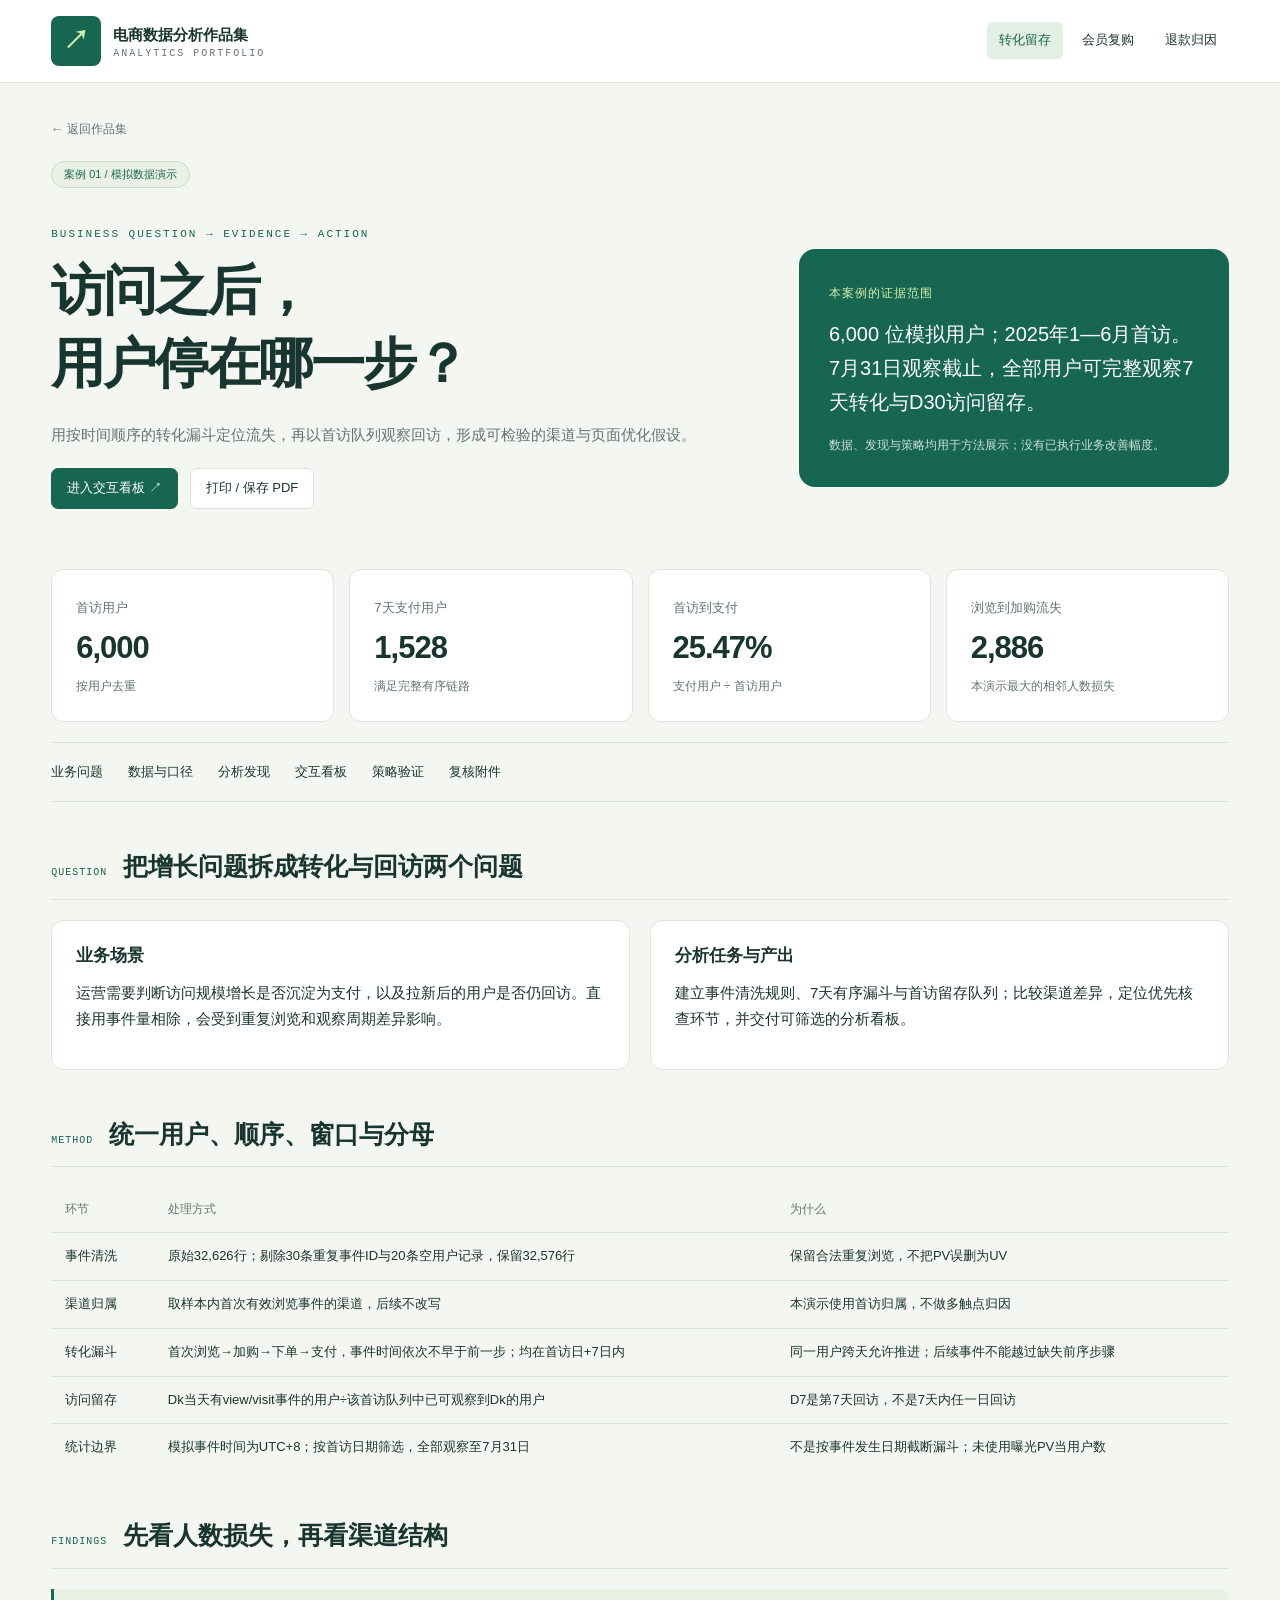
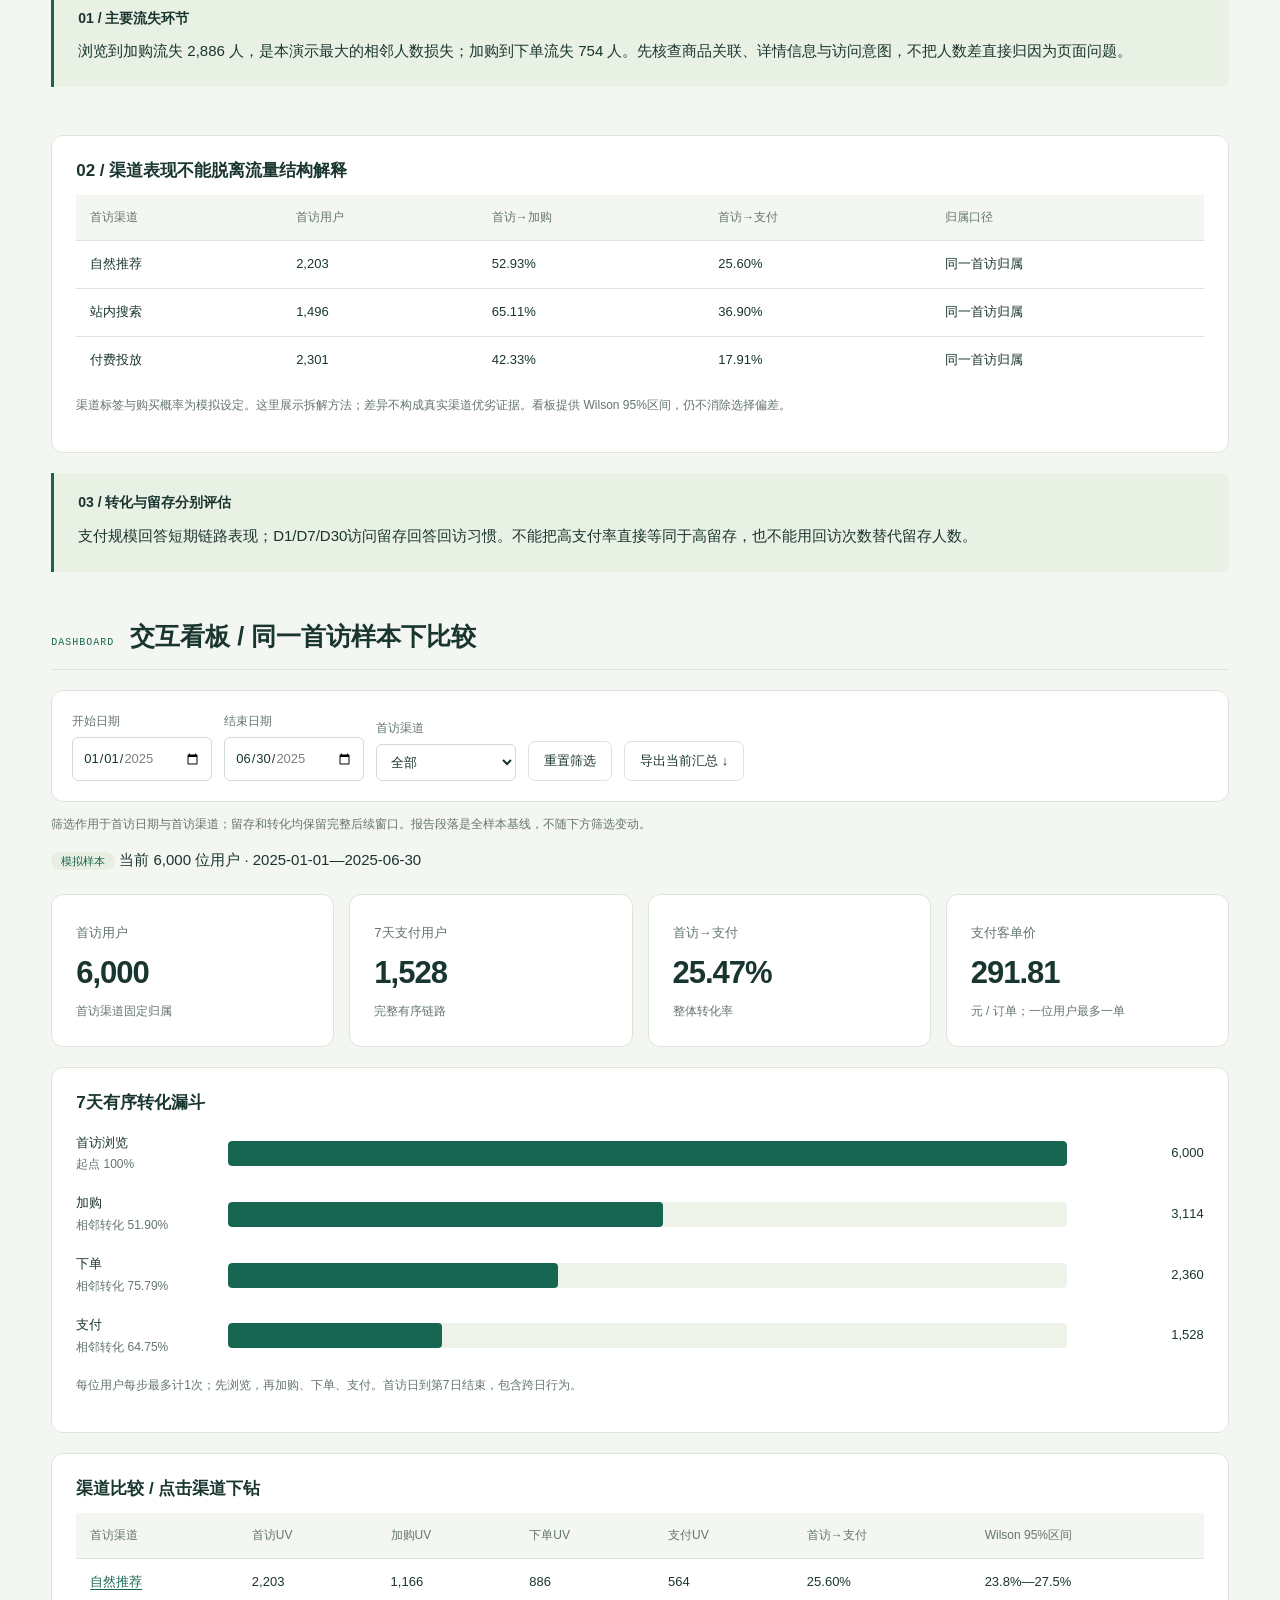
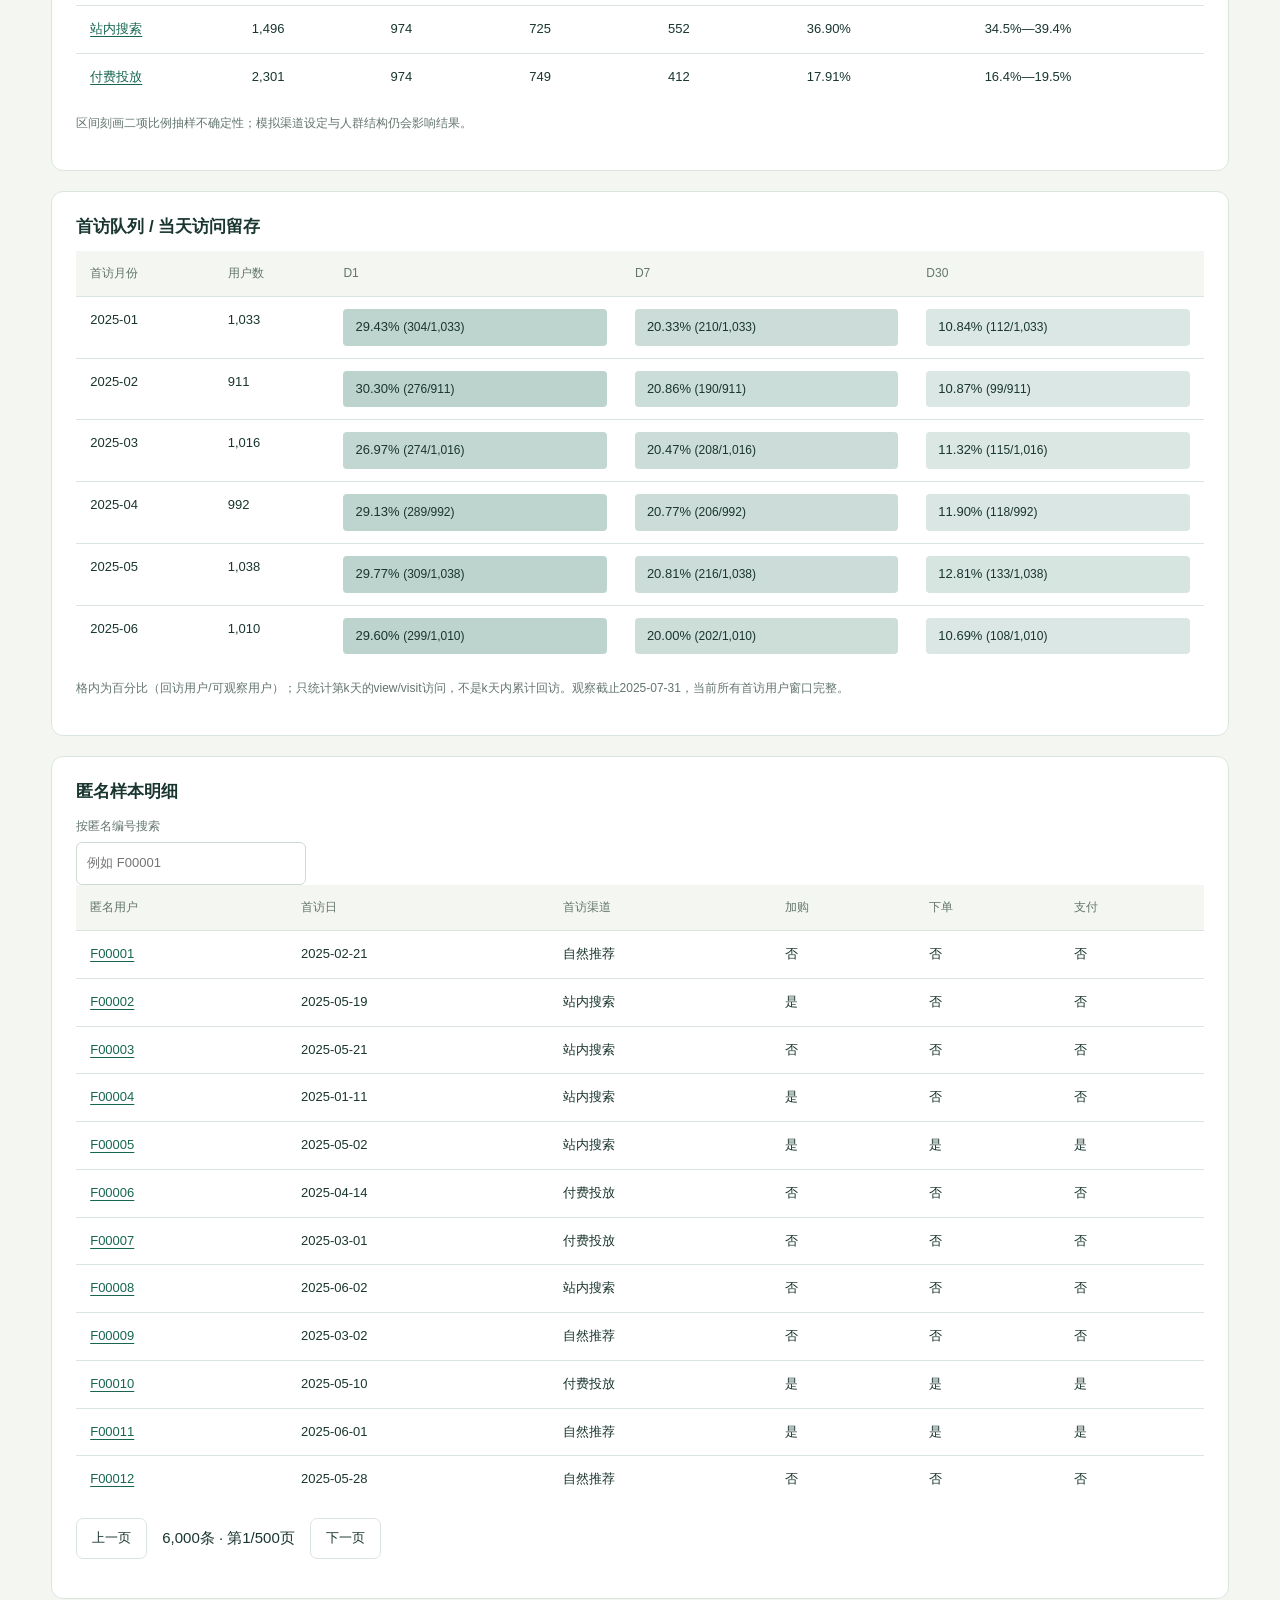
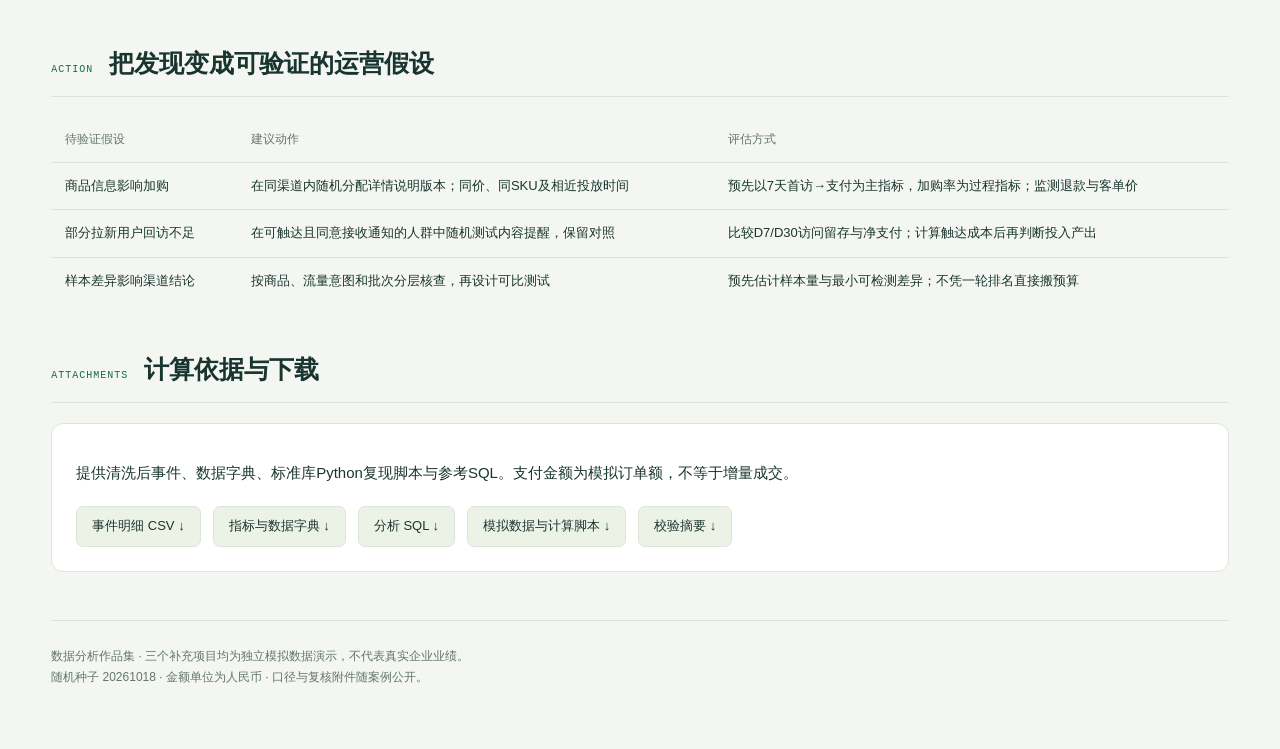
==== funnel.html @ 02dd7958 "Publish three synthetic analysis cases" ====
<!doctype html><html lang="zh-CN"><head><meta charset="utf-8"><meta name="viewport" content="width=device-width,initial-scale=1"><meta name="description" content="匿名化数据分析作品集；三个补充项目均为可复核的模拟数据演示。"><title>用户转化与留存｜模拟案例</title><link rel="stylesheet" href="style.css"></head><body><header><a class="brand" href="index.html"><b>↗</b><span>电商数据分析作品集<small>ANALYTICS PORTFOLIO</small></span></a><nav><a class="active" href="funnel.html">转化留存</a><a class="" href="members.html">会员复购</a><a class="" href="refunds.html">退款归因</a></nav></header><main><a class="back" href="index.html">← 返回作品集</a><div class="badge">案例 01 / 模拟数据演示</div><section class="hero"><div><div class="eyebrow">BUSINESS QUESTION → EVIDENCE → ACTION</div><h1>访问之后，<br>用户停在哪一步？</h1><p>用按时间顺序的转化漏斗定位流失，再以首访队列观察回访，形成可检验的渠道与页面优化假设。</p><div class="actions"><a class="btn" href="#dashboard">进入交互看板 ↗</a><button onclick="window.print()">打印 / 保存 PDF</button></div></div><aside><span>本案例的证据范围</span><p>6,000 位模拟用户；2025年1—6月首访。7月31日观察截止，全部用户可完整观察7天转化与D30访问留存。</p><small>数据、发现与策略均用于方法展示；没有已执行业务改善幅度。</small></aside></section><div class="kpis"><div class="kpi"><span>首访用户</span><strong>6,000</strong><small>按用户去重</small></div><div class="kpi"><span>7天支付用户</span><strong>1,528</strong><small>满足完整有序链路</small></div><div class="kpi"><span>首访到支付</span><strong>25.47%</strong><small>支付用户 ÷ 首访用户</small></div><div class="kpi"><span>浏览到加购流失</span><strong>2,886</strong><small>本演示最大的相邻人数损失</small></div></div><div class="toc"><a href="#question">业务问题</a><a href="#method">数据与口径</a><a href="#findings">分析发现</a><a href="#dashboard">交互看板</a><a href="#action">策略验证</a><a href="#attachments">复核附件</a></div><section id="question" class="section"><div class="section-head"><span>QUESTION</span><h2>把增长问题拆成转化与回访两个问题</h2></div><div class="two"><article class="panel"><h3>业务场景</h3><p>运营需要判断访问规模增长是否沉淀为支付，以及拉新后的用户是否仍回访。直接用事件量相除，会受到重复浏览和观察周期差异影响。</p></article><article class="panel"><h3>分析任务与产出</h3><p>建立事件清洗规则、7天有序漏斗与首访留存队列；比较渠道差异，定位优先核查环节，并交付可筛选的分析看板。</p></article></div></section><section id="method" class="section"><div class="section-head"><span>METHOD</span><h2>统一用户、顺序、窗口与分母</h2></div><div class="table-wrap"><table><thead><tr><th>环节</th><th>处理方式</th><th>为什么</th></tr></thead><tbody><tr><td>事件清洗</td><td>原始32,626行；剔除30条重复事件ID与20条空用户记录，保留32,576行</td><td>保留合法重复浏览，不把PV误删为UV</td></tr><tr><td>渠道归属</td><td>取样本内首次有效浏览事件的渠道，后续不改写</td><td>本演示使用首访归属，不做多触点归因</td></tr><tr><td>转化漏斗</td><td>首次浏览→加购→下单→支付，事件时间依次不早于前一步；均在首访日+7日内</td><td>同一用户跨天允许推进；后续事件不能越过缺失前序步骤</td></tr><tr><td>访问留存</td><td>Dk当天有view/visit事件的用户÷该首访队列中已可观察到Dk的用户</td><td>D7是第7天回访，不是7天内任一日回访</td></tr><tr><td>统计边界</td><td>模拟事件时间为UTC+8；按首访日期筛选，全部观察至7月31日</td><td>不是按事件发生日期截断漏斗；未使用曝光PV当用户数</td></tr></tbody></table></div></section><section id="findings" class="section"><div class="section-head"><span>FINDINGS</span><h2>先看人数损失，再看渠道结构</h2></div><div class="finding"><b>01 / 主要流失环节</b><p>浏览到加购流失 2,886 人，是本演示最大的相邻人数损失；加购到下单流失 754 人。先核查商品关联、详情信息与访问意图，不把人数差直接归因为页面问题。</p></div></section><div class="panel"><h3>02 / 渠道表现不能脱离流量结构解释</h3><div class="table-wrap"><table><thead><tr><th>首访渠道</th><th>首访用户</th><th>首访→加购</th><th>首访→支付</th><th>归属口径</th></tr></thead><tbody><tr><td>自然推荐</td><td>2,203</td><td>52.93%</td><td>25.60%</td><td>同一首访归属</td></tr><tr><td>站内搜索</td><td>1,496</td><td>65.11%</td><td>36.90%</td><td>同一首访归属</td></tr><tr><td>付费投放</td><td>2,301</td><td>42.33%</td><td>17.91%</td><td>同一首访归属</td></tr></tbody></table></div><p class="note">渠道标签与购买概率为模拟设定。这里展示拆解方法；差异不构成真实渠道优劣证据。看板提供 Wilson 95%区间，仍不消除选择偏差。</p></div><div class="finding"><b>03 / 转化与留存分别评估</b><p>支付规模回答短期链路表现；D1/D7/D30访问留存回答回访习惯。不能把高支付率直接等同于高留存，也不能用回访次数替代留存人数。</p></div><section id="dashboard" class="section"><div class="section-head"><span>DASHBOARD</span><h2>交互看板 / 同一首访样本下比较</h2></div><form id="filters" class="filters"><label>开始日期<input id="from" type="date" value="2025-01-01" min="2025-01-01" max="2025-06-30"></label><label>结束日期<input id="to" type="date" value="2025-06-30" min="2025-01-01" max="2025-06-30"></label><label>首访渠道<select id="channel"><option value="">全部</option><option>自然推荐</option><option>站内搜索</option><option>付费投放</option></select></label><button type="reset">重置筛选</button><button type="button" id="export">导出当前汇总 ↓</button></form><p class="note">筛选作用于首访日期与首访渠道；留存和转化均保留完整后续窗口。报告段落是全样本基线，不随下方筛选变动。</p><p id="filter-error" role="status" class="error"></p><div id="dynamic" aria-live="polite"></div></section><section id="action" class="section"><div class="section-head"><span>ACTION</span><h2>把发现变成可验证的运营假设</h2></div><div class="table-wrap"><table><thead><tr><th>待验证假设</th><th>建议动作</th><th>评估方式</th></tr></thead><tbody><tr><td>商品信息影响加购</td><td>在同渠道内随机分配详情说明版本；同价、同SKU及相近投放时间</td><td>预先以7天首访→支付为主指标，加购率为过程指标；监测退款与客单价</td></tr><tr><td>部分拉新用户回访不足</td><td>在可触达且同意接收通知的人群中随机测试内容提醒，保留对照</td><td>比较D7/D30访问留存与净支付；计算触达成本后再判断投入产出</td></tr><tr><td>样本差异影响渠道结论</td><td>按商品、流量意图和批次分层核查，再设计可比测试</td><td>预先估计样本量与最小可检测差异；不凭一轮排名直接搬预算</td></tr></tbody></table></div></section><section id="attachments" class="section"><div class="section-head"><span>ATTACHMENTS</span><h2>计算依据与下载</h2></div><div class="panel"><p>提供清洗后事件、数据字典、标准库Python复现脚本与参考SQL。支付金额为模拟订单额，不等于增量成交。</p><div class="actions"><a class="download" href="funnel-events.csv" download>事件明细 CSV ↓</a><a class="download" href="metric-definitions.md" download>指标与数据字典 ↓</a><a class="download" href="analysis.sql" download>分析 SQL ↓</a><a class="download" href="reproduce.py" download>模拟数据与计算脚本 ↓</a><a class="download" href="validation.json" download>校验摘要 ↓</a></div></div></section><footer>数据分析作品集 · 三个补充项目均为独立模拟数据演示，不代表真实企业业绩。<br>随机种子 20261018 · 金额单位为人民币 · 口径与复核附件随案例公开。</footer></main><script src="demo-data.js"></script><script src="dashboard.js"></script></body></html>
---- style.css ----
:root{--bg:#f4f6f2;--ink:#19352f;--muted:#63756d;--green:#176651;--lime:#d6efab;--line:#dce5dd;--red:#a44335}*{box-sizing:border-box}html{scroll-behavior:smooth}body{margin:0;background:var(--bg);color:var(--ink);font:15px/1.75 'Microsoft YaHei','PingFang SC',sans-serif}a{color:inherit}header{position:sticky;top:0;z-index:10;background:#ffffffef;border-bottom:1px solid var(--line);padding:16px 4vw;display:flex;justify-content:space-between;align-items:center;backdrop-filter:blur(12px)}.brand{display:flex;align-items:center;gap:12px;text-decoration:none;font-weight:700}.brand>b{background:var(--green);color:var(--lime);padding:2px 12px;border-radius:8px;font-size:26px}.brand small{display:block;font:10px monospace;letter-spacing:2px;color:var(--muted)}nav{display:flex;gap:7px}nav a{font-size:13px;text-decoration:none;padding:7px 12px;border-radius:6px}nav a.active,nav a:hover{background:#e3eee4;color:var(--green)}main{max-width:1360px;padding:36px 4vw 60px;margin:auto}h1,h2,h3{line-height:1.35}h1{font-size:clamp(32px,4.3vw,54px);letter-spacing:-2px;margin:14px 0 22px}h2{font-size:25px;margin:0 0 15px}h3{font-size:17px;margin:0 0 12px}p{margin:12px 0}small,.note{font-size:12px;color:var(--muted)}.back{display:block;font-size:12px;color:var(--muted);margin-bottom:20px;text-decoration:none}.badge{font-size:11px;display:inline-block;border:1px solid #c9dcca;border-radius:30px;padding:3px 12px;color:var(--green);background:#eaf0e3}.eyebrow{font:11px monospace;color:var(--green);letter-spacing:2px}.hero{display:grid;grid-template-columns:1.6fr 1fr;gap:60px;padding:40px 0;align-items:center}.hero p{color:var(--muted);max-width:650px}.hero aside{padding:30px;border-radius:16px;background:var(--green);color:#fff}.hero aside span{font-size:12px;letter-spacing:1px;color:var(--lime)}.hero aside p{font-size:20px;line-height:1.7;color:white}.hero aside small{color:#d0e0d8}.actions{display:flex;align-items:center;gap:12px;flex-wrap:wrap;margin-top:20px}.btn,button,.download{font:inherit;border:1px solid var(--line);border-radius:7px;padding:8px 15px;background:white;color:var(--ink);cursor:pointer;text-decoration:none;font-size:13px}.btn{background:var(--green);color:white;border-color:var(--green)}.download{background:#edf2e7}.download:hover,button:hover{border-color:var(--green)}a:focus-visible,button:focus-visible,input:focus-visible,select:focus-visible{outline:3px solid #8bc4a5;outline-offset:3px}.kpis{display:grid;grid-template-columns:repeat(4,1fr);gap:15px;margin:20px 0}.kpi,.panel{background:white;border:1px solid var(--line);border-radius:12px;padding:24px}.kpi span{font-size:13px;color:var(--muted)}.kpi strong{display:block;font-size:31px;line-height:1.8;font-weight:600;letter-spacing:-1px}.kpi small{display:block}.toc{display:flex;gap:25px;flex-wrap:wrap;padding:18px 0;border-block:1px solid var(--line);font-size:13px}.toc a{text-decoration:none}.section{margin:48px 0;scroll-margin-top:100px}.section-head{display:flex;gap:16px;align-items:baseline;border-bottom:1px solid var(--line);margin-bottom:20px}.section-head>span{font:10px monospace;letter-spacing:1px;color:var(--green)}.two{display:grid;grid-template-columns:1fr 1fr;gap:20px}.finding{border-left:3px solid var(--green);padding:16px 24px;margin:20px 0;background:#e9f0e4;border-radius:0 9px 9px 0}.finding b{font-size:14px}.finding p{margin:7px 0}.table-wrap{overflow:auto;max-width:100%}table{border-collapse:collapse;width:100%;font-size:13px}th,td{text-align:left;padding:12px 14px;border-bottom:1px solid var(--line);vertical-align:top}th{font-size:12px;color:var(--muted);background:#f4f7f1;font-weight:500}tr:last-child td{border-bottom:0}td:first-child{font-weight:500}tr:hover td{background:#f5f8f2}.filters{display:flex;align-items:end;gap:12px;flex-wrap:wrap;padding:20px;border:1px solid var(--line);border-radius:12px;background:white}label{display:block;font-size:12px;color:var(--muted)}input,select{display:block;font:inherit;font-size:13px;color:var(--ink);background:white;border:1px solid #cddbd0;padding:9px 10px;border-radius:6px;min-width:140px;margin-top:5px}input[type=search]{min-width:230px}.error{color:var(--red)}.empty{padding:45px;text-align:center;color:var(--muted)}.chart-panel{background:white;border:1px solid var(--line);padding:24px;border-radius:12px;margin:20px 0}.bar-row{display:grid;grid-template-columns:140px 1fr 125px;gap:12px;align-items:center;margin:17px 0;font-size:13px}.bar-track{height:25px;background:#edf3e8;border-radius:4px;overflow:hidden}.bar-track i{display:block;background:var(--green);height:100%;border-radius:4px;min-width:1px}.bar-value{text-align:right;font-variant-numeric:tabular-nums}.bar-row small{display:block}.bar-button{border:0;padding:0;text-align:left;background:transparent;color:var(--green);text-decoration:underline}.drill{border:0;padding:0;background:transparent;color:var(--green);font-size:13px;text-decoration:underline;text-underline-offset:3px}.tag{background:#e8efe2;color:var(--green);border-radius:15px;padding:3px 10px;font-size:11px}.heat{display:block;padding:7px 12px;border-radius:4px;white-space:nowrap;font-variant-numeric:tabular-nums}.pill-tabs{display:flex;gap:6px;margin:15px 0;flex-wrap:wrap}.pill-tabs button.active{color:white;background:var(--green);border-color:var(--green)}details{margin:20px 0}summary{cursor:pointer;color:var(--green);font-size:14px}.pager{display:flex;gap:15px;align-items:center;margin:15px 0}.project-grid{display:grid;grid-template-columns:1fr 1fr;gap:24px;scroll-margin-top:100px}.project{display:block;text-decoration:none;background:white;border:1px solid var(--line);border-radius:15px;padding:28px;transition:transform .15s,box-shadow .15s}.project:hover{transform:translateY(-3px);box-shadow:0 10px 25px #21442c12}.project-top,.project-foot{display:flex;justify-content:space-between;gap:12px;align-items:center}.project-top{font:11px monospace;color:var(--green);letter-spacing:1px}.project h2{margin:22px 0 12px;font-size:24px}.project p{color:var(--muted);min-height:50px}.project-foot b{font-size:13px;white-space:nowrap}.mini-viz{display:flex;gap:12px;height:100px;align-items:end;padding:15px 0 0;margin:15px 0 22px;border-bottom:1px solid var(--line)}.mini-viz i{width:36px;background:#b7d5ad;border-radius:4px 4px 0 0}.mini-viz i:nth-child(2){background:var(--green)}.mini-viz i:nth-child(4){background:var(--lime)}.mini-viz strong{margin-left:auto;align-self:center;font-size:24px;color:var(--green)}footer{padding-top:25px;border-top:1px solid var(--line);font-size:12px;color:var(--muted)}#detail{scroll-margin-top:100px}#detail:empty{display:none}.negative{color:var(--red)}@media(max-width:900px){.hero{grid-template-columns:1fr;gap:20px}.hero aside p{font-size:17px}.kpis{grid-template-columns:1fr 1fr}.two{grid-template-columns:1fr}header{align-items:start;gap:10px}.brand small{display:none}.brand{font-size:13px}nav a{padding:5px;font-size:12px}.project-grid{gap:14px}.project{padding:20px}.project h2{font-size:21px}.project-foot{align-items:start;flex-direction:column}}@media(max-width:600px){main{padding:25px 16px}.hero{padding:25px 0}.hero aside{padding:22px}.project-grid{grid-template-columns:1fr}.kpi,.panel,.chart-panel{padding:17px}.kpi strong{font-size:24px}.kpis{gap:9px}.section-head{display:block}.section-head h2{font-size:22px;margin-top:8px}.bar-row{grid-template-columns:100px 1fr 90px;gap:8px;font-size:12px}.toc{gap:15px}.brand>b{font-size:18px;padding:3px 8px}nav{gap:2px}.filters input,.filters select{min-width:120px}.filters{padding:15px}.hub-hero h1{font-size:39px}.section{margin:36px 0}th,td{padding:10px;white-space:nowrap}}@media print{header,.toc,.actions,.filters,button,.back{display:none!important}body{background:white;font-size:11px}main{padding:0;max-width:none}.hero{gap:20px;grid-template-columns:1.3fr 1fr;padding:10px 0}h1{font-size:30px}.hero aside p{font-size:14px}.hero aside{background:#edf2e7;color:#19352f}.hero aside p,.hero aside small{color:#19352f}.section{margin:22px 0}.panel,.chart-panel,.finding{break-inside:avoid}.kpi{padding:12px}.kpi strong{font-size:23px}table{font-size:10px}th,td{padding:7px}a{text-decoration:none}.two{grid-template-columns:1fr}.kpis{grid-template-columns:repeat(4,1fr)}}
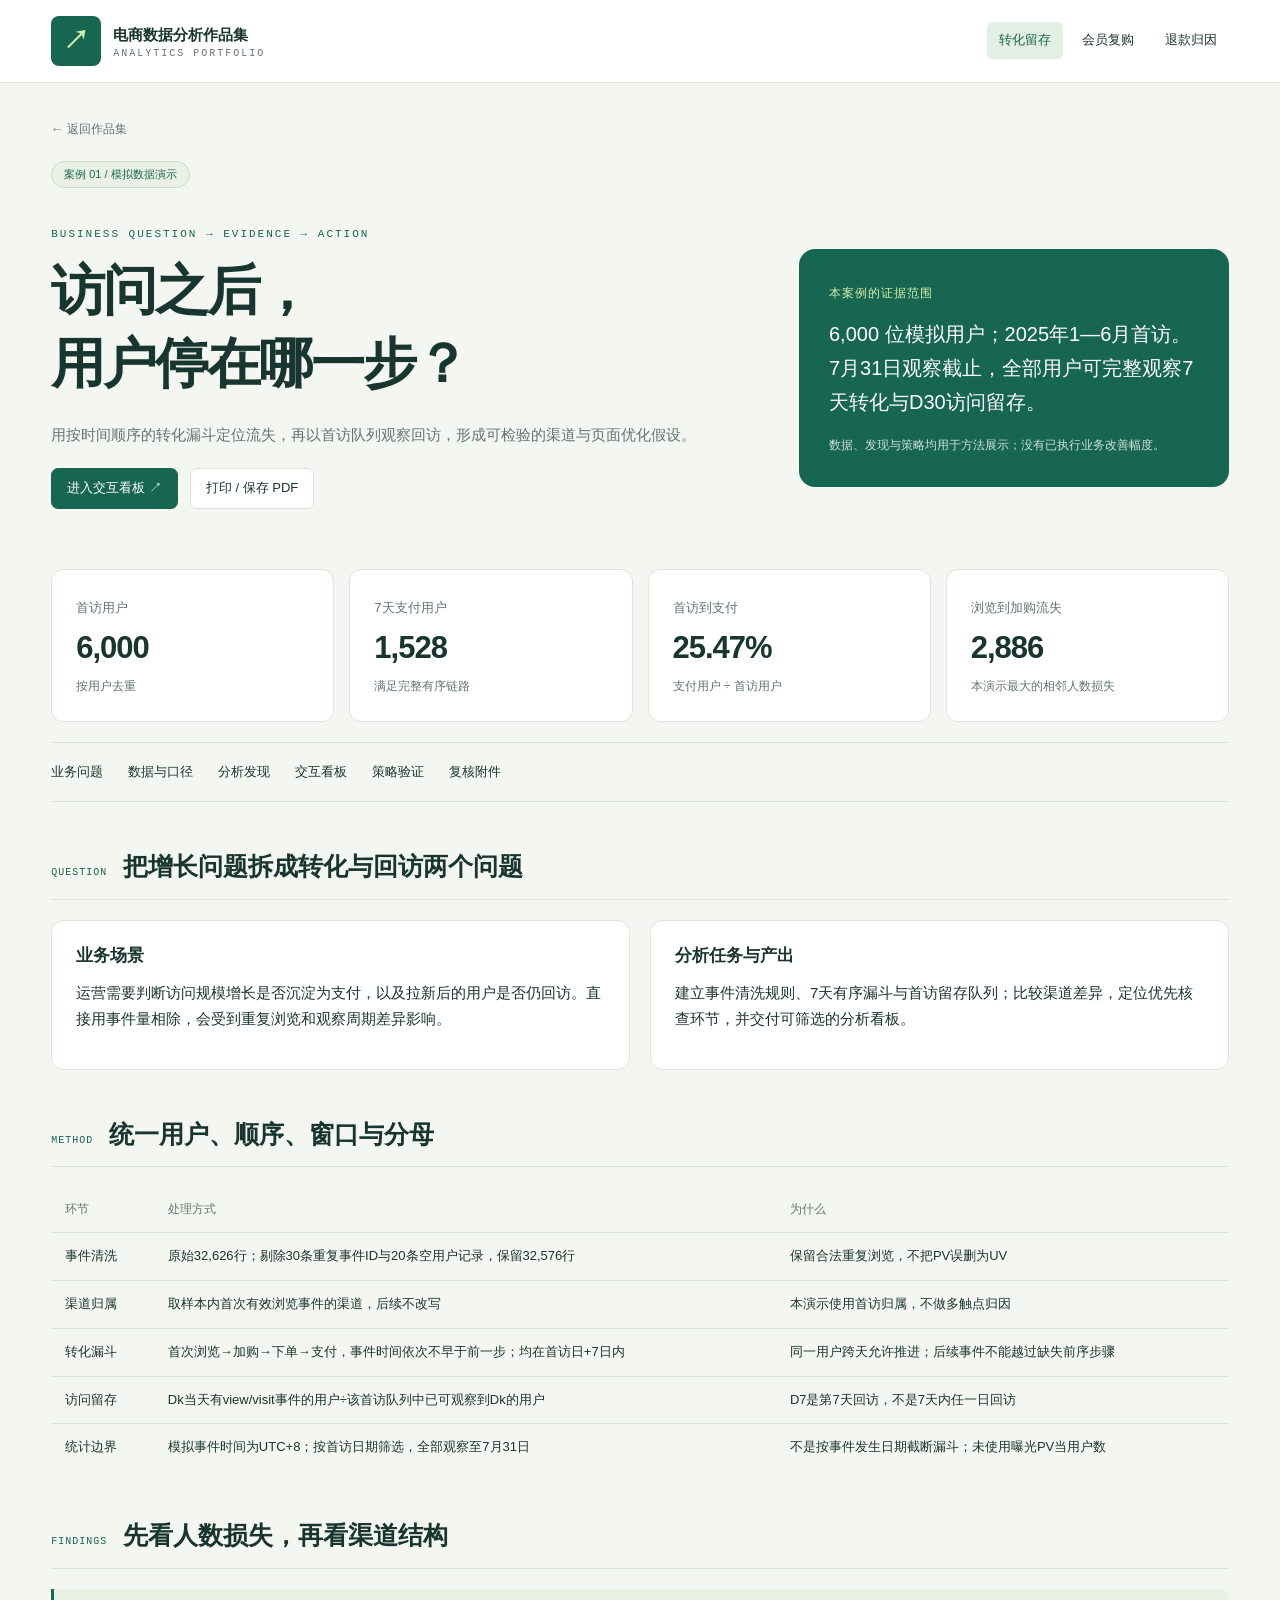
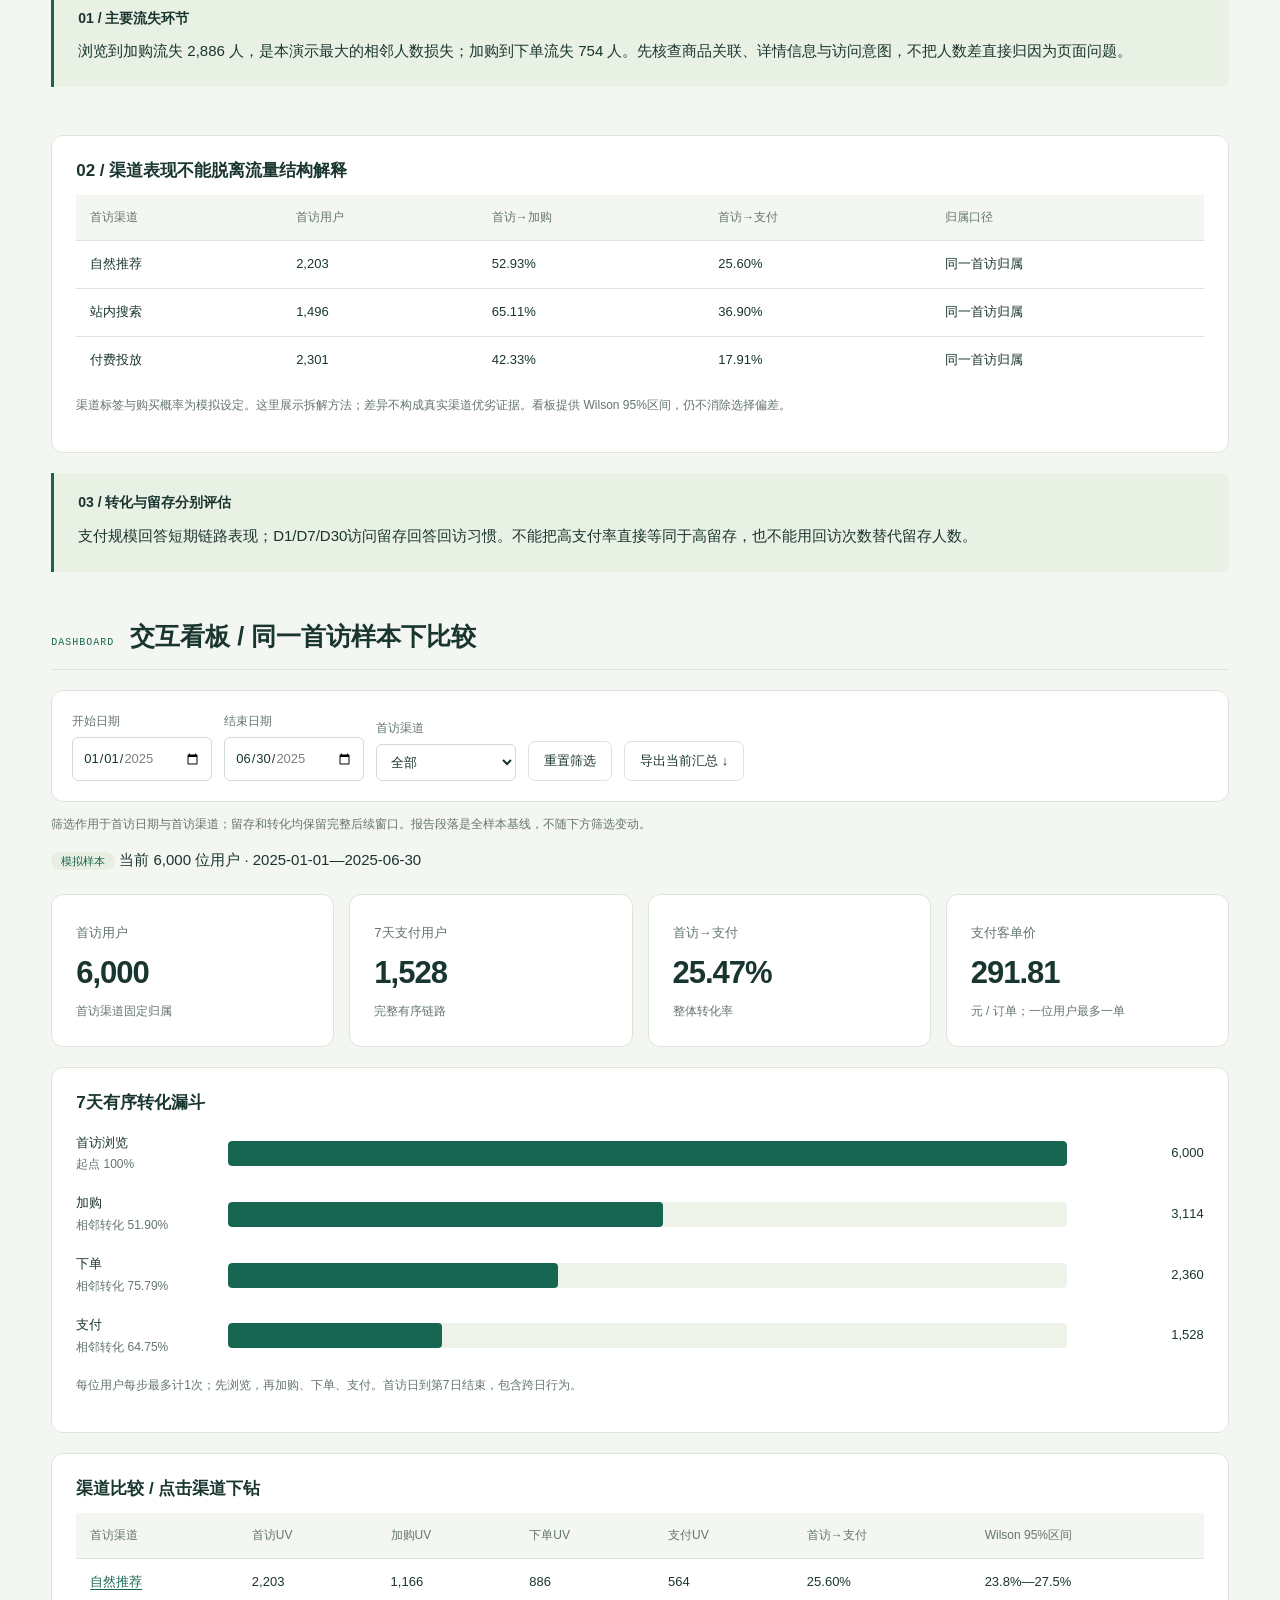
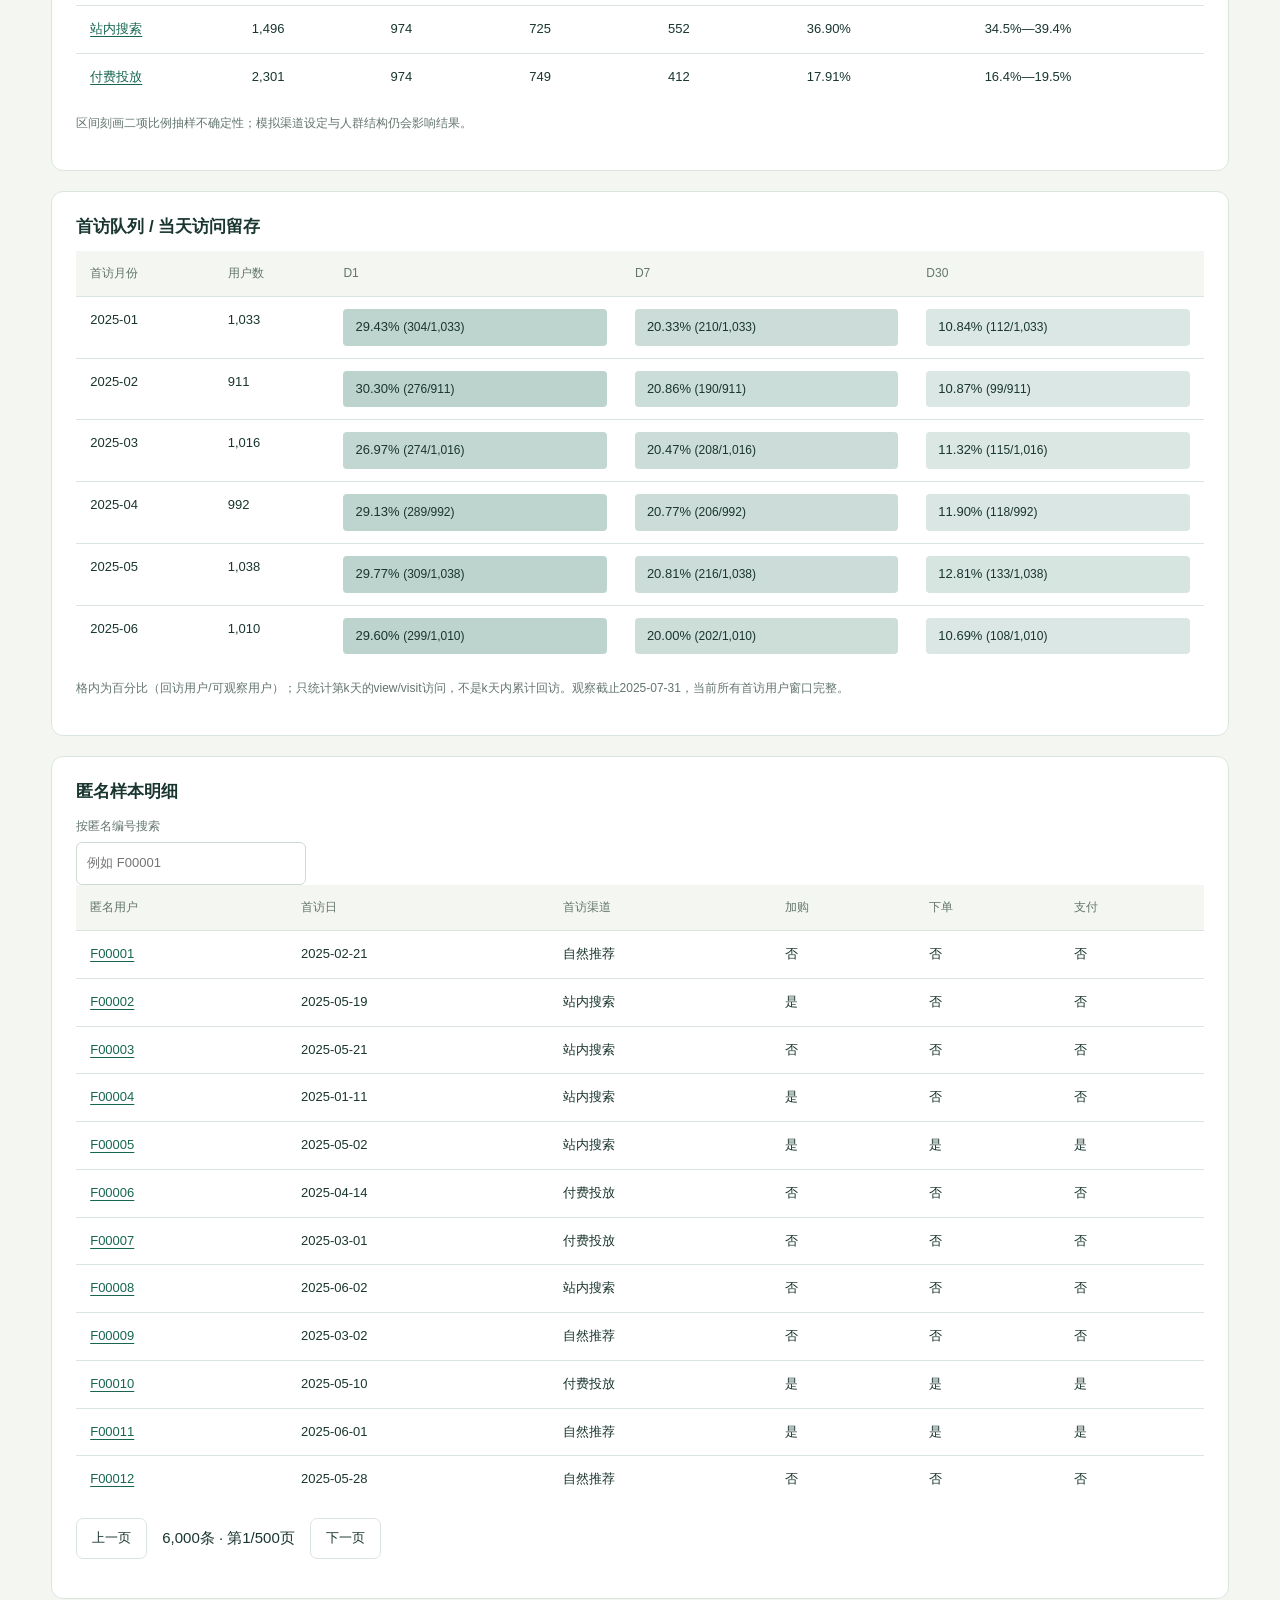
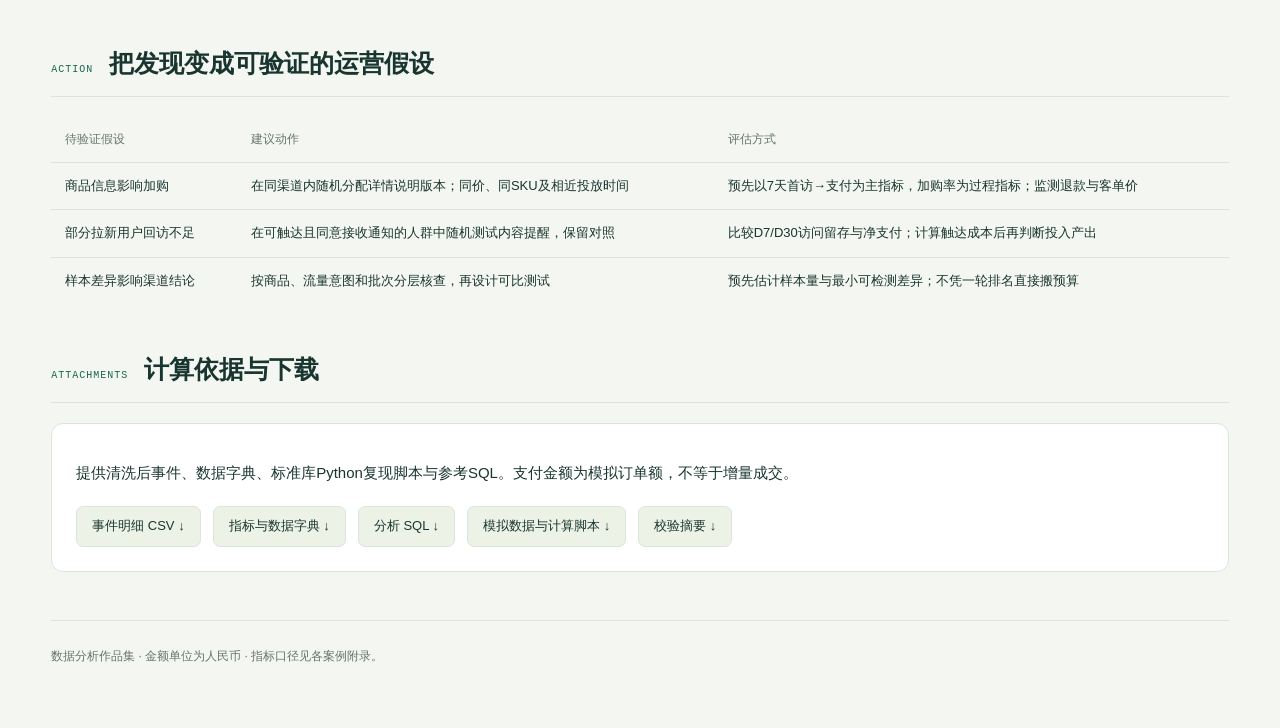
==== commit e12dbb3b: "Simplify portfolio presentation" ====
--- a/funnel.html
+++ b/funnel.html
@@ -1 +1 @@
-<!doctype html><html lang="zh-CN"><head><meta charset="utf-8"><meta name="viewport" content="width=device-width,initial-scale=1"><meta name="description" content="匿名化数据分析作品集；三个补充项目均为可复核的模拟数据演示。"><title>用户转化与留存｜模拟案例</title><link rel="stylesheet" href="style.css"></head><body><header><a class="brand" href="index.html"><b>↗</b><span>电商数据分析作品集<small>ANALYTICS PORTFOLIO</small></span></a><nav><a class="active" href="funnel.html">转化留存</a><a class="" href="members.html">会员复购</a><a class="" href="refunds.html">退款归因</a></nav></header><main><a class="back" href="index.html">← 返回作品集</a><div class="badge">案例 01 / 模拟数据演示</div><section class="hero"><div><div class="eyebrow">BUSINESS QUESTION → EVIDENCE → ACTION</div><h1>访问之后，<br>用户停在哪一步？</h1><p>用按时间顺序的转化漏斗定位流失，再以首访队列观察回访，形成可检验的渠道与页面优化假设。</p><div class="actions"><a class="btn" href="#dashboard">进入交互看板 ↗</a><button onclick="window.print()">打印 / 保存 PDF</button></div></div><aside><span>本案例的证据范围</span><p>6,000 位模拟用户；2025年1—6月首访。7月31日观察截止，全部用户可完整观察7天转化与D30访问留存。</p><small>数据、发现与策略均用于方法展示；没有已执行业务改善幅度。</small></aside></section><div class="kpis"><div class="kpi"><span>首访用户</span><strong>6,000</strong><small>按用户去重</small></div><div class="kpi"><span>7天支付用户</span><strong>1,528</strong><small>满足完整有序链路</small></div><div class="kpi"><span>首访到支付</span><strong>25.47%</strong><small>支付用户 ÷ 首访用户</small></div><div class="kpi"><span>浏览到加购流失</span><strong>2,886</strong><small>本演示最大的相邻人数损失</small></div></div><div class="toc"><a href="#question">业务问题</a><a href="#method">数据与口径</a><a href="#findings">分析发现</a><a href="#dashboard">交互看板</a><a href="#action">策略验证</a><a href="#attachments">复核附件</a></div><section id="question" class="section"><div class="section-head"><span>QUESTION</span><h2>把增长问题拆成转化与回访两个问题</h2></div><div class="two"><article class="panel"><h3>业务场景</h3><p>运营需要判断访问规模增长是否沉淀为支付，以及拉新后的用户是否仍回访。直接用事件量相除，会受到重复浏览和观察周期差异影响。</p></article><article class="panel"><h3>分析任务与产出</h3><p>建立事件清洗规则、7天有序漏斗与首访留存队列；比较渠道差异，定位优先核查环节，并交付可筛选的分析看板。</p></article></div></section><section id="method" class="section"><div class="section-head"><span>METHOD</span><h2>统一用户、顺序、窗口与分母</h2></div><div class="table-wrap"><table><thead><tr><th>环节</th><th>处理方式</th><th>为什么</th></tr></thead><tbody><tr><td>事件清洗</td><td>原始32,626行；剔除30条重复事件ID与20条空用户记录，保留32,576行</td><td>保留合法重复浏览，不把PV误删为UV</td></tr><tr><td>渠道归属</td><td>取样本内首次有效浏览事件的渠道，后续不改写</td><td>本演示使用首访归属，不做多触点归因</td></tr><tr><td>转化漏斗</td><td>首次浏览→加购→下单→支付，事件时间依次不早于前一步；均在首访日+7日内</td><td>同一用户跨天允许推进；后续事件不能越过缺失前序步骤</td></tr><tr><td>访问留存</td><td>Dk当天有view/visit事件的用户÷该首访队列中已可观察到Dk的用户</td><td>D7是第7天回访，不是7天内任一日回访</td></tr><tr><td>统计边界</td><td>模拟事件时间为UTC+8；按首访日期筛选，全部观察至7月31日</td><td>不是按事件发生日期截断漏斗；未使用曝光PV当用户数</td></tr></tbody></table></div></section><section id="findings" class="section"><div class="section-head"><span>FINDINGS</span><h2>先看人数损失，再看渠道结构</h2></div><div class="finding"><b>01 / 主要流失环节</b><p>浏览到加购流失 2,886 人，是本演示最大的相邻人数损失；加购到下单流失 754 人。先核查商品关联、详情信息与访问意图，不把人数差直接归因为页面问题。</p></div></section><div class="panel"><h3>02 / 渠道表现不能脱离流量结构解释</h3><div class="table-wrap"><table><thead><tr><th>首访渠道</th><th>首访用户</th><th>首访→加购</th><th>首访→支付</th><th>归属口径</th></tr></thead><tbody><tr><td>自然推荐</td><td>2,203</td><td>52.93%</td><td>25.60%</td><td>同一首访归属</td></tr><tr><td>站内搜索</td><td>1,496</td><td>65.11%</td><td>36.90%</td><td>同一首访归属</td></tr><tr><td>付费投放</td><td>2,301</td><td>42.33%</td><td>17.91%</td><td>同一首访归属</td></tr></tbody></table></div><p class="note">渠道标签与购买概率为模拟设定。这里展示拆解方法；差异不构成真实渠道优劣证据。看板提供 Wilson 95%区间，仍不消除选择偏差。</p></div><div class="finding"><b>03 / 转化与留存分别评估</b><p>支付规模回答短期链路表现；D1/D7/D30访问留存回答回访习惯。不能把高支付率直接等同于高留存，也不能用回访次数替代留存人数。</p></div><section id="dashboard" class="section"><div class="section-head"><span>DASHBOARD</span><h2>交互看板 / 同一首访样本下比较</h2></div><form id="filters" class="filters"><label>开始日期<input id="from" type="date" value="2025-01-01" min="2025-01-01" max="2025-06-30"></label><label>结束日期<input id="to" type="date" value="2025-06-30" min="2025-01-01" max="2025-06-30"></label><label>首访渠道<select id="channel"><option value="">全部</option><option>自然推荐</option><option>站内搜索</option><option>付费投放</option></select></label><button type="reset">重置筛选</button><button type="button" id="export">导出当前汇总 ↓</button></form><p class="note">筛选作用于首访日期与首访渠道；留存和转化均保留完整后续窗口。报告段落是全样本基线，不随下方筛选变动。</p><p id="filter-error" role="status" class="error"></p><div id="dynamic" aria-live="polite"></div></section><section id="action" class="section"><div class="section-head"><span>ACTION</span><h2>把发现变成可验证的运营假设</h2></div><div class="table-wrap"><table><thead><tr><th>待验证假设</th><th>建议动作</th><th>评估方式</th></tr></thead><tbody><tr><td>商品信息影响加购</td><td>在同渠道内随机分配详情说明版本；同价、同SKU及相近投放时间</td><td>预先以7天首访→支付为主指标，加购率为过程指标；监测退款与客单价</td></tr><tr><td>部分拉新用户回访不足</td><td>在可触达且同意接收通知的人群中随机测试内容提醒，保留对照</td><td>比较D7/D30访问留存与净支付；计算触达成本后再判断投入产出</td></tr><tr><td>样本差异影响渠道结论</td><td>按商品、流量意图和批次分层核查，再设计可比测试</td><td>预先估计样本量与最小可检测差异；不凭一轮排名直接搬预算</td></tr></tbody></table></div></section><section id="attachments" class="section"><div class="section-head"><span>ATTACHMENTS</span><h2>计算依据与下载</h2></div><div class="panel"><p>提供清洗后事件、数据字典、标准库Python复现脚本与参考SQL。支付金额为模拟订单额，不等于增量成交。</p><div class="actions"><a class="download" href="funnel-events.csv" download>事件明细 CSV ↓</a><a class="download" href="metric-definitions.md" download>指标与数据字典 ↓</a><a class="download" href="analysis.sql" download>分析 SQL ↓</a><a class="download" href="reproduce.py" download>模拟数据与计算脚本 ↓</a><a class="download" href="validation.json" download>校验摘要 ↓</a></div></div></section><footer>数据分析作品集 · 三个补充项目均为独立模拟数据演示，不代表真实企业业绩。<br>随机种子 20261018 · 金额单位为人民币 · 口径与复核附件随案例公开。</footer></main><script src="demo-data.js"></script><script src="dashboard.js"></script></body></html>+<!doctype html><html lang="zh-CN"><head><meta charset="utf-8"><meta name="viewport" content="width=device-width,initial-scale=1"><meta name="description" content="电商数据分析作品集：转化留存、会员复购、退款归因与达人投放。"><title>用户转化与留存｜模拟案例</title><link rel="stylesheet" href="style.css"></head><body><header><a class="brand" href="index.html"><b>↗</b><span>电商数据分析作品集<small>ANALYTICS PORTFOLIO</small></span></a><nav><a class="active" href="funnel.html">转化留存</a><a class="" href="members.html">会员复购</a><a class="" href="refunds.html">退款归因</a></nav></header><main><a class="back" href="index.html">← 返回作品集</a><div class="badge">案例 01 / 模拟数据演示</div><section class="hero"><div><div class="eyebrow">BUSINESS QUESTION → EVIDENCE → ACTION</div><h1>访问之后，<br>用户停在哪一步？</h1><p>用按时间顺序的转化漏斗定位流失，再以首访队列观察回访，形成可检验的渠道与页面优化假设。</p><div class="actions"><a class="btn" href="#dashboard">进入交互看板 ↗</a><button onclick="window.print()">打印 / 保存 PDF</button></div></div><aside><span>本案例的证据范围</span><p>6,000 位模拟用户；2025年1—6月首访。7月31日观察截止，全部用户可完整观察7天转化与D30访问留存。</p><small>数据、发现与策略均用于方法展示；没有已执行业务改善幅度。</small></aside></section><div class="kpis"><div class="kpi"><span>首访用户</span><strong>6,000</strong><small>按用户去重</small></div><div class="kpi"><span>7天支付用户</span><strong>1,528</strong><small>满足完整有序链路</small></div><div class="kpi"><span>首访到支付</span><strong>25.47%</strong><small>支付用户 ÷ 首访用户</small></div><div class="kpi"><span>浏览到加购流失</span><strong>2,886</strong><small>本演示最大的相邻人数损失</small></div></div><div class="toc"><a href="#question">业务问题</a><a href="#method">数据与口径</a><a href="#findings">分析发现</a><a href="#dashboard">交互看板</a><a href="#action">策略验证</a><a href="#attachments">复核附件</a></div><section id="question" class="section"><div class="section-head"><span>QUESTION</span><h2>把增长问题拆成转化与回访两个问题</h2></div><div class="two"><article class="panel"><h3>业务场景</h3><p>运营需要判断访问规模增长是否沉淀为支付，以及拉新后的用户是否仍回访。直接用事件量相除，会受到重复浏览和观察周期差异影响。</p></article><article class="panel"><h3>分析任务与产出</h3><p>建立事件清洗规则、7天有序漏斗与首访留存队列；比较渠道差异，定位优先核查环节，并交付可筛选的分析看板。</p></article></div></section><section id="method" class="section"><div class="section-head"><span>METHOD</span><h2>统一用户、顺序、窗口与分母</h2></div><div class="table-wrap"><table><thead><tr><th>环节</th><th>处理方式</th><th>为什么</th></tr></thead><tbody><tr><td>事件清洗</td><td>原始32,626行；剔除30条重复事件ID与20条空用户记录，保留32,576行</td><td>保留合法重复浏览，不把PV误删为UV</td></tr><tr><td>渠道归属</td><td>取样本内首次有效浏览事件的渠道，后续不改写</td><td>本演示使用首访归属，不做多触点归因</td></tr><tr><td>转化漏斗</td><td>首次浏览→加购→下单→支付，事件时间依次不早于前一步；均在首访日+7日内</td><td>同一用户跨天允许推进；后续事件不能越过缺失前序步骤</td></tr><tr><td>访问留存</td><td>Dk当天有view/visit事件的用户÷该首访队列中已可观察到Dk的用户</td><td>D7是第7天回访，不是7天内任一日回访</td></tr><tr><td>统计边界</td><td>模拟事件时间为UTC+8；按首访日期筛选，全部观察至7月31日</td><td>不是按事件发生日期截断漏斗；未使用曝光PV当用户数</td></tr></tbody></table></div></section><section id="findings" class="section"><div class="section-head"><span>FINDINGS</span><h2>先看人数损失，再看渠道结构</h2></div><div class="finding"><b>01 / 主要流失环节</b><p>浏览到加购流失 2,886 人，是本演示最大的相邻人数损失；加购到下单流失 754 人。先核查商品关联、详情信息与访问意图，不把人数差直接归因为页面问题。</p></div></section><div class="panel"><h3>02 / 渠道表现不能脱离流量结构解释</h3><div class="table-wrap"><table><thead><tr><th>首访渠道</th><th>首访用户</th><th>首访→加购</th><th>首访→支付</th><th>归属口径</th></tr></thead><tbody><tr><td>自然推荐</td><td>2,203</td><td>52.93%</td><td>25.60%</td><td>同一首访归属</td></tr><tr><td>站内搜索</td><td>1,496</td><td>65.11%</td><td>36.90%</td><td>同一首访归属</td></tr><tr><td>付费投放</td><td>2,301</td><td>42.33%</td><td>17.91%</td><td>同一首访归属</td></tr></tbody></table></div><p class="note">渠道标签与购买概率为模拟设定。这里展示拆解方法；差异不构成真实渠道优劣证据。看板提供 Wilson 95%区间，仍不消除选择偏差。</p></div><div class="finding"><b>03 / 转化与留存分别评估</b><p>支付规模回答短期链路表现；D1/D7/D30访问留存回答回访习惯。不能把高支付率直接等同于高留存，也不能用回访次数替代留存人数。</p></div><section id="dashboard" class="section"><div class="section-head"><span>DASHBOARD</span><h2>交互看板 / 同一首访样本下比较</h2></div><form id="filters" class="filters"><label>开始日期<input id="from" type="date" value="2025-01-01" min="2025-01-01" max="2025-06-30"></label><label>结束日期<input id="to" type="date" value="2025-06-30" min="2025-01-01" max="2025-06-30"></label><label>首访渠道<select id="channel"><option value="">全部</option><option>自然推荐</option><option>站内搜索</option><option>付费投放</option></select></label><button type="reset">重置筛选</button><button type="button" id="export">导出当前汇总 ↓</button></form><p class="note">筛选作用于首访日期与首访渠道；留存和转化均保留完整后续窗口。报告段落是全样本基线，不随下方筛选变动。</p><p id="filter-error" role="status" class="error"></p><div id="dynamic" aria-live="polite"></div></section><section id="action" class="section"><div class="section-head"><span>ACTION</span><h2>把发现变成可验证的运营假设</h2></div><div class="table-wrap"><table><thead><tr><th>待验证假设</th><th>建议动作</th><th>评估方式</th></tr></thead><tbody><tr><td>商品信息影响加购</td><td>在同渠道内随机分配详情说明版本；同价、同SKU及相近投放时间</td><td>预先以7天首访→支付为主指标，加购率为过程指标；监测退款与客单价</td></tr><tr><td>部分拉新用户回访不足</td><td>在可触达且同意接收通知的人群中随机测试内容提醒，保留对照</td><td>比较D7/D30访问留存与净支付；计算触达成本后再判断投入产出</td></tr><tr><td>样本差异影响渠道结论</td><td>按商品、流量意图和批次分层核查，再设计可比测试</td><td>预先估计样本量与最小可检测差异；不凭一轮排名直接搬预算</td></tr></tbody></table></div></section><section id="attachments" class="section"><div class="section-head"><span>ATTACHMENTS</span><h2>计算依据与下载</h2></div><div class="panel"><p>提供清洗后事件、数据字典、标准库Python复现脚本与参考SQL。支付金额为模拟订单额，不等于增量成交。</p><div class="actions"><a class="download" href="funnel-events.csv" download>事件明细 CSV ↓</a><a class="download" href="metric-definitions.md" download>指标与数据字典 ↓</a><a class="download" href="analysis.sql" download>分析 SQL ↓</a><a class="download" href="reproduce.py" download>模拟数据与计算脚本 ↓</a><a class="download" href="validation.json" download>校验摘要 ↓</a></div></div></section><footer>数据分析作品集 · 金额单位为人民币 · 指标口径见各案例附录。</footer></main><script src="demo-data.js"></script><script src="dashboard.js"></script></body></html>
--- a/style.css
+++ b/style.css
@@ -1 +1,3 @@
 :root{--bg:#f4f6f2;--ink:#19352f;--muted:#63756d;--green:#176651;--lime:#d6efab;--line:#dce5dd;--red:#a44335}*{box-sizing:border-box}html{scroll-behavior:smooth}body{margin:0;background:var(--bg);color:var(--ink);font:15px/1.75 'Microsoft YaHei','PingFang SC',sans-serif}a{color:inherit}header{position:sticky;top:0;z-index:10;background:#ffffffef;border-bottom:1px solid var(--line);padding:16px 4vw;display:flex;justify-content:space-between;align-items:center;backdrop-filter:blur(12px)}.brand{display:flex;align-items:center;gap:12px;text-decoration:none;font-weight:700}.brand>b{background:var(--green);color:var(--lime);padding:2px 12px;border-radius:8px;font-size:26px}.brand small{display:block;font:10px monospace;letter-spacing:2px;color:var(--muted)}nav{display:flex;gap:7px}nav a{font-size:13px;text-decoration:none;padding:7px 12px;border-radius:6px}nav a.active,nav a:hover{background:#e3eee4;color:var(--green)}main{max-width:1360px;padding:36px 4vw 60px;margin:auto}h1,h2,h3{line-height:1.35}h1{font-size:clamp(32px,4.3vw,54px);letter-spacing:-2px;margin:14px 0 22px}h2{font-size:25px;margin:0 0 15px}h3{font-size:17px;margin:0 0 12px}p{margin:12px 0}small,.note{font-size:12px;color:var(--muted)}.back{display:block;font-size:12px;color:var(--muted);margin-bottom:20px;text-decoration:none}.badge{font-size:11px;display:inline-block;border:1px solid #c9dcca;border-radius:30px;padding:3px 12px;color:var(--green);background:#eaf0e3}.eyebrow{font:11px monospace;color:var(--green);letter-spacing:2px}.hero{display:grid;grid-template-columns:1.6fr 1fr;gap:60px;padding:40px 0;align-items:center}.hero p{color:var(--muted);max-width:650px}.hero aside{padding:30px;border-radius:16px;background:var(--green);color:#fff}.hero aside span{font-size:12px;letter-spacing:1px;color:var(--lime)}.hero aside p{font-size:20px;line-height:1.7;color:white}.hero aside small{color:#d0e0d8}.actions{display:flex;align-items:center;gap:12px;flex-wrap:wrap;margin-top:20px}.btn,button,.download{font:inherit;border:1px solid var(--line);border-radius:7px;padding:8px 15px;background:white;color:var(--ink);cursor:pointer;text-decoration:none;font-size:13px}.btn{background:var(--green);color:white;border-color:var(--green)}.download{background:#edf2e7}.download:hover,button:hover{border-color:var(--green)}a:focus-visible,button:focus-visible,input:focus-visible,select:focus-visible{outline:3px solid #8bc4a5;outline-offset:3px}.kpis{display:grid;grid-template-columns:repeat(4,1fr);gap:15px;margin:20px 0}.kpi,.panel{background:white;border:1px solid var(--line);border-radius:12px;padding:24px}.kpi span{font-size:13px;color:var(--muted)}.kpi strong{display:block;font-size:31px;line-height:1.8;font-weight:600;letter-spacing:-1px}.kpi small{display:block}.toc{display:flex;gap:25px;flex-wrap:wrap;padding:18px 0;border-block:1px solid var(--line);font-size:13px}.toc a{text-decoration:none}.section{margin:48px 0;scroll-margin-top:100px}.section-head{display:flex;gap:16px;align-items:baseline;border-bottom:1px solid var(--line);margin-bottom:20px}.section-head>span{font:10px monospace;letter-spacing:1px;color:var(--green)}.two{display:grid;grid-template-columns:1fr 1fr;gap:20px}.finding{border-left:3px solid var(--green);padding:16px 24px;margin:20px 0;background:#e9f0e4;border-radius:0 9px 9px 0}.finding b{font-size:14px}.finding p{margin:7px 0}.table-wrap{overflow:auto;max-width:100%}table{border-collapse:collapse;width:100%;font-size:13px}th,td{text-align:left;padding:12px 14px;border-bottom:1px solid var(--line);vertical-align:top}th{font-size:12px;color:var(--muted);background:#f4f7f1;font-weight:500}tr:last-child td{border-bottom:0}td:first-child{font-weight:500}tr:hover td{background:#f5f8f2}.filters{display:flex;align-items:end;gap:12px;flex-wrap:wrap;padding:20px;border:1px solid var(--line);border-radius:12px;background:white}label{display:block;font-size:12px;color:var(--muted)}input,select{display:block;font:inherit;font-size:13px;color:var(--ink);background:white;border:1px solid #cddbd0;padding:9px 10px;border-radius:6px;min-width:140px;margin-top:5px}input[type=search]{min-width:230px}.error{color:var(--red)}.empty{padding:45px;text-align:center;color:var(--muted)}.chart-panel{background:white;border:1px solid var(--line);padding:24px;border-radius:12px;margin:20px 0}.bar-row{display:grid;grid-template-columns:140px 1fr 125px;gap:12px;align-items:center;margin:17px 0;font-size:13px}.bar-track{height:25px;background:#edf3e8;border-radius:4px;overflow:hidden}.bar-track i{display:block;background:var(--green);height:100%;border-radius:4px;min-width:1px}.bar-value{text-align:right;font-variant-numeric:tabular-nums}.bar-row small{display:block}.bar-button{border:0;padding:0;text-align:left;background:transparent;color:var(--green);text-decoration:underline}.drill{border:0;padding:0;background:transparent;color:var(--green);font-size:13px;text-decoration:underline;text-underline-offset:3px}.tag{background:#e8efe2;color:var(--green);border-radius:15px;padding:3px 10px;font-size:11px}.heat{display:block;padding:7px 12px;border-radius:4px;white-space:nowrap;font-variant-numeric:tabular-nums}.pill-tabs{display:flex;gap:6px;margin:15px 0;flex-wrap:wrap}.pill-tabs button.active{color:white;background:var(--green);border-color:var(--green)}details{margin:20px 0}summary{cursor:pointer;color:var(--green);font-size:14px}.pager{display:flex;gap:15px;align-items:center;margin:15px 0}.project-grid{display:grid;grid-template-columns:1fr 1fr;gap:24px;scroll-margin-top:100px}.project{display:block;text-decoration:none;background:white;border:1px solid var(--line);border-radius:15px;padding:28px;transition:transform .15s,box-shadow .15s}.project:hover{transform:translateY(-3px);box-shadow:0 10px 25px #21442c12}.project-top,.project-foot{display:flex;justify-content:space-between;gap:12px;align-items:center}.project-top{font:11px monospace;color:var(--green);letter-spacing:1px}.project h2{margin:22px 0 12px;font-size:24px}.project p{color:var(--muted);min-height:50px}.project-foot b{font-size:13px;white-space:nowrap}.mini-viz{display:flex;gap:12px;height:100px;align-items:end;padding:15px 0 0;margin:15px 0 22px;border-bottom:1px solid var(--line)}.mini-viz i{width:36px;background:#b7d5ad;border-radius:4px 4px 0 0}.mini-viz i:nth-child(2){background:var(--green)}.mini-viz i:nth-child(4){background:var(--lime)}.mini-viz strong{margin-left:auto;align-self:center;font-size:24px;color:var(--green)}footer{padding-top:25px;border-top:1px solid var(--line);font-size:12px;color:var(--muted)}#detail{scroll-margin-top:100px}#detail:empty{display:none}.negative{color:var(--red)}@media(max-width:900px){.hero{grid-template-columns:1fr;gap:20px}.hero aside p{font-size:17px}.kpis{grid-template-columns:1fr 1fr}.two{grid-template-columns:1fr}header{align-items:start;gap:10px}.brand small{display:none}.brand{font-size:13px}nav a{padding:5px;font-size:12px}.project-grid{gap:14px}.project{padding:20px}.project h2{font-size:21px}.project-foot{align-items:start;flex-direction:column}}@media(max-width:600px){main{padding:25px 16px}.hero{padding:25px 0}.hero aside{padding:22px}.project-grid{grid-template-columns:1fr}.kpi,.panel,.chart-panel{padding:17px}.kpi strong{font-size:24px}.kpis{gap:9px}.section-head{display:block}.section-head h2{font-size:22px;margin-top:8px}.bar-row{grid-template-columns:100px 1fr 90px;gap:8px;font-size:12px}.toc{gap:15px}.brand>b{font-size:18px;padding:3px 8px}nav{gap:2px}.filters input,.filters select{min-width:120px}.filters{padding:15px}.hub-hero h1{font-size:39px}.section{margin:36px 0}th,td{padding:10px;white-space:nowrap}}@media print{header,.toc,.actions,.filters,button,.back{display:none!important}body{background:white;font-size:11px}main{padding:0;max-width:none}.hero{gap:20px;grid-template-columns:1.3fr 1fr;padding:10px 0}h1{font-size:30px}.hero aside p{font-size:14px}.hero aside{background:#edf2e7;color:#19352f}.hero aside p,.hero aside small{color:#19352f}.section{margin:22px 0}.panel,.chart-panel,.finding{break-inside:avoid}.kpi{padding:12px}.kpi strong{font-size:23px}table{font-size:10px}th,td{padding:7px}a{text-decoration:none}.two{grid-template-columns:1fr}.kpis{grid-template-columns:repeat(4,1fr)}}
+
+.hub-hero{grid-template-columns:1fr;max-width:950px;padding:34px 0 42px}.hub-hero h1{font-size:clamp(34px,4.6vw,58px)}
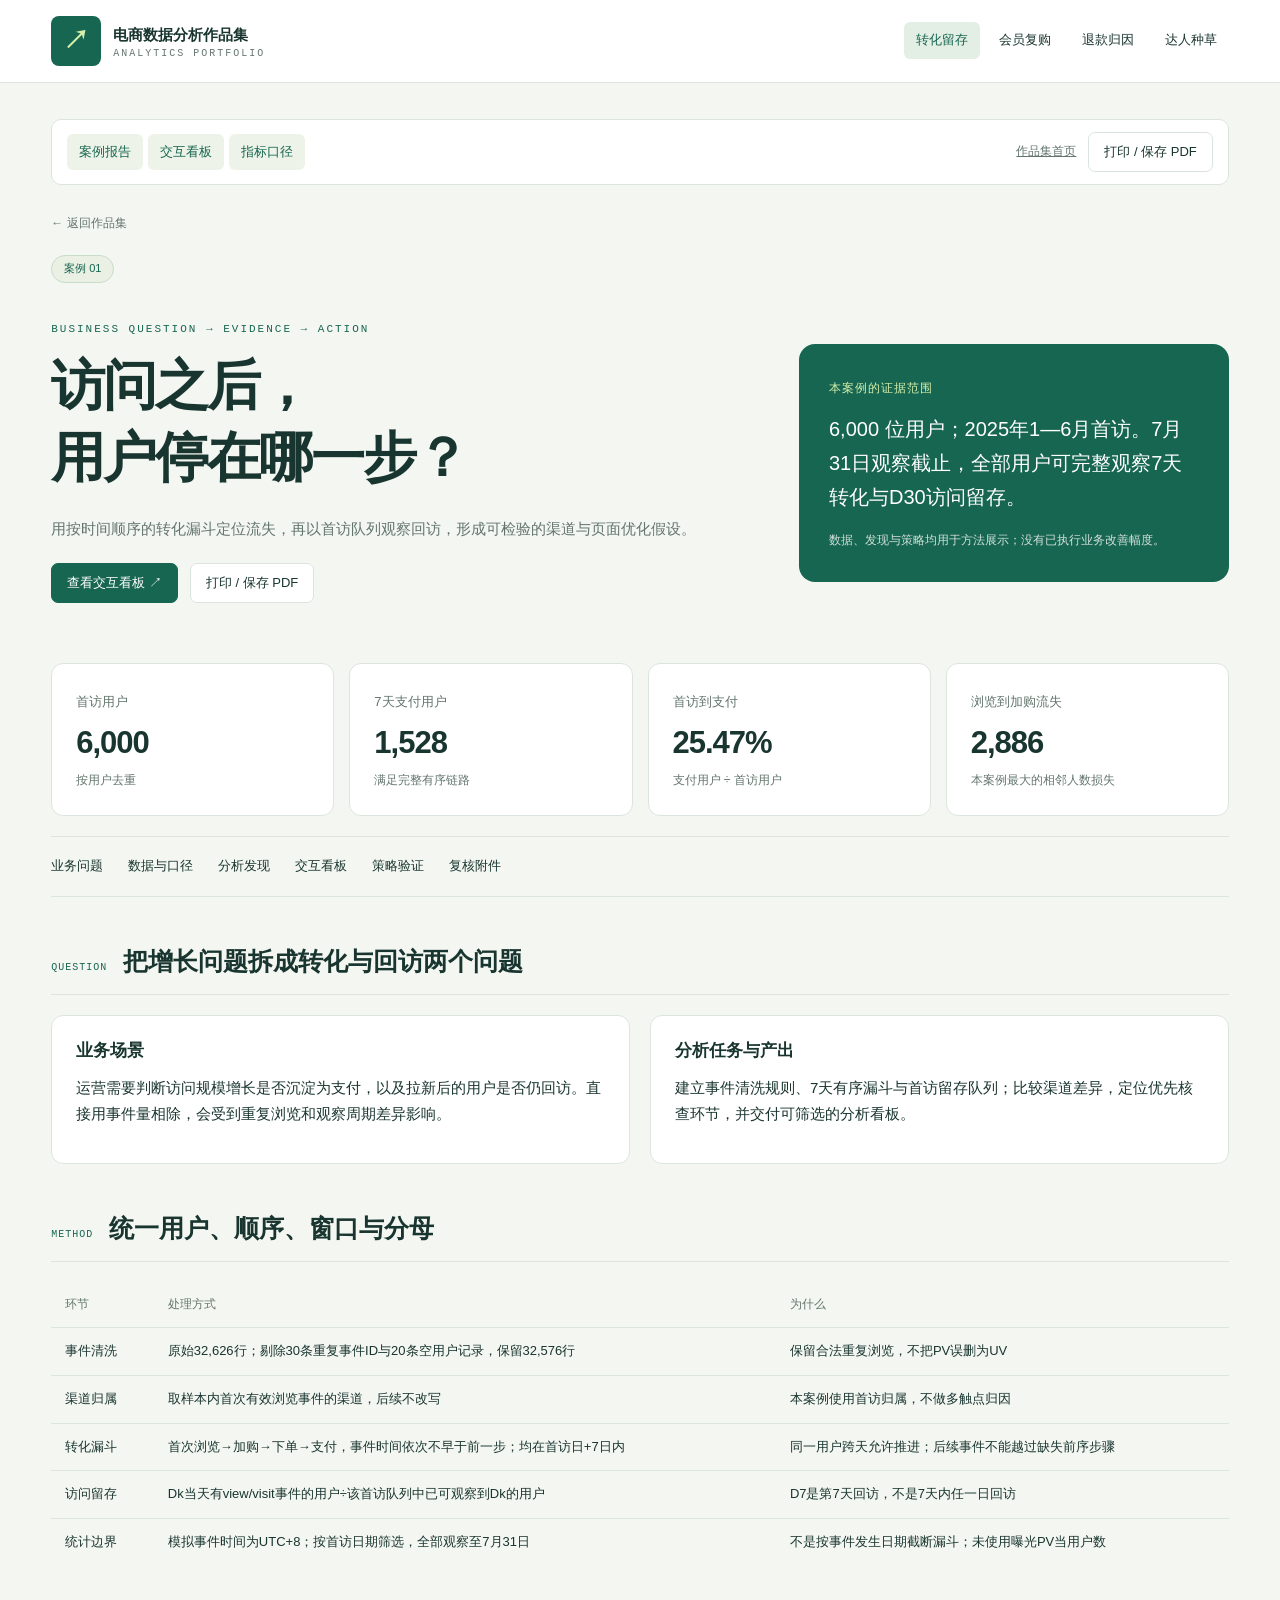
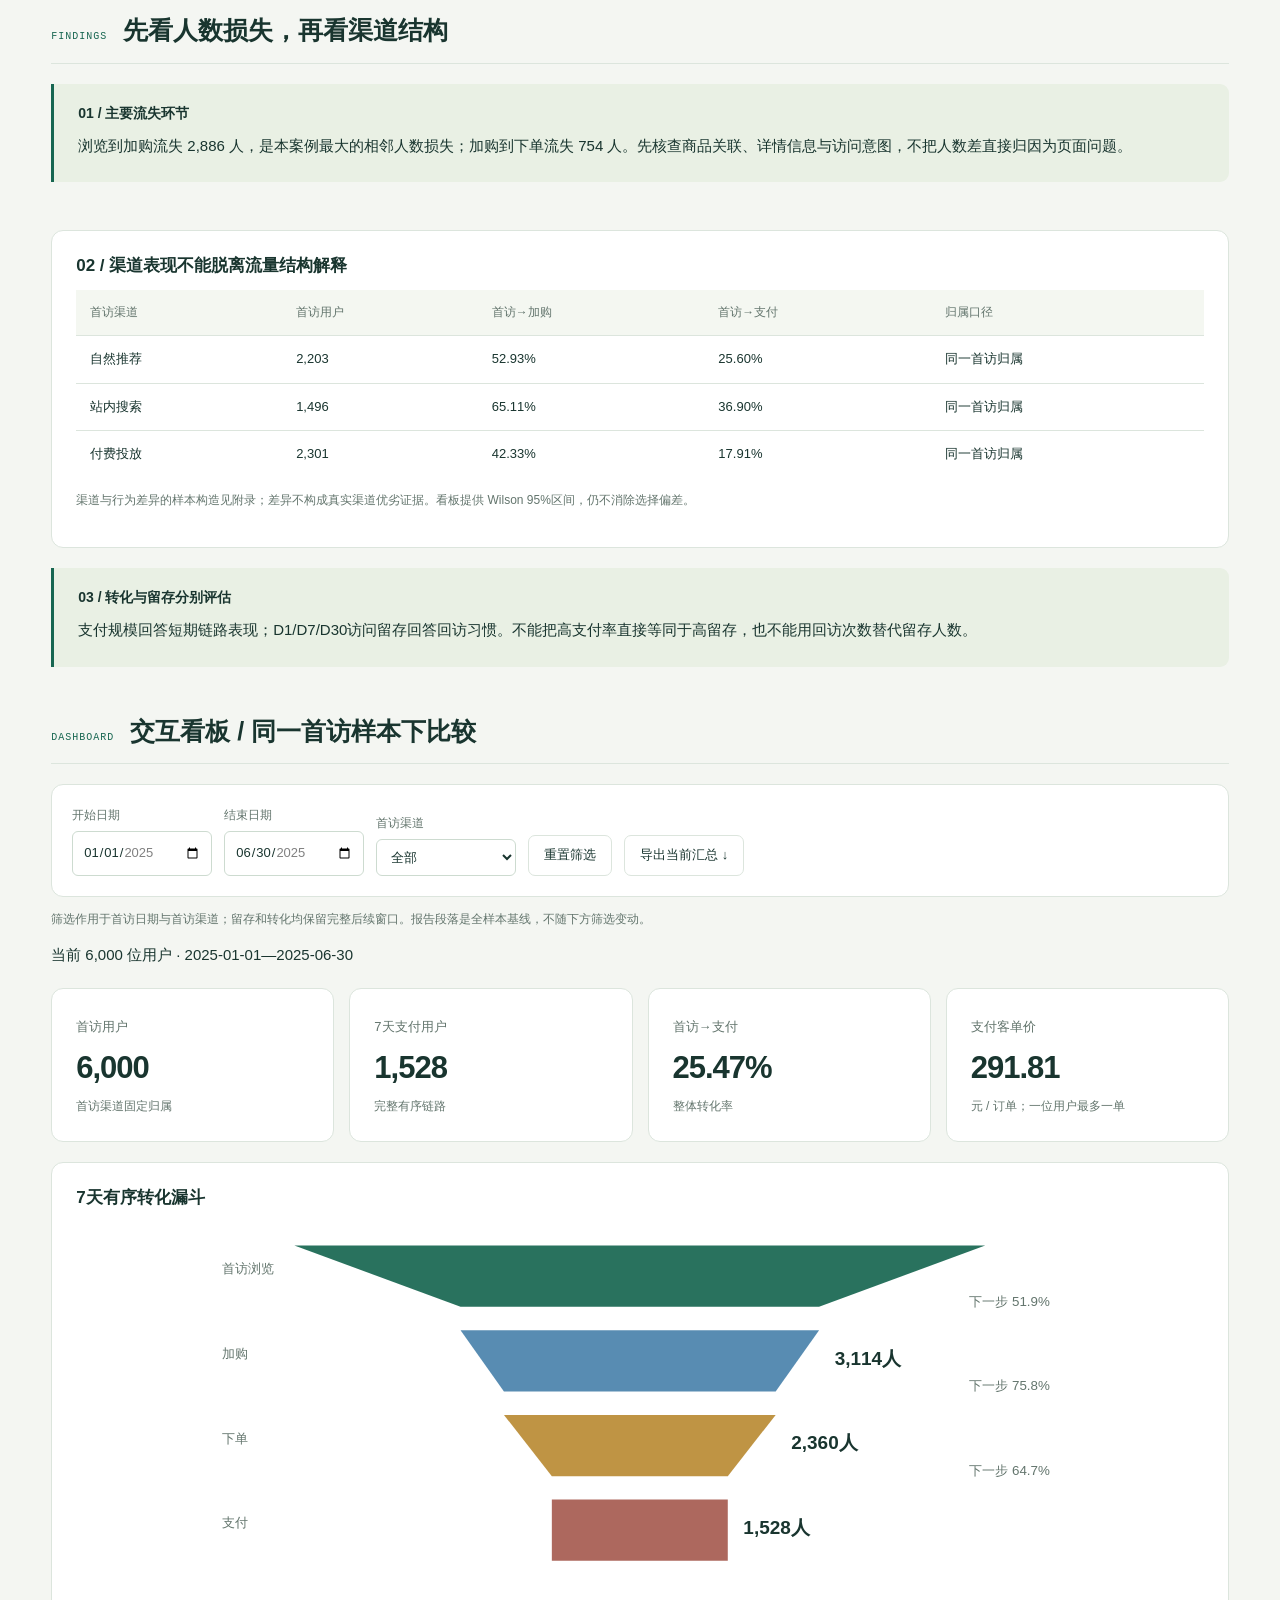
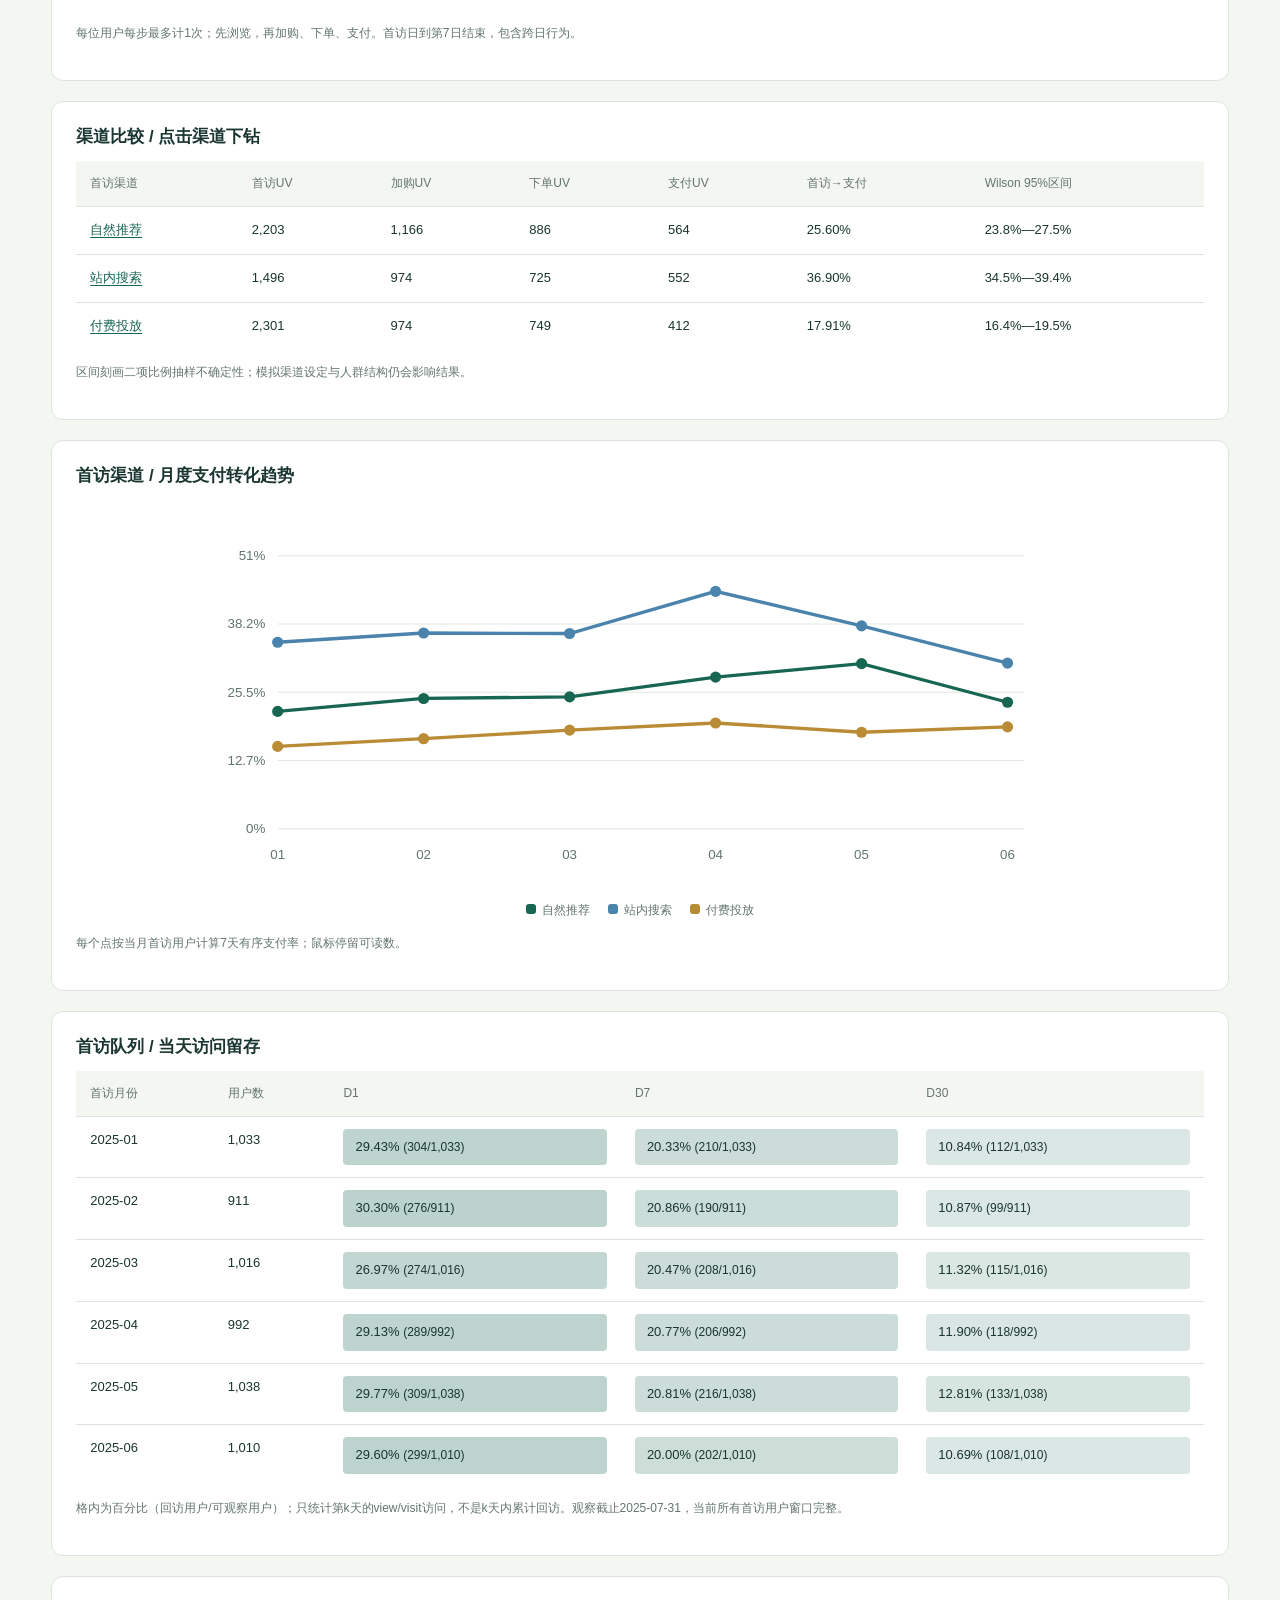
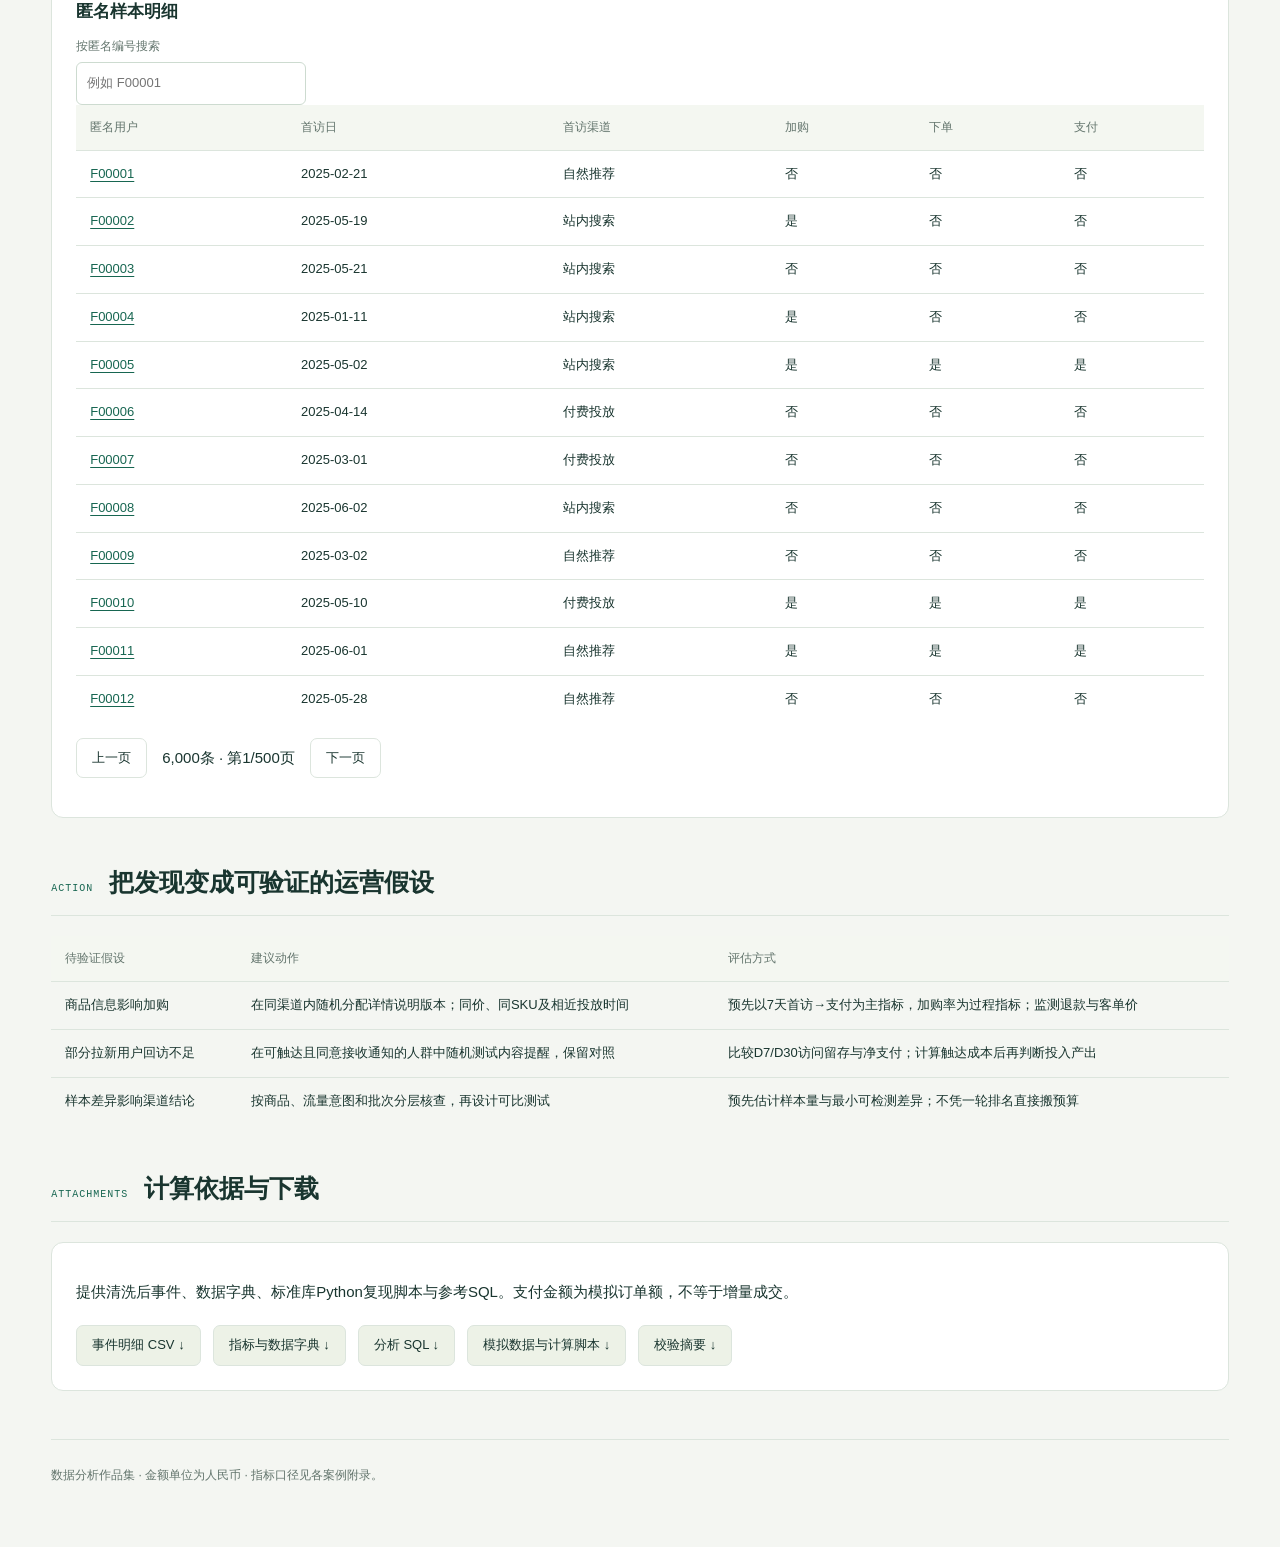
==== commit ac2ee610: "Unify four cases and enrich interactive charts" ====
--- a/funnel.html
+++ b/funnel.html
@@ -1 +1 @@
-<!doctype html><html lang="zh-CN"><head><meta charset="utf-8"><meta name="viewport" content="width=device-width,initial-scale=1"><meta name="description" content="电商数据分析作品集：转化留存、会员复购、退款归因与达人投放。"><title>用户转化与留存｜模拟案例</title><link rel="stylesheet" href="style.css"></head><body><header><a class="brand" href="index.html"><b>↗</b><span>电商数据分析作品集<small>ANALYTICS PORTFOLIO</small></span></a><nav><a class="active" href="funnel.html">转化留存</a><a class="" href="members.html">会员复购</a><a class="" href="refunds.html">退款归因</a></nav></header><main><a class="back" href="index.html">← 返回作品集</a><div class="badge">案例 01 / 模拟数据演示</div><section class="hero"><div><div class="eyebrow">BUSINESS QUESTION → EVIDENCE → ACTION</div><h1>访问之后，<br>用户停在哪一步？</h1><p>用按时间顺序的转化漏斗定位流失，再以首访队列观察回访，形成可检验的渠道与页面优化假设。</p><div class="actions"><a class="btn" href="#dashboard">进入交互看板 ↗</a><button onclick="window.print()">打印 / 保存 PDF</button></div></div><aside><span>本案例的证据范围</span><p>6,000 位模拟用户；2025年1—6月首访。7月31日观察截止，全部用户可完整观察7天转化与D30访问留存。</p><small>数据、发现与策略均用于方法展示；没有已执行业务改善幅度。</small></aside></section><div class="kpis"><div class="kpi"><span>首访用户</span><strong>6,000</strong><small>按用户去重</small></div><div class="kpi"><span>7天支付用户</span><strong>1,528</strong><small>满足完整有序链路</small></div><div class="kpi"><span>首访到支付</span><strong>25.47%</strong><small>支付用户 ÷ 首访用户</small></div><div class="kpi"><span>浏览到加购流失</span><strong>2,886</strong><small>本演示最大的相邻人数损失</small></div></div><div class="toc"><a href="#question">业务问题</a><a href="#method">数据与口径</a><a href="#findings">分析发现</a><a href="#dashboard">交互看板</a><a href="#action">策略验证</a><a href="#attachments">复核附件</a></div><section id="question" class="section"><div class="section-head"><span>QUESTION</span><h2>把增长问题拆成转化与回访两个问题</h2></div><div class="two"><article class="panel"><h3>业务场景</h3><p>运营需要判断访问规模增长是否沉淀为支付，以及拉新后的用户是否仍回访。直接用事件量相除，会受到重复浏览和观察周期差异影响。</p></article><article class="panel"><h3>分析任务与产出</h3><p>建立事件清洗规则、7天有序漏斗与首访留存队列；比较渠道差异，定位优先核查环节，并交付可筛选的分析看板。</p></article></div></section><section id="method" class="section"><div class="section-head"><span>METHOD</span><h2>统一用户、顺序、窗口与分母</h2></div><div class="table-wrap"><table><thead><tr><th>环节</th><th>处理方式</th><th>为什么</th></tr></thead><tbody><tr><td>事件清洗</td><td>原始32,626行；剔除30条重复事件ID与20条空用户记录，保留32,576行</td><td>保留合法重复浏览，不把PV误删为UV</td></tr><tr><td>渠道归属</td><td>取样本内首次有效浏览事件的渠道，后续不改写</td><td>本演示使用首访归属，不做多触点归因</td></tr><tr><td>转化漏斗</td><td>首次浏览→加购→下单→支付，事件时间依次不早于前一步；均在首访日+7日内</td><td>同一用户跨天允许推进；后续事件不能越过缺失前序步骤</td></tr><tr><td>访问留存</td><td>Dk当天有view/visit事件的用户÷该首访队列中已可观察到Dk的用户</td><td>D7是第7天回访，不是7天内任一日回访</td></tr><tr><td>统计边界</td><td>模拟事件时间为UTC+8；按首访日期筛选，全部观察至7月31日</td><td>不是按事件发生日期截断漏斗；未使用曝光PV当用户数</td></tr></tbody></table></div></section><section id="findings" class="section"><div class="section-head"><span>FINDINGS</span><h2>先看人数损失，再看渠道结构</h2></div><div class="finding"><b>01 / 主要流失环节</b><p>浏览到加购流失 2,886 人，是本演示最大的相邻人数损失；加购到下单流失 754 人。先核查商品关联、详情信息与访问意图，不把人数差直接归因为页面问题。</p></div></section><div class="panel"><h3>02 / 渠道表现不能脱离流量结构解释</h3><div class="table-wrap"><table><thead><tr><th>首访渠道</th><th>首访用户</th><th>首访→加购</th><th>首访→支付</th><th>归属口径</th></tr></thead><tbody><tr><td>自然推荐</td><td>2,203</td><td>52.93%</td><td>25.60%</td><td>同一首访归属</td></tr><tr><td>站内搜索</td><td>1,496</td><td>65.11%</td><td>36.90%</td><td>同一首访归属</td></tr><tr><td>付费投放</td><td>2,301</td><td>42.33%</td><td>17.91%</td><td>同一首访归属</td></tr></tbody></table></div><p class="note">渠道标签与购买概率为模拟设定。这里展示拆解方法；差异不构成真实渠道优劣证据。看板提供 Wilson 95%区间，仍不消除选择偏差。</p></div><div class="finding"><b>03 / 转化与留存分别评估</b><p>支付规模回答短期链路表现；D1/D7/D30访问留存回答回访习惯。不能把高支付率直接等同于高留存，也不能用回访次数替代留存人数。</p></div><section id="dashboard" class="section"><div class="section-head"><span>DASHBOARD</span><h2>交互看板 / 同一首访样本下比较</h2></div><form id="filters" class="filters"><label>开始日期<input id="from" type="date" value="2025-01-01" min="2025-01-01" max="2025-06-30"></label><label>结束日期<input id="to" type="date" value="2025-06-30" min="2025-01-01" max="2025-06-30"></label><label>首访渠道<select id="channel"><option value="">全部</option><option>自然推荐</option><option>站内搜索</option><option>付费投放</option></select></label><button type="reset">重置筛选</button><button type="button" id="export">导出当前汇总 ↓</button></form><p class="note">筛选作用于首访日期与首访渠道；留存和转化均保留完整后续窗口。报告段落是全样本基线，不随下方筛选变动。</p><p id="filter-error" role="status" class="error"></p><div id="dynamic" aria-live="polite"></div></section><section id="action" class="section"><div class="section-head"><span>ACTION</span><h2>把发现变成可验证的运营假设</h2></div><div class="table-wrap"><table><thead><tr><th>待验证假设</th><th>建议动作</th><th>评估方式</th></tr></thead><tbody><tr><td>商品信息影响加购</td><td>在同渠道内随机分配详情说明版本；同价、同SKU及相近投放时间</td><td>预先以7天首访→支付为主指标，加购率为过程指标；监测退款与客单价</td></tr><tr><td>部分拉新用户回访不足</td><td>在可触达且同意接收通知的人群中随机测试内容提醒，保留对照</td><td>比较D7/D30访问留存与净支付；计算触达成本后再判断投入产出</td></tr><tr><td>样本差异影响渠道结论</td><td>按商品、流量意图和批次分层核查，再设计可比测试</td><td>预先估计样本量与最小可检测差异；不凭一轮排名直接搬预算</td></tr></tbody></table></div></section><section id="attachments" class="section"><div class="section-head"><span>ATTACHMENTS</span><h2>计算依据与下载</h2></div><div class="panel"><p>提供清洗后事件、数据字典、标准库Python复现脚本与参考SQL。支付金额为模拟订单额，不等于增量成交。</p><div class="actions"><a class="download" href="funnel-events.csv" download>事件明细 CSV ↓</a><a class="download" href="metric-definitions.md" download>指标与数据字典 ↓</a><a class="download" href="analysis.sql" download>分析 SQL ↓</a><a class="download" href="reproduce.py" download>模拟数据与计算脚本 ↓</a><a class="download" href="validation.json" download>校验摘要 ↓</a></div></div></section><footer>数据分析作品集 · 金额单位为人民币 · 指标口径见各案例附录。</footer></main><script src="demo-data.js"></script><script src="dashboard.js"></script></body></html>+<!doctype html><html lang="zh-CN"><head><meta charset="utf-8"><meta name="viewport" content="width=device-width,initial-scale=1"><meta name="description" content="电商数据分析作品集：转化留存、会员复购、退款归因与达人投放。"><title>用户转化与留存｜分析案例</title><link rel="stylesheet" href="style.css"></head><body><header class="unified-header"><a class="brand" href="index.html"><b>↗</b><span>电商数据分析作品集<small>ANALYTICS PORTFOLIO</small></span></a><nav aria-label="项目导航"><a class="active" href="funnel.html">转化留存</a><a class="" href="members.html">会员复购</a><a class="" href="refunds.html">退款归因</a><a class="" href="seeding.html">达人种草</a></nav></header><main><div class="case-toolbar"><nav aria-label="案例导航"><a href="funnel.html#question">案例报告</a><a href="funnel.html#dashboard">交互看板</a><a href="funnel.html#attachments">指标口径</a></nav><div><a href="index.html">作品集首页</a><button onclick="window.print()">打印 / 保存 PDF</button></div></div><a class="back" href="index.html">← 返回作品集</a><div class="badge">案例 01</div><section class="hero"><div><div class="eyebrow">BUSINESS QUESTION → EVIDENCE → ACTION</div><h1>访问之后，<br>用户停在哪一步？</h1><p>用按时间顺序的转化漏斗定位流失，再以首访队列观察回访，形成可检验的渠道与页面优化假设。</p><div class="actions"><a class="btn" href="#dashboard">查看交互看板 ↗</a><button onclick="window.print()">打印 / 保存 PDF</button></div></div><aside><span>本案例的证据范围</span><p>6,000 位用户；2025年1—6月首访。7月31日观察截止，全部用户可完整观察7天转化与D30访问留存。</p><small>数据、发现与策略均用于方法展示；没有已执行业务改善幅度。</small></aside></section><div class="kpis"><div class="kpi"><span>首访用户</span><strong>6,000</strong><small>按用户去重</small></div><div class="kpi"><span>7天支付用户</span><strong>1,528</strong><small>满足完整有序链路</small></div><div class="kpi"><span>首访到支付</span><strong>25.47%</strong><small>支付用户 ÷ 首访用户</small></div><div class="kpi"><span>浏览到加购流失</span><strong>2,886</strong><small>本案例最大的相邻人数损失</small></div></div><div class="toc"><a href="#question">业务问题</a><a href="#method">数据与口径</a><a href="#findings">分析发现</a><a href="#dashboard">交互看板</a><a href="#action">策略验证</a><a href="#attachments">复核附件</a></div><section id="question" class="section"><div class="section-head"><span>QUESTION</span><h2>把增长问题拆成转化与回访两个问题</h2></div><div class="two"><article class="panel"><h3>业务场景</h3><p>运营需要判断访问规模增长是否沉淀为支付，以及拉新后的用户是否仍回访。直接用事件量相除，会受到重复浏览和观察周期差异影响。</p></article><article class="panel"><h3>分析任务与产出</h3><p>建立事件清洗规则、7天有序漏斗与首访留存队列；比较渠道差异，定位优先核查环节，并交付可筛选的分析看板。</p></article></div></section><section id="method" class="section"><div class="section-head"><span>METHOD</span><h2>统一用户、顺序、窗口与分母</h2></div><div class="table-wrap"><table><thead><tr><th>环节</th><th>处理方式</th><th>为什么</th></tr></thead><tbody><tr><td>事件清洗</td><td>原始32,626行；剔除30条重复事件ID与20条空用户记录，保留32,576行</td><td>保留合法重复浏览，不把PV误删为UV</td></tr><tr><td>渠道归属</td><td>取样本内首次有效浏览事件的渠道，后续不改写</td><td>本案例使用首访归属，不做多触点归因</td></tr><tr><td>转化漏斗</td><td>首次浏览→加购→下单→支付，事件时间依次不早于前一步；均在首访日+7日内</td><td>同一用户跨天允许推进；后续事件不能越过缺失前序步骤</td></tr><tr><td>访问留存</td><td>Dk当天有view/visit事件的用户÷该首访队列中已可观察到Dk的用户</td><td>D7是第7天回访，不是7天内任一日回访</td></tr><tr><td>统计边界</td><td>模拟事件时间为UTC+8；按首访日期筛选，全部观察至7月31日</td><td>不是按事件发生日期截断漏斗；未使用曝光PV当用户数</td></tr></tbody></table></div></section><section id="findings" class="section"><div class="section-head"><span>FINDINGS</span><h2>先看人数损失，再看渠道结构</h2></div><div class="finding"><b>01 / 主要流失环节</b><p>浏览到加购流失 2,886 人，是本案例最大的相邻人数损失；加购到下单流失 754 人。先核查商品关联、详情信息与访问意图，不把人数差直接归因为页面问题。</p></div></section><div class="panel"><h3>02 / 渠道表现不能脱离流量结构解释</h3><div class="table-wrap"><table><thead><tr><th>首访渠道</th><th>首访用户</th><th>首访→加购</th><th>首访→支付</th><th>归属口径</th></tr></thead><tbody><tr><td>自然推荐</td><td>2,203</td><td>52.93%</td><td>25.60%</td><td>同一首访归属</td></tr><tr><td>站内搜索</td><td>1,496</td><td>65.11%</td><td>36.90%</td><td>同一首访归属</td></tr><tr><td>付费投放</td><td>2,301</td><td>42.33%</td><td>17.91%</td><td>同一首访归属</td></tr></tbody></table></div><p class="note">渠道与行为差异的样本构造见附录；差异不构成真实渠道优劣证据。看板提供 Wilson 95%区间，仍不消除选择偏差。</p></div><div class="finding"><b>03 / 转化与留存分别评估</b><p>支付规模回答短期链路表现；D1/D7/D30访问留存回答回访习惯。不能把高支付率直接等同于高留存，也不能用回访次数替代留存人数。</p></div><section id="dashboard" class="section"><div class="section-head"><span>DASHBOARD</span><h2>交互看板 / 同一首访样本下比较</h2></div><form id="filters" class="filters"><label>开始日期<input id="from" type="date" value="2025-01-01" min="2025-01-01" max="2025-06-30"></label><label>结束日期<input id="to" type="date" value="2025-06-30" min="2025-01-01" max="2025-06-30"></label><label>首访渠道<select id="channel"><option value="">全部</option><option>自然推荐</option><option>站内搜索</option><option>付费投放</option></select></label><button type="reset">重置筛选</button><button type="button" id="export">导出当前汇总 ↓</button></form><p class="note">筛选作用于首访日期与首访渠道；留存和转化均保留完整后续窗口。报告段落是全样本基线，不随下方筛选变动。</p><p id="filter-error" role="status" class="error"></p><div id="dynamic" aria-live="polite"></div></section><section id="action" class="section"><div class="section-head"><span>ACTION</span><h2>把发现变成可验证的运营假设</h2></div><div class="table-wrap"><table><thead><tr><th>待验证假设</th><th>建议动作</th><th>评估方式</th></tr></thead><tbody><tr><td>商品信息影响加购</td><td>在同渠道内随机分配详情说明版本；同价、同SKU及相近投放时间</td><td>预先以7天首访→支付为主指标，加购率为过程指标；监测退款与客单价</td></tr><tr><td>部分拉新用户回访不足</td><td>在可触达且同意接收通知的人群中随机测试内容提醒，保留对照</td><td>比较D7/D30访问留存与净支付；计算触达成本后再判断投入产出</td></tr><tr><td>样本差异影响渠道结论</td><td>按商品、流量意图和批次分层核查，再设计可比测试</td><td>预先估计样本量与最小可检测差异；不凭一轮排名直接搬预算</td></tr></tbody></table></div></section><section id="attachments" class="section"><div class="section-head"><span>ATTACHMENTS</span><h2>计算依据与下载</h2></div><div class="panel"><p>提供清洗后事件、数据字典、标准库Python复现脚本与参考SQL。支付金额为模拟订单额，不等于增量成交。</p><div class="actions"><a class="download" href="funnel-events.csv" download>事件明细 CSV ↓</a><a class="download" href="metric-definitions.md" download>指标与数据字典 ↓</a><a class="download" href="analysis.sql" download>分析 SQL ↓</a><a class="download" href="reproduce.py" download>模拟数据与计算脚本 ↓</a><a class="download" href="validation.json" download>校验摘要 ↓</a></div></div></section><footer>数据分析作品集 · 金额单位为人民币 · 指标口径见各案例附录。</footer></main><script src="demo-data.js"></script><script src="visuals.js"></script><script src="dashboard.js"></script></body></html>
--- a/style.css
+++ b/style.css
@@ -1,3 +1,4 @@
 :root{--bg:#f4f6f2;--ink:#19352f;--muted:#63756d;--green:#176651;--lime:#d6efab;--line:#dce5dd;--red:#a44335}*{box-sizing:border-box}html{scroll-behavior:smooth}body{margin:0;background:var(--bg);color:var(--ink);font:15px/1.75 'Microsoft YaHei','PingFang SC',sans-serif}a{color:inherit}header{position:sticky;top:0;z-index:10;background:#ffffffef;border-bottom:1px solid var(--line);padding:16px 4vw;display:flex;justify-content:space-between;align-items:center;backdrop-filter:blur(12px)}.brand{display:flex;align-items:center;gap:12px;text-decoration:none;font-weight:700}.brand>b{background:var(--green);color:var(--lime);padding:2px 12px;border-radius:8px;font-size:26px}.brand small{display:block;font:10px monospace;letter-spacing:2px;color:var(--muted)}nav{display:flex;gap:7px}nav a{font-size:13px;text-decoration:none;padding:7px 12px;border-radius:6px}nav a.active,nav a:hover{background:#e3eee4;color:var(--green)}main{max-width:1360px;padding:36px 4vw 60px;margin:auto}h1,h2,h3{line-height:1.35}h1{font-size:clamp(32px,4.3vw,54px);letter-spacing:-2px;margin:14px 0 22px}h2{font-size:25px;margin:0 0 15px}h3{font-size:17px;margin:0 0 12px}p{margin:12px 0}small,.note{font-size:12px;color:var(--muted)}.back{display:block;font-size:12px;color:var(--muted);margin-bottom:20px;text-decoration:none}.badge{font-size:11px;display:inline-block;border:1px solid #c9dcca;border-radius:30px;padding:3px 12px;color:var(--green);background:#eaf0e3}.eyebrow{font:11px monospace;color:var(--green);letter-spacing:2px}.hero{display:grid;grid-template-columns:1.6fr 1fr;gap:60px;padding:40px 0;align-items:center}.hero p{color:var(--muted);max-width:650px}.hero aside{padding:30px;border-radius:16px;background:var(--green);color:#fff}.hero aside span{font-size:12px;letter-spacing:1px;color:var(--lime)}.hero aside p{font-size:20px;line-height:1.7;color:white}.hero aside small{color:#d0e0d8}.actions{display:flex;align-items:center;gap:12px;flex-wrap:wrap;margin-top:20px}.btn,button,.download{font:inherit;border:1px solid var(--line);border-radius:7px;padding:8px 15px;background:white;color:var(--ink);cursor:pointer;text-decoration:none;font-size:13px}.btn{background:var(--green);color:white;border-color:var(--green)}.download{background:#edf2e7}.download:hover,button:hover{border-color:var(--green)}a:focus-visible,button:focus-visible,input:focus-visible,select:focus-visible{outline:3px solid #8bc4a5;outline-offset:3px}.kpis{display:grid;grid-template-columns:repeat(4,1fr);gap:15px;margin:20px 0}.kpi,.panel{background:white;border:1px solid var(--line);border-radius:12px;padding:24px}.kpi span{font-size:13px;color:var(--muted)}.kpi strong{display:block;font-size:31px;line-height:1.8;font-weight:600;letter-spacing:-1px}.kpi small{display:block}.toc{display:flex;gap:25px;flex-wrap:wrap;padding:18px 0;border-block:1px solid var(--line);font-size:13px}.toc a{text-decoration:none}.section{margin:48px 0;scroll-margin-top:100px}.section-head{display:flex;gap:16px;align-items:baseline;border-bottom:1px solid var(--line);margin-bottom:20px}.section-head>span{font:10px monospace;letter-spacing:1px;color:var(--green)}.two{display:grid;grid-template-columns:1fr 1fr;gap:20px}.finding{border-left:3px solid var(--green);padding:16px 24px;margin:20px 0;background:#e9f0e4;border-radius:0 9px 9px 0}.finding b{font-size:14px}.finding p{margin:7px 0}.table-wrap{overflow:auto;max-width:100%}table{border-collapse:collapse;width:100%;font-size:13px}th,td{text-align:left;padding:12px 14px;border-bottom:1px solid var(--line);vertical-align:top}th{font-size:12px;color:var(--muted);background:#f4f7f1;font-weight:500}tr:last-child td{border-bottom:0}td:first-child{font-weight:500}tr:hover td{background:#f5f8f2}.filters{display:flex;align-items:end;gap:12px;flex-wrap:wrap;padding:20px;border:1px solid var(--line);border-radius:12px;background:white}label{display:block;font-size:12px;color:var(--muted)}input,select{display:block;font:inherit;font-size:13px;color:var(--ink);background:white;border:1px solid #cddbd0;padding:9px 10px;border-radius:6px;min-width:140px;margin-top:5px}input[type=search]{min-width:230px}.error{color:var(--red)}.empty{padding:45px;text-align:center;color:var(--muted)}.chart-panel{background:white;border:1px solid var(--line);padding:24px;border-radius:12px;margin:20px 0}.bar-row{display:grid;grid-template-columns:140px 1fr 125px;gap:12px;align-items:center;margin:17px 0;font-size:13px}.bar-track{height:25px;background:#edf3e8;border-radius:4px;overflow:hidden}.bar-track i{display:block;background:var(--green);height:100%;border-radius:4px;min-width:1px}.bar-value{text-align:right;font-variant-numeric:tabular-nums}.bar-row small{display:block}.bar-button{border:0;padding:0;text-align:left;background:transparent;color:var(--green);text-decoration:underline}.drill{border:0;padding:0;background:transparent;color:var(--green);font-size:13px;text-decoration:underline;text-underline-offset:3px}.tag{background:#e8efe2;color:var(--green);border-radius:15px;padding:3px 10px;font-size:11px}.heat{display:block;padding:7px 12px;border-radius:4px;white-space:nowrap;font-variant-numeric:tabular-nums}.pill-tabs{display:flex;gap:6px;margin:15px 0;flex-wrap:wrap}.pill-tabs button.active{color:white;background:var(--green);border-color:var(--green)}details{margin:20px 0}summary{cursor:pointer;color:var(--green);font-size:14px}.pager{display:flex;gap:15px;align-items:center;margin:15px 0}.project-grid{display:grid;grid-template-columns:1fr 1fr;gap:24px;scroll-margin-top:100px}.project{display:block;text-decoration:none;background:white;border:1px solid var(--line);border-radius:15px;padding:28px;transition:transform .15s,box-shadow .15s}.project:hover{transform:translateY(-3px);box-shadow:0 10px 25px #21442c12}.project-top,.project-foot{display:flex;justify-content:space-between;gap:12px;align-items:center}.project-top{font:11px monospace;color:var(--green);letter-spacing:1px}.project h2{margin:22px 0 12px;font-size:24px}.project p{color:var(--muted);min-height:50px}.project-foot b{font-size:13px;white-space:nowrap}.mini-viz{display:flex;gap:12px;height:100px;align-items:end;padding:15px 0 0;margin:15px 0 22px;border-bottom:1px solid var(--line)}.mini-viz i{width:36px;background:#b7d5ad;border-radius:4px 4px 0 0}.mini-viz i:nth-child(2){background:var(--green)}.mini-viz i:nth-child(4){background:var(--lime)}.mini-viz strong{margin-left:auto;align-self:center;font-size:24px;color:var(--green)}footer{padding-top:25px;border-top:1px solid var(--line);font-size:12px;color:var(--muted)}#detail{scroll-margin-top:100px}#detail:empty{display:none}.negative{color:var(--red)}@media(max-width:900px){.hero{grid-template-columns:1fr;gap:20px}.hero aside p{font-size:17px}.kpis{grid-template-columns:1fr 1fr}.two{grid-template-columns:1fr}header{align-items:start;gap:10px}.brand small{display:none}.brand{font-size:13px}nav a{padding:5px;font-size:12px}.project-grid{gap:14px}.project{padding:20px}.project h2{font-size:21px}.project-foot{align-items:start;flex-direction:column}}@media(max-width:600px){main{padding:25px 16px}.hero{padding:25px 0}.hero aside{padding:22px}.project-grid{grid-template-columns:1fr}.kpi,.panel,.chart-panel{padding:17px}.kpi strong{font-size:24px}.kpis{gap:9px}.section-head{display:block}.section-head h2{font-size:22px;margin-top:8px}.bar-row{grid-template-columns:100px 1fr 90px;gap:8px;font-size:12px}.toc{gap:15px}.brand>b{font-size:18px;padding:3px 8px}nav{gap:2px}.filters input,.filters select{min-width:120px}.filters{padding:15px}.hub-hero h1{font-size:39px}.section{margin:36px 0}th,td{padding:10px;white-space:nowrap}}@media print{header,.toc,.actions,.filters,button,.back{display:none!important}body{background:white;font-size:11px}main{padding:0;max-width:none}.hero{gap:20px;grid-template-columns:1.3fr 1fr;padding:10px 0}h1{font-size:30px}.hero aside p{font-size:14px}.hero aside{background:#edf2e7;color:#19352f}.hero aside p,.hero aside small{color:#19352f}.section{margin:22px 0}.panel,.chart-panel,.finding{break-inside:avoid}.kpi{padding:12px}.kpi strong{font-size:23px}table{font-size:10px}th,td{padding:7px}a{text-decoration:none}.two{grid-template-columns:1fr}.kpis{grid-template-columns:repeat(4,1fr)}}
 
 .hub-hero{grid-template-columns:1fr;max-width:950px;padding:34px 0 42px}.hub-hero h1{font-size:clamp(34px,4.6vw,58px)}
+.svg-frame{width:100%;overflow-x:auto}.svg-frame svg{display:block;width:100%;min-width:530px;height:auto;max-height:390px}.axis-label{font:12px 'Microsoft YaHei',sans-serif;fill:#63756d}.viz-legend{display:flex;justify-content:center;gap:18px;flex-wrap:wrap;font-size:12px;color:#63756d;margin:10px 0}.viz-legend i{display:inline-block;width:10px;height:10px;border-radius:3px;margin-right:6px}.viz-point{cursor:pointer;transition:opacity .15s}.viz-point:hover,.viz-point:focus{opacity:1;stroke:#19352f;stroke-width:2;outline:none}.case-toolbar{display:flex;justify-content:space-between;align-items:center;gap:15px;padding:12px 15px;background:white;border:1px solid var(--line);border-radius:10px;margin:0 0 28px}.case-toolbar nav{display:flex;gap:5px;flex-wrap:wrap}.case-toolbar nav a{padding:7px 12px;text-decoration:none;border-radius:6px;background:#edf3e8;color:var(--green);font-size:13px}.case-toolbar>div{display:flex;align-items:center;gap:12px}.case-toolbar>div>a{font-size:12px;color:var(--muted)}.unified-header nav{flex-wrap:wrap}.unified-header .brand{flex-shrink:0}.unified-header{min-height:78px}.project-top:empty{display:none}@media(max-width:700px){.unified-header{flex-wrap:wrap;gap:10px;padding:12px 16px}.unified-header>nav{width:100%;justify-content:space-between}.unified-header>nav a{padding:5px 10px}.case-toolbar{align-items:start;flex-direction:column;gap:9px;padding:12px}.case-toolbar nav a{padding:6px 10px}.case-toolbar>div{width:100%;justify-content:space-between}.svg-frame svg{min-width:490px}}@media print{.case-toolbar{display:none!important}.svg-frame svg{min-width:0;max-height:260px}.viz-legend{font-size:10px}}
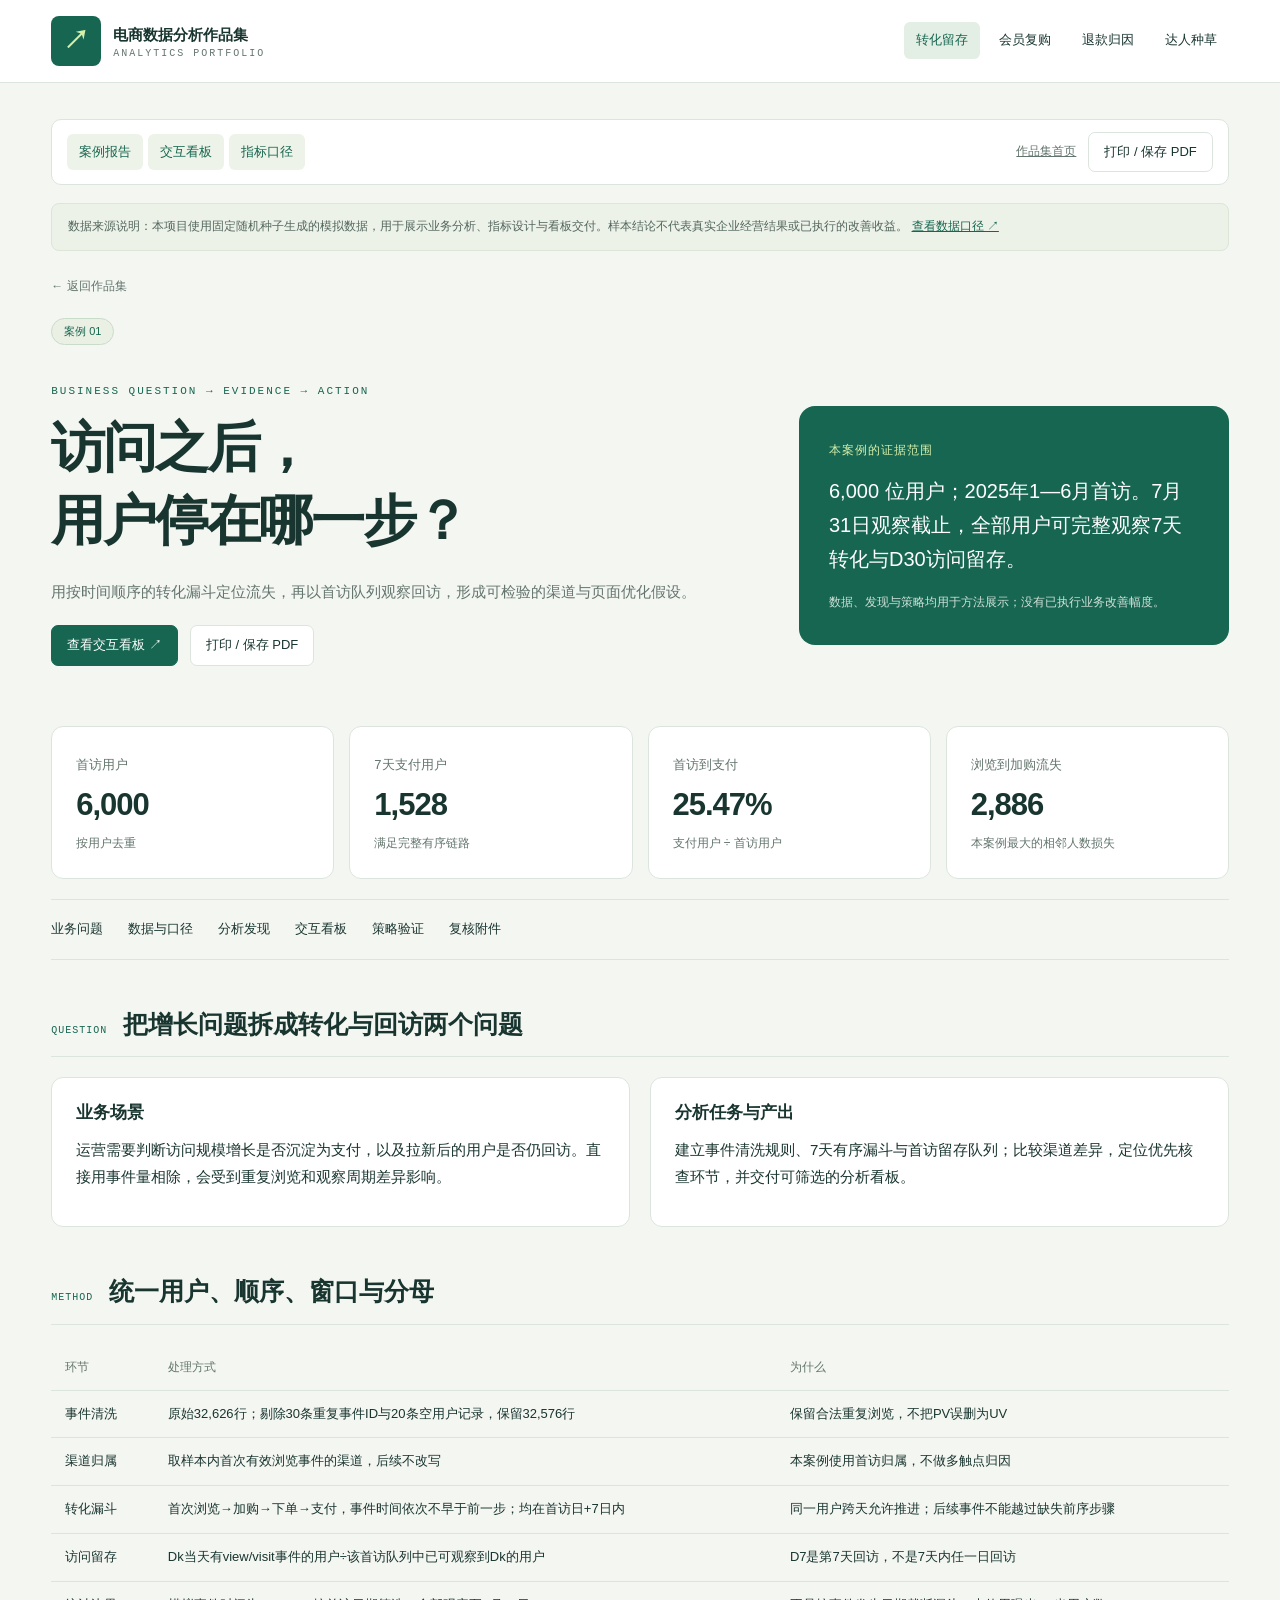
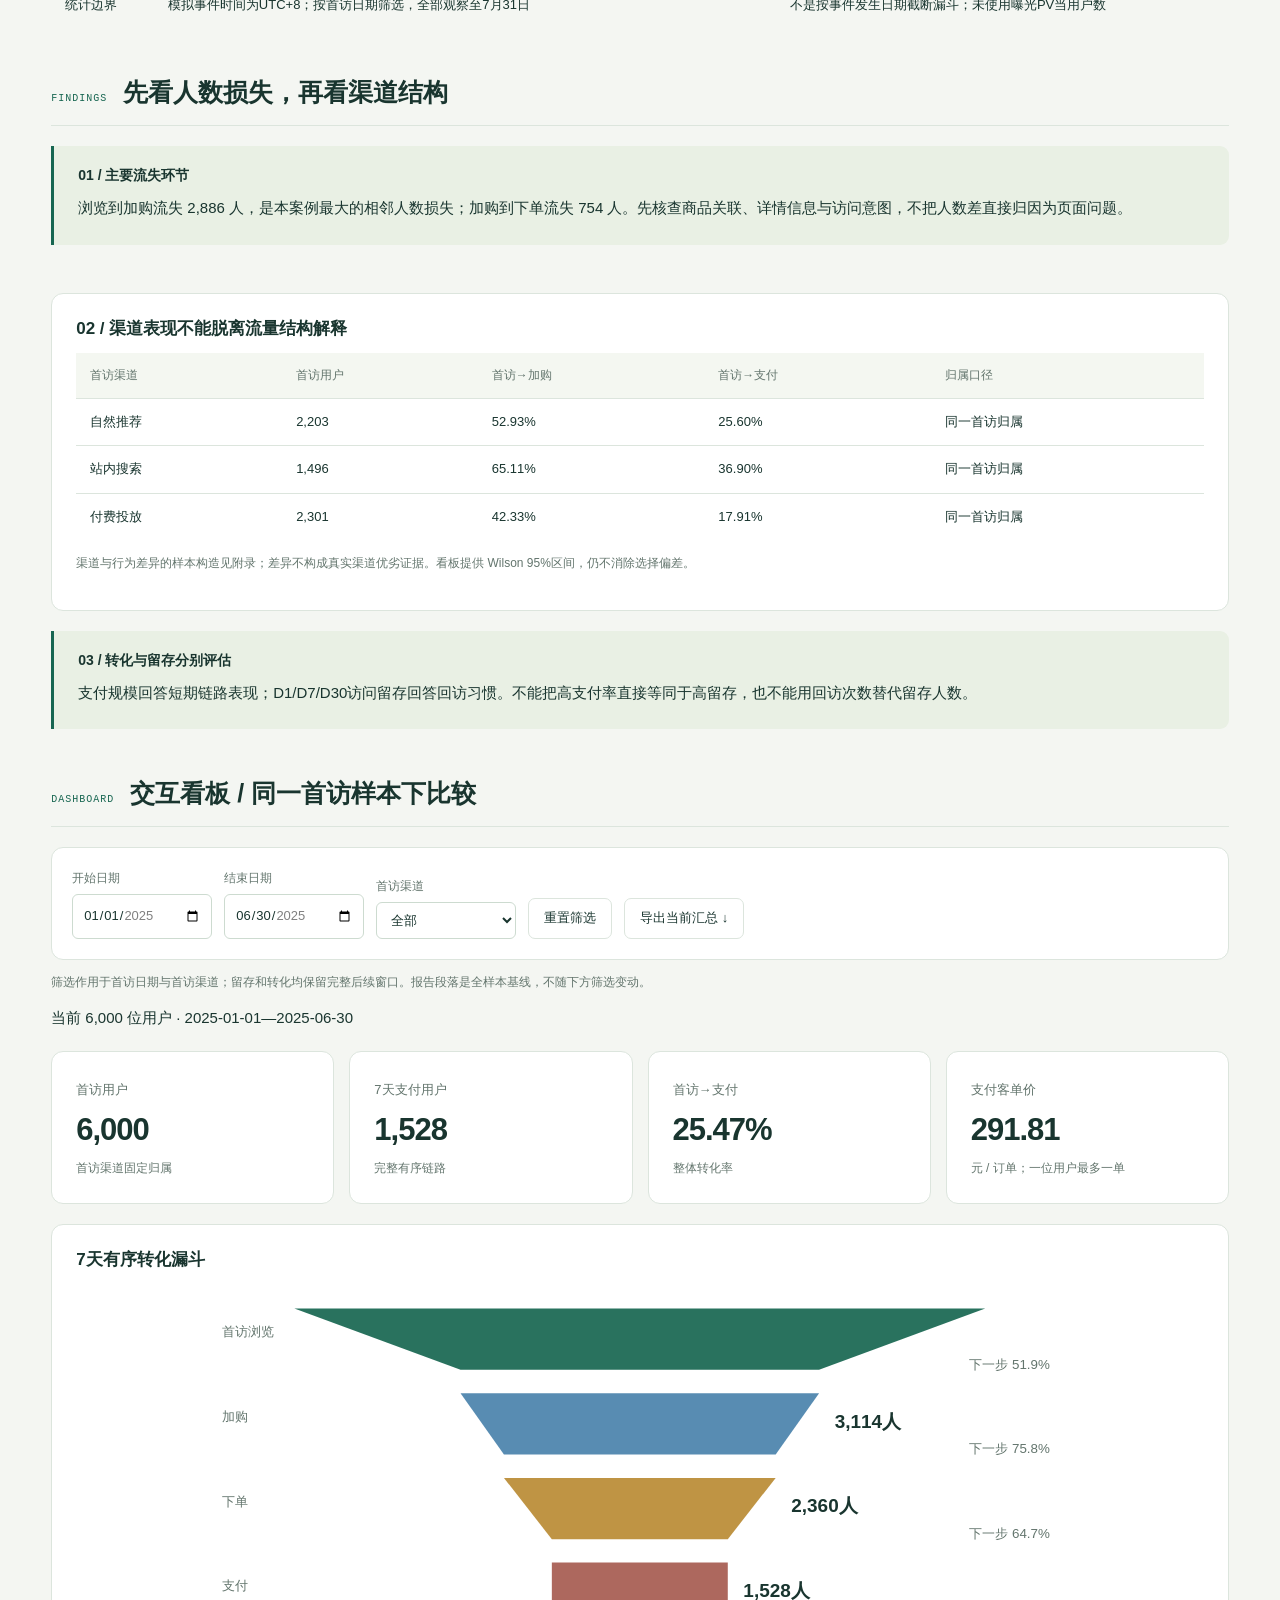
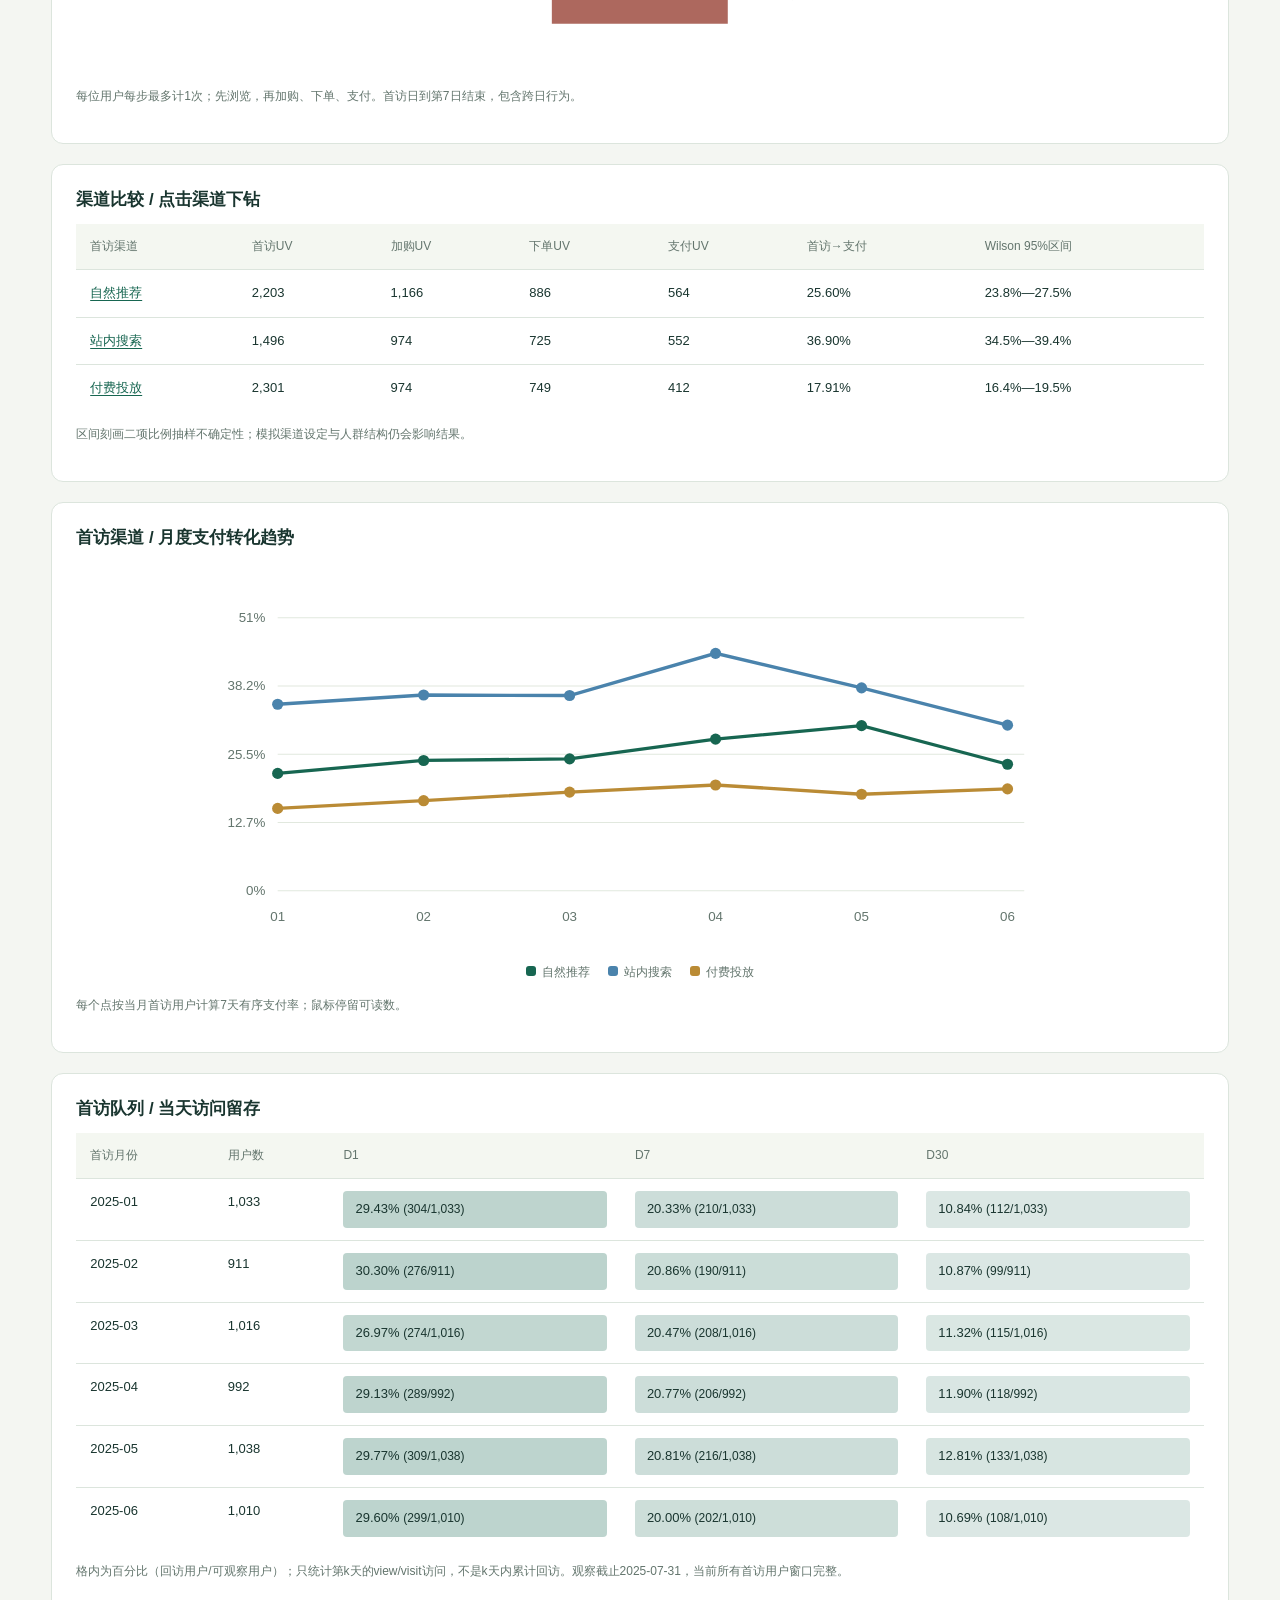
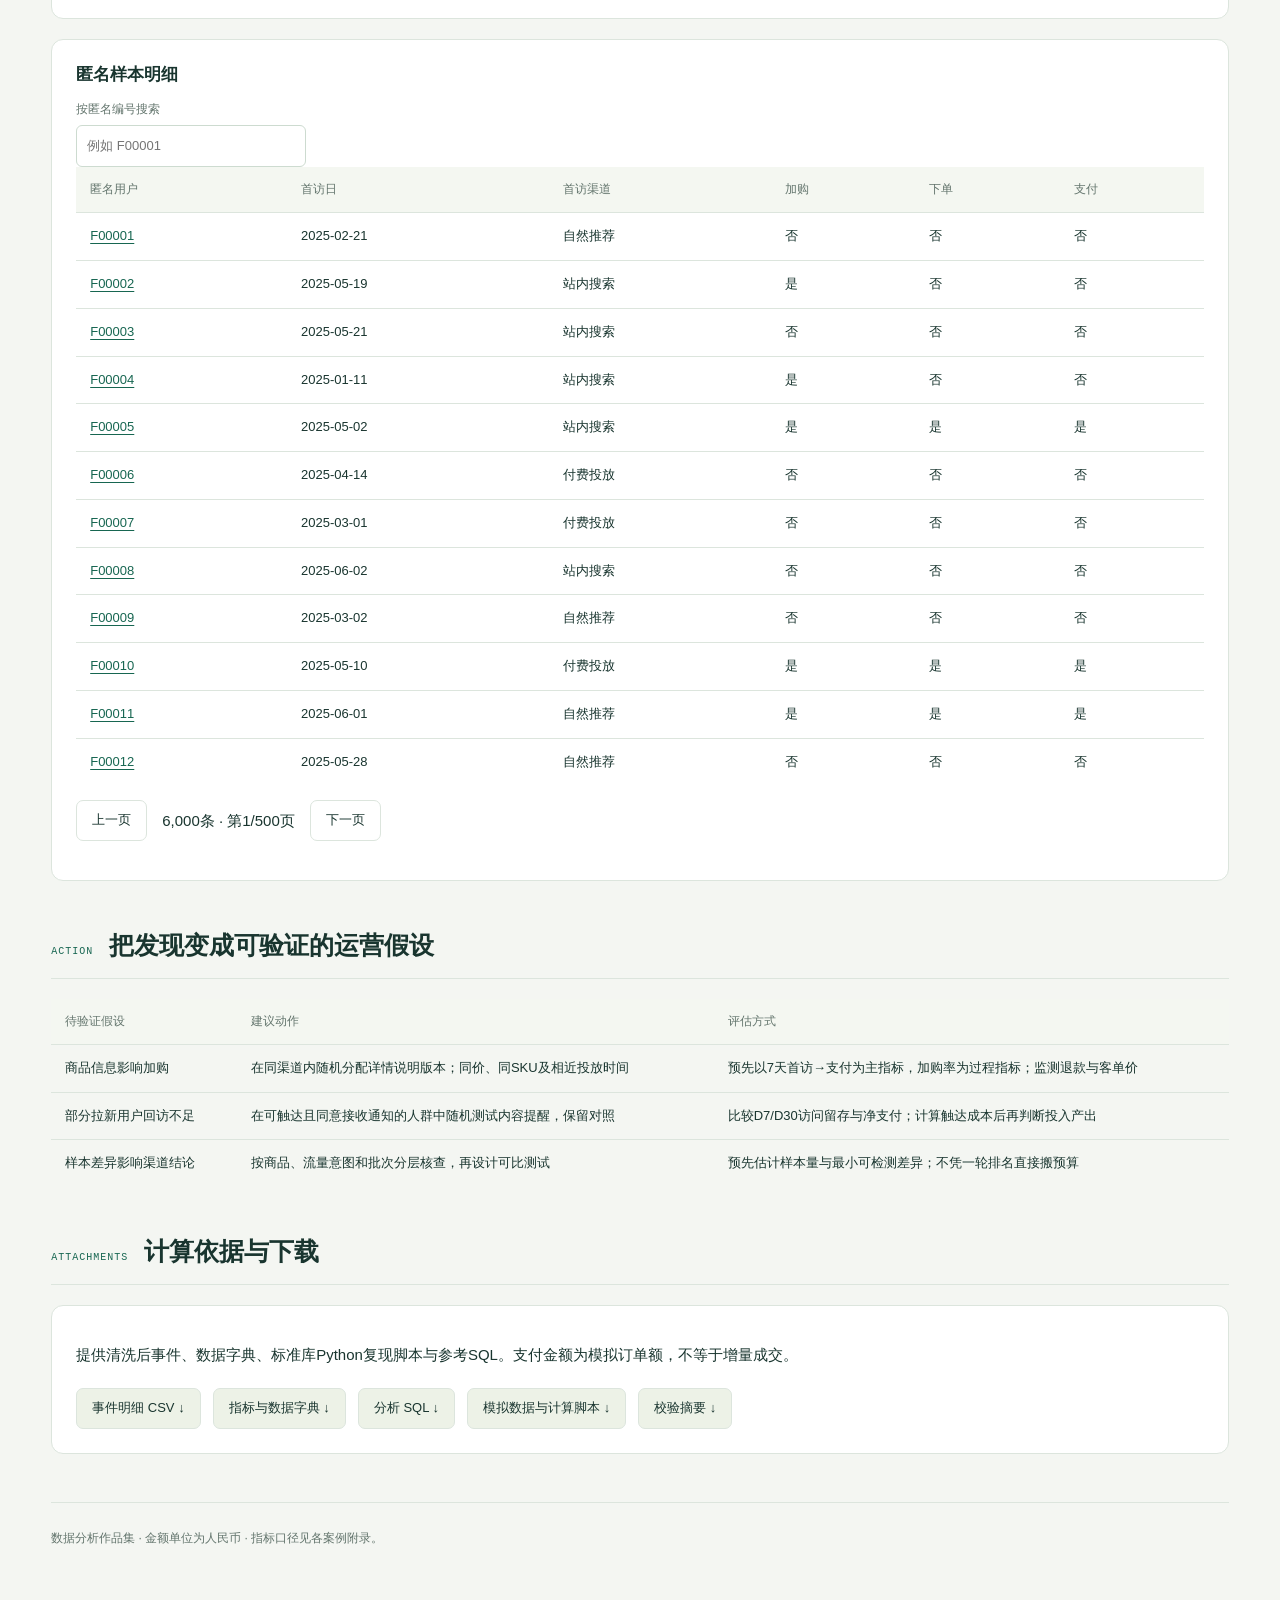
==== commit 668816de: "Move sample context into projects and simplify hub" ====
--- a/funnel.html
+++ b/funnel.html
@@ -1 +1 @@
-<!doctype html><html lang="zh-CN"><head><meta charset="utf-8"><meta name="viewport" content="width=device-width,initial-scale=1"><meta name="description" content="电商数据分析作品集：转化留存、会员复购、退款归因与达人投放。"><title>用户转化与留存｜分析案例</title><link rel="stylesheet" href="style.css"></head><body><header class="unified-header"><a class="brand" href="index.html"><b>↗</b><span>电商数据分析作品集<small>ANALYTICS PORTFOLIO</small></span></a><nav aria-label="项目导航"><a class="active" href="funnel.html">转化留存</a><a class="" href="members.html">会员复购</a><a class="" href="refunds.html">退款归因</a><a class="" href="seeding.html">达人种草</a></nav></header><main><div class="case-toolbar"><nav aria-label="案例导航"><a href="funnel.html#question">案例报告</a><a href="funnel.html#dashboard">交互看板</a><a href="funnel.html#attachments">指标口径</a></nav><div><a href="index.html">作品集首页</a><button onclick="window.print()">打印 / 保存 PDF</button></div></div><a class="back" href="index.html">← 返回作品集</a><div class="badge">案例 01</div><section class="hero"><div><div class="eyebrow">BUSINESS QUESTION → EVIDENCE → ACTION</div><h1>访问之后，<br>用户停在哪一步？</h1><p>用按时间顺序的转化漏斗定位流失，再以首访队列观察回访，形成可检验的渠道与页面优化假设。</p><div class="actions"><a class="btn" href="#dashboard">查看交互看板 ↗</a><button onclick="window.print()">打印 / 保存 PDF</button></div></div><aside><span>本案例的证据范围</span><p>6,000 位用户；2025年1—6月首访。7月31日观察截止，全部用户可完整观察7天转化与D30访问留存。</p><small>数据、发现与策略均用于方法展示；没有已执行业务改善幅度。</small></aside></section><div class="kpis"><div class="kpi"><span>首访用户</span><strong>6,000</strong><small>按用户去重</small></div><div class="kpi"><span>7天支付用户</span><strong>1,528</strong><small>满足完整有序链路</small></div><div class="kpi"><span>首访到支付</span><strong>25.47%</strong><small>支付用户 ÷ 首访用户</small></div><div class="kpi"><span>浏览到加购流失</span><strong>2,886</strong><small>本案例最大的相邻人数损失</small></div></div><div class="toc"><a href="#question">业务问题</a><a href="#method">数据与口径</a><a href="#findings">分析发现</a><a href="#dashboard">交互看板</a><a href="#action">策略验证</a><a href="#attachments">复核附件</a></div><section id="question" class="section"><div class="section-head"><span>QUESTION</span><h2>把增长问题拆成转化与回访两个问题</h2></div><div class="two"><article class="panel"><h3>业务场景</h3><p>运营需要判断访问规模增长是否沉淀为支付，以及拉新后的用户是否仍回访。直接用事件量相除，会受到重复浏览和观察周期差异影响。</p></article><article class="panel"><h3>分析任务与产出</h3><p>建立事件清洗规则、7天有序漏斗与首访留存队列；比较渠道差异，定位优先核查环节，并交付可筛选的分析看板。</p></article></div></section><section id="method" class="section"><div class="section-head"><span>METHOD</span><h2>统一用户、顺序、窗口与分母</h2></div><div class="table-wrap"><table><thead><tr><th>环节</th><th>处理方式</th><th>为什么</th></tr></thead><tbody><tr><td>事件清洗</td><td>原始32,626行；剔除30条重复事件ID与20条空用户记录，保留32,576行</td><td>保留合法重复浏览，不把PV误删为UV</td></tr><tr><td>渠道归属</td><td>取样本内首次有效浏览事件的渠道，后续不改写</td><td>本案例使用首访归属，不做多触点归因</td></tr><tr><td>转化漏斗</td><td>首次浏览→加购→下单→支付，事件时间依次不早于前一步；均在首访日+7日内</td><td>同一用户跨天允许推进；后续事件不能越过缺失前序步骤</td></tr><tr><td>访问留存</td><td>Dk当天有view/visit事件的用户÷该首访队列中已可观察到Dk的用户</td><td>D7是第7天回访，不是7天内任一日回访</td></tr><tr><td>统计边界</td><td>模拟事件时间为UTC+8；按首访日期筛选，全部观察至7月31日</td><td>不是按事件发生日期截断漏斗；未使用曝光PV当用户数</td></tr></tbody></table></div></section><section id="findings" class="section"><div class="section-head"><span>FINDINGS</span><h2>先看人数损失，再看渠道结构</h2></div><div class="finding"><b>01 / 主要流失环节</b><p>浏览到加购流失 2,886 人，是本案例最大的相邻人数损失；加购到下单流失 754 人。先核查商品关联、详情信息与访问意图，不把人数差直接归因为页面问题。</p></div></section><div class="panel"><h3>02 / 渠道表现不能脱离流量结构解释</h3><div class="table-wrap"><table><thead><tr><th>首访渠道</th><th>首访用户</th><th>首访→加购</th><th>首访→支付</th><th>归属口径</th></tr></thead><tbody><tr><td>自然推荐</td><td>2,203</td><td>52.93%</td><td>25.60%</td><td>同一首访归属</td></tr><tr><td>站内搜索</td><td>1,496</td><td>65.11%</td><td>36.90%</td><td>同一首访归属</td></tr><tr><td>付费投放</td><td>2,301</td><td>42.33%</td><td>17.91%</td><td>同一首访归属</td></tr></tbody></table></div><p class="note">渠道与行为差异的样本构造见附录；差异不构成真实渠道优劣证据。看板提供 Wilson 95%区间，仍不消除选择偏差。</p></div><div class="finding"><b>03 / 转化与留存分别评估</b><p>支付规模回答短期链路表现；D1/D7/D30访问留存回答回访习惯。不能把高支付率直接等同于高留存，也不能用回访次数替代留存人数。</p></div><section id="dashboard" class="section"><div class="section-head"><span>DASHBOARD</span><h2>交互看板 / 同一首访样本下比较</h2></div><form id="filters" class="filters"><label>开始日期<input id="from" type="date" value="2025-01-01" min="2025-01-01" max="2025-06-30"></label><label>结束日期<input id="to" type="date" value="2025-06-30" min="2025-01-01" max="2025-06-30"></label><label>首访渠道<select id="channel"><option value="">全部</option><option>自然推荐</option><option>站内搜索</option><option>付费投放</option></select></label><button type="reset">重置筛选</button><button type="button" id="export">导出当前汇总 ↓</button></form><p class="note">筛选作用于首访日期与首访渠道；留存和转化均保留完整后续窗口。报告段落是全样本基线，不随下方筛选变动。</p><p id="filter-error" role="status" class="error"></p><div id="dynamic" aria-live="polite"></div></section><section id="action" class="section"><div class="section-head"><span>ACTION</span><h2>把发现变成可验证的运营假设</h2></div><div class="table-wrap"><table><thead><tr><th>待验证假设</th><th>建议动作</th><th>评估方式</th></tr></thead><tbody><tr><td>商品信息影响加购</td><td>在同渠道内随机分配详情说明版本；同价、同SKU及相近投放时间</td><td>预先以7天首访→支付为主指标，加购率为过程指标；监测退款与客单价</td></tr><tr><td>部分拉新用户回访不足</td><td>在可触达且同意接收通知的人群中随机测试内容提醒，保留对照</td><td>比较D7/D30访问留存与净支付；计算触达成本后再判断投入产出</td></tr><tr><td>样本差异影响渠道结论</td><td>按商品、流量意图和批次分层核查，再设计可比测试</td><td>预先估计样本量与最小可检测差异；不凭一轮排名直接搬预算</td></tr></tbody></table></div></section><section id="attachments" class="section"><div class="section-head"><span>ATTACHMENTS</span><h2>计算依据与下载</h2></div><div class="panel"><p>提供清洗后事件、数据字典、标准库Python复现脚本与参考SQL。支付金额为模拟订单额，不等于增量成交。</p><div class="actions"><a class="download" href="funnel-events.csv" download>事件明细 CSV ↓</a><a class="download" href="metric-definitions.md" download>指标与数据字典 ↓</a><a class="download" href="analysis.sql" download>分析 SQL ↓</a><a class="download" href="reproduce.py" download>模拟数据与计算脚本 ↓</a><a class="download" href="validation.json" download>校验摘要 ↓</a></div></div></section><footer>数据分析作品集 · 金额单位为人民币 · 指标口径见各案例附录。</footer></main><script src="demo-data.js"></script><script src="visuals.js"></script><script src="dashboard.js"></script></body></html>+<!doctype html><html lang="zh-CN"><head><meta charset="utf-8"><meta name="viewport" content="width=device-width,initial-scale=1"><meta name="description" content="电商数据分析作品集：转化留存、会员复购、退款归因与达人投放。"><title>用户转化与留存｜分析案例</title><link rel="stylesheet" href="style.css"></head><body><header class="unified-header"><a class="brand" href="index.html"><b>↗</b><span>电商数据分析作品集<small>ANALYTICS PORTFOLIO</small></span></a><nav aria-label="项目导航"><a class="active" href="funnel.html">转化留存</a><a class="" href="members.html">会员复购</a><a class="" href="refunds.html">退款归因</a><a class="" href="seeding.html">达人种草</a></nav></header><main><div class="case-toolbar"><nav aria-label="案例导航"><a href="funnel.html#question">案例报告</a><a href="funnel.html#dashboard">交互看板</a><a href="funnel.html#attachments">指标口径</a></nav><div><a href="index.html">作品集首页</a><button onclick="window.print()">打印 / 保存 PDF</button></div></div><div class="data-origin" role="note">数据来源说明：本项目使用固定随机种子生成的模拟数据，用于展示业务分析、指标设计与看板交付。样本结论不代表真实企业经营结果或已执行的改善收益。 <a href="funnel.html#attachments">查看数据口径 ↗</a></div><a class="back" href="index.html">← 返回作品集</a><div class="badge">案例 01</div><section class="hero"><div><div class="eyebrow">BUSINESS QUESTION → EVIDENCE → ACTION</div><h1>访问之后，<br>用户停在哪一步？</h1><p>用按时间顺序的转化漏斗定位流失，再以首访队列观察回访，形成可检验的渠道与页面优化假设。</p><div class="actions"><a class="btn" href="#dashboard">查看交互看板 ↗</a><button onclick="window.print()">打印 / 保存 PDF</button></div></div><aside><span>本案例的证据范围</span><p>6,000 位用户；2025年1—6月首访。7月31日观察截止，全部用户可完整观察7天转化与D30访问留存。</p><small>数据、发现与策略均用于方法展示；没有已执行业务改善幅度。</small></aside></section><div class="kpis"><div class="kpi"><span>首访用户</span><strong>6,000</strong><small>按用户去重</small></div><div class="kpi"><span>7天支付用户</span><strong>1,528</strong><small>满足完整有序链路</small></div><div class="kpi"><span>首访到支付</span><strong>25.47%</strong><small>支付用户 ÷ 首访用户</small></div><div class="kpi"><span>浏览到加购流失</span><strong>2,886</strong><small>本案例最大的相邻人数损失</small></div></div><div class="toc"><a href="#question">业务问题</a><a href="#method">数据与口径</a><a href="#findings">分析发现</a><a href="#dashboard">交互看板</a><a href="#action">策略验证</a><a href="#attachments">复核附件</a></div><section id="question" class="section"><div class="section-head"><span>QUESTION</span><h2>把增长问题拆成转化与回访两个问题</h2></div><div class="two"><article class="panel"><h3>业务场景</h3><p>运营需要判断访问规模增长是否沉淀为支付，以及拉新后的用户是否仍回访。直接用事件量相除，会受到重复浏览和观察周期差异影响。</p></article><article class="panel"><h3>分析任务与产出</h3><p>建立事件清洗规则、7天有序漏斗与首访留存队列；比较渠道差异，定位优先核查环节，并交付可筛选的分析看板。</p></article></div></section><section id="method" class="section"><div class="section-head"><span>METHOD</span><h2>统一用户、顺序、窗口与分母</h2></div><div class="table-wrap"><table><thead><tr><th>环节</th><th>处理方式</th><th>为什么</th></tr></thead><tbody><tr><td>事件清洗</td><td>原始32,626行；剔除30条重复事件ID与20条空用户记录，保留32,576行</td><td>保留合法重复浏览，不把PV误删为UV</td></tr><tr><td>渠道归属</td><td>取样本内首次有效浏览事件的渠道，后续不改写</td><td>本案例使用首访归属，不做多触点归因</td></tr><tr><td>转化漏斗</td><td>首次浏览→加购→下单→支付，事件时间依次不早于前一步；均在首访日+7日内</td><td>同一用户跨天允许推进；后续事件不能越过缺失前序步骤</td></tr><tr><td>访问留存</td><td>Dk当天有view/visit事件的用户÷该首访队列中已可观察到Dk的用户</td><td>D7是第7天回访，不是7天内任一日回访</td></tr><tr><td>统计边界</td><td>模拟事件时间为UTC+8；按首访日期筛选，全部观察至7月31日</td><td>不是按事件发生日期截断漏斗；未使用曝光PV当用户数</td></tr></tbody></table></div></section><section id="findings" class="section"><div class="section-head"><span>FINDINGS</span><h2>先看人数损失，再看渠道结构</h2></div><div class="finding"><b>01 / 主要流失环节</b><p>浏览到加购流失 2,886 人，是本案例最大的相邻人数损失；加购到下单流失 754 人。先核查商品关联、详情信息与访问意图，不把人数差直接归因为页面问题。</p></div></section><div class="panel"><h3>02 / 渠道表现不能脱离流量结构解释</h3><div class="table-wrap"><table><thead><tr><th>首访渠道</th><th>首访用户</th><th>首访→加购</th><th>首访→支付</th><th>归属口径</th></tr></thead><tbody><tr><td>自然推荐</td><td>2,203</td><td>52.93%</td><td>25.60%</td><td>同一首访归属</td></tr><tr><td>站内搜索</td><td>1,496</td><td>65.11%</td><td>36.90%</td><td>同一首访归属</td></tr><tr><td>付费投放</td><td>2,301</td><td>42.33%</td><td>17.91%</td><td>同一首访归属</td></tr></tbody></table></div><p class="note">渠道与行为差异的样本构造见附录；差异不构成真实渠道优劣证据。看板提供 Wilson 95%区间，仍不消除选择偏差。</p></div><div class="finding"><b>03 / 转化与留存分别评估</b><p>支付规模回答短期链路表现；D1/D7/D30访问留存回答回访习惯。不能把高支付率直接等同于高留存，也不能用回访次数替代留存人数。</p></div><section id="dashboard" class="section"><div class="section-head"><span>DASHBOARD</span><h2>交互看板 / 同一首访样本下比较</h2></div><form id="filters" class="filters"><label>开始日期<input id="from" type="date" value="2025-01-01" min="2025-01-01" max="2025-06-30"></label><label>结束日期<input id="to" type="date" value="2025-06-30" min="2025-01-01" max="2025-06-30"></label><label>首访渠道<select id="channel"><option value="">全部</option><option>自然推荐</option><option>站内搜索</option><option>付费投放</option></select></label><button type="reset">重置筛选</button><button type="button" id="export">导出当前汇总 ↓</button></form><p class="note">筛选作用于首访日期与首访渠道；留存和转化均保留完整后续窗口。报告段落是全样本基线，不随下方筛选变动。</p><p id="filter-error" role="status" class="error"></p><div id="dynamic" aria-live="polite"></div></section><section id="action" class="section"><div class="section-head"><span>ACTION</span><h2>把发现变成可验证的运营假设</h2></div><div class="table-wrap"><table><thead><tr><th>待验证假设</th><th>建议动作</th><th>评估方式</th></tr></thead><tbody><tr><td>商品信息影响加购</td><td>在同渠道内随机分配详情说明版本；同价、同SKU及相近投放时间</td><td>预先以7天首访→支付为主指标，加购率为过程指标；监测退款与客单价</td></tr><tr><td>部分拉新用户回访不足</td><td>在可触达且同意接收通知的人群中随机测试内容提醒，保留对照</td><td>比较D7/D30访问留存与净支付；计算触达成本后再判断投入产出</td></tr><tr><td>样本差异影响渠道结论</td><td>按商品、流量意图和批次分层核查，再设计可比测试</td><td>预先估计样本量与最小可检测差异；不凭一轮排名直接搬预算</td></tr></tbody></table></div></section><section id="attachments" class="section"><div class="section-head"><span>ATTACHMENTS</span><h2>计算依据与下载</h2></div><div class="panel"><p>提供清洗后事件、数据字典、标准库Python复现脚本与参考SQL。支付金额为模拟订单额，不等于增量成交。</p><div class="actions"><a class="download" href="funnel-events.csv" download>事件明细 CSV ↓</a><a class="download" href="metric-definitions.md" download>指标与数据字典 ↓</a><a class="download" href="analysis.sql" download>分析 SQL ↓</a><a class="download" href="reproduce.py" download>模拟数据与计算脚本 ↓</a><a class="download" href="validation.json" download>校验摘要 ↓</a></div></div></section><footer>数据分析作品集 · 金额单位为人民币 · 指标口径见各案例附录。</footer></main><script src="demo-data.js"></script><script src="visuals.js"></script><script src="dashboard.js"></script></body></html>
--- a/style.css
+++ b/style.css
@@ -2,3 +2,5 @@
 
 .hub-hero{grid-template-columns:1fr;max-width:950px;padding:34px 0 42px}.hub-hero h1{font-size:clamp(34px,4.6vw,58px)}
 .svg-frame{width:100%;overflow-x:auto}.svg-frame svg{display:block;width:100%;min-width:530px;height:auto;max-height:390px}.axis-label{font:12px 'Microsoft YaHei',sans-serif;fill:#63756d}.viz-legend{display:flex;justify-content:center;gap:18px;flex-wrap:wrap;font-size:12px;color:#63756d;margin:10px 0}.viz-legend i{display:inline-block;width:10px;height:10px;border-radius:3px;margin-right:6px}.viz-point{cursor:pointer;transition:opacity .15s}.viz-point:hover,.viz-point:focus{opacity:1;stroke:#19352f;stroke-width:2;outline:none}.case-toolbar{display:flex;justify-content:space-between;align-items:center;gap:15px;padding:12px 15px;background:white;border:1px solid var(--line);border-radius:10px;margin:0 0 28px}.case-toolbar nav{display:flex;gap:5px;flex-wrap:wrap}.case-toolbar nav a{padding:7px 12px;text-decoration:none;border-radius:6px;background:#edf3e8;color:var(--green);font-size:13px}.case-toolbar>div{display:flex;align-items:center;gap:12px}.case-toolbar>div>a{font-size:12px;color:var(--muted)}.unified-header nav{flex-wrap:wrap}.unified-header .brand{flex-shrink:0}.unified-header{min-height:78px}.project-top:empty{display:none}@media(max-width:700px){.unified-header{flex-wrap:wrap;gap:10px;padding:12px 16px}.unified-header>nav{width:100%;justify-content:space-between}.unified-header>nav a{padding:5px 10px}.case-toolbar{align-items:start;flex-direction:column;gap:9px;padding:12px}.case-toolbar nav a{padding:6px 10px}.case-toolbar>div{width:100%;justify-content:space-between}.svg-frame svg{min-width:490px}}@media print{.case-toolbar{display:none!important}.svg-frame svg{min-width:0;max-height:260px}.viz-legend{font-size:10px}}
+
+.data-origin{font-size:12px;line-height:1.8;color:#52665d;background:#edf2e9;border:1px solid #dce5d6;padding:12px 16px;border-radius:8px;margin:-10px 0 25px}.data-origin a{color:var(--green);white-space:nowrap}.project-foot{margin-top:24px}.project{padding:28px}.project p{min-height:unset}@media(max-width:600px){.data-origin{padding:10px 12px}.project{padding:22px}}
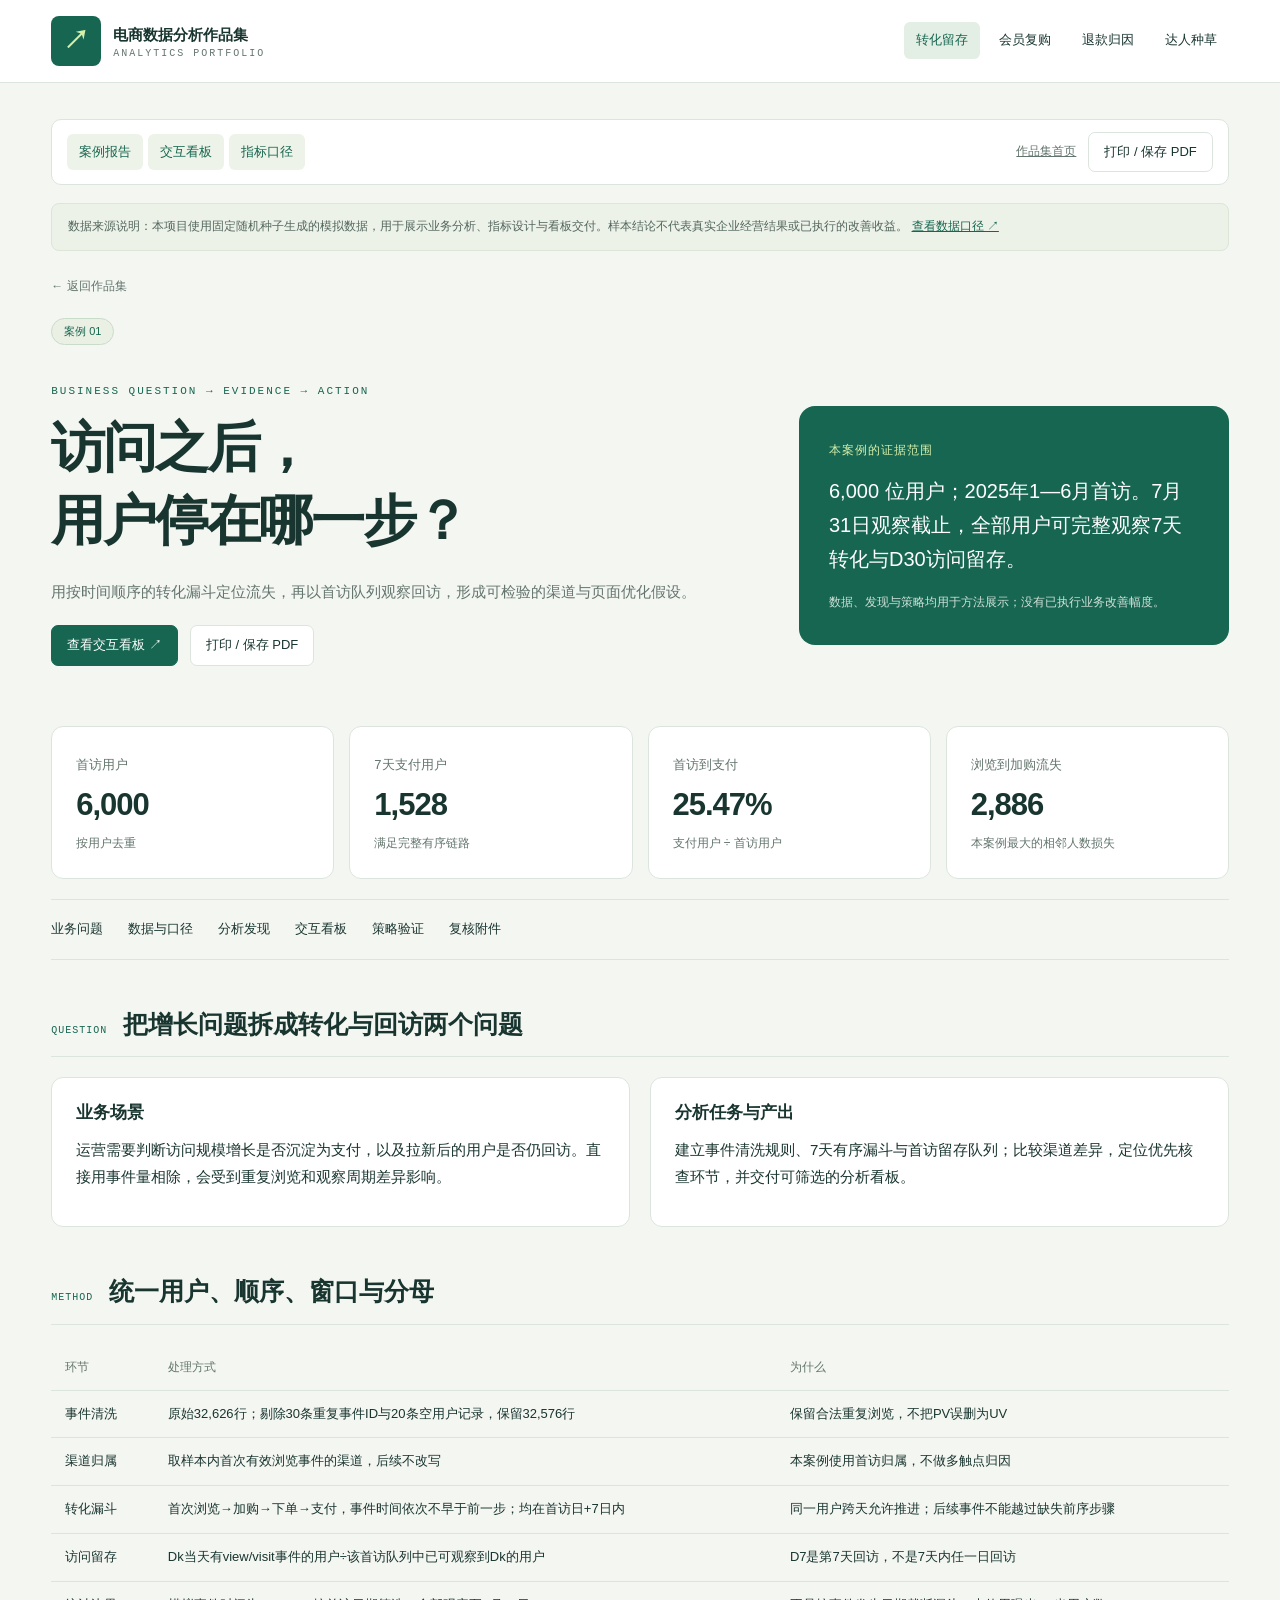
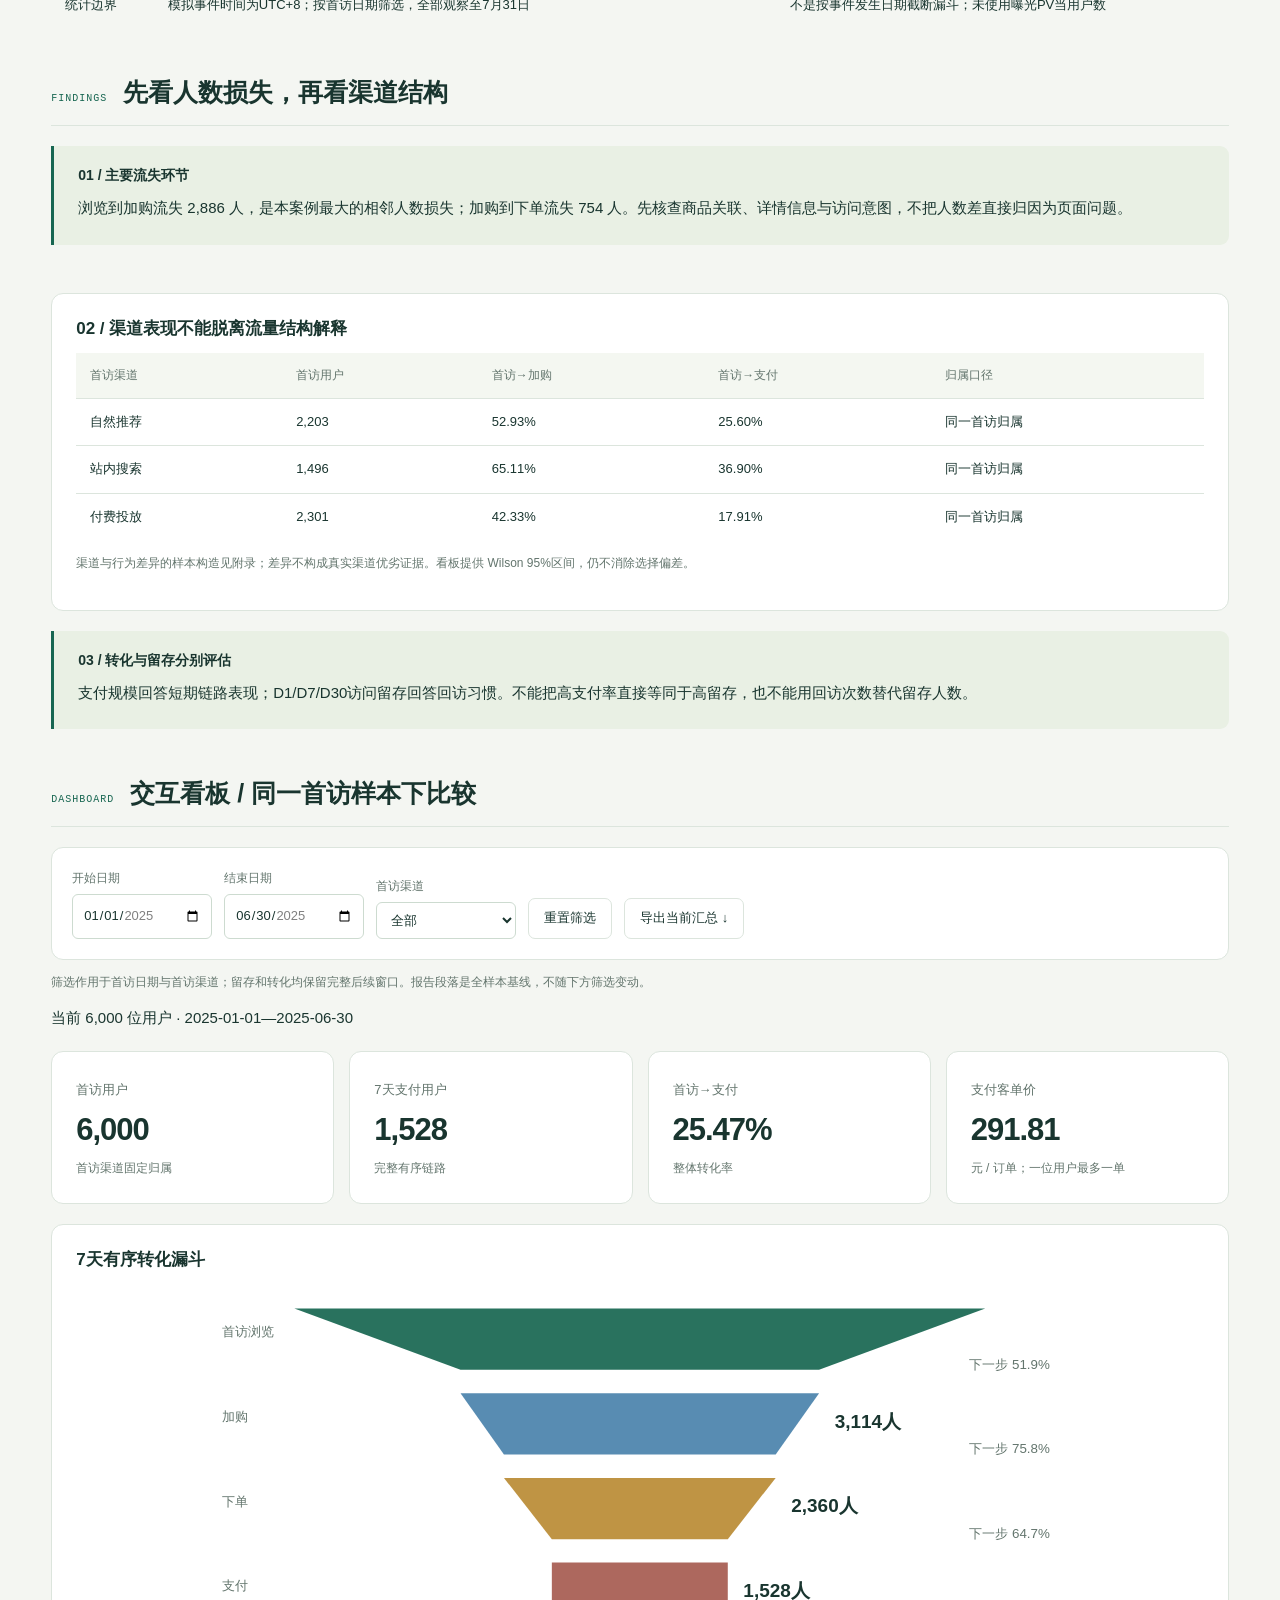
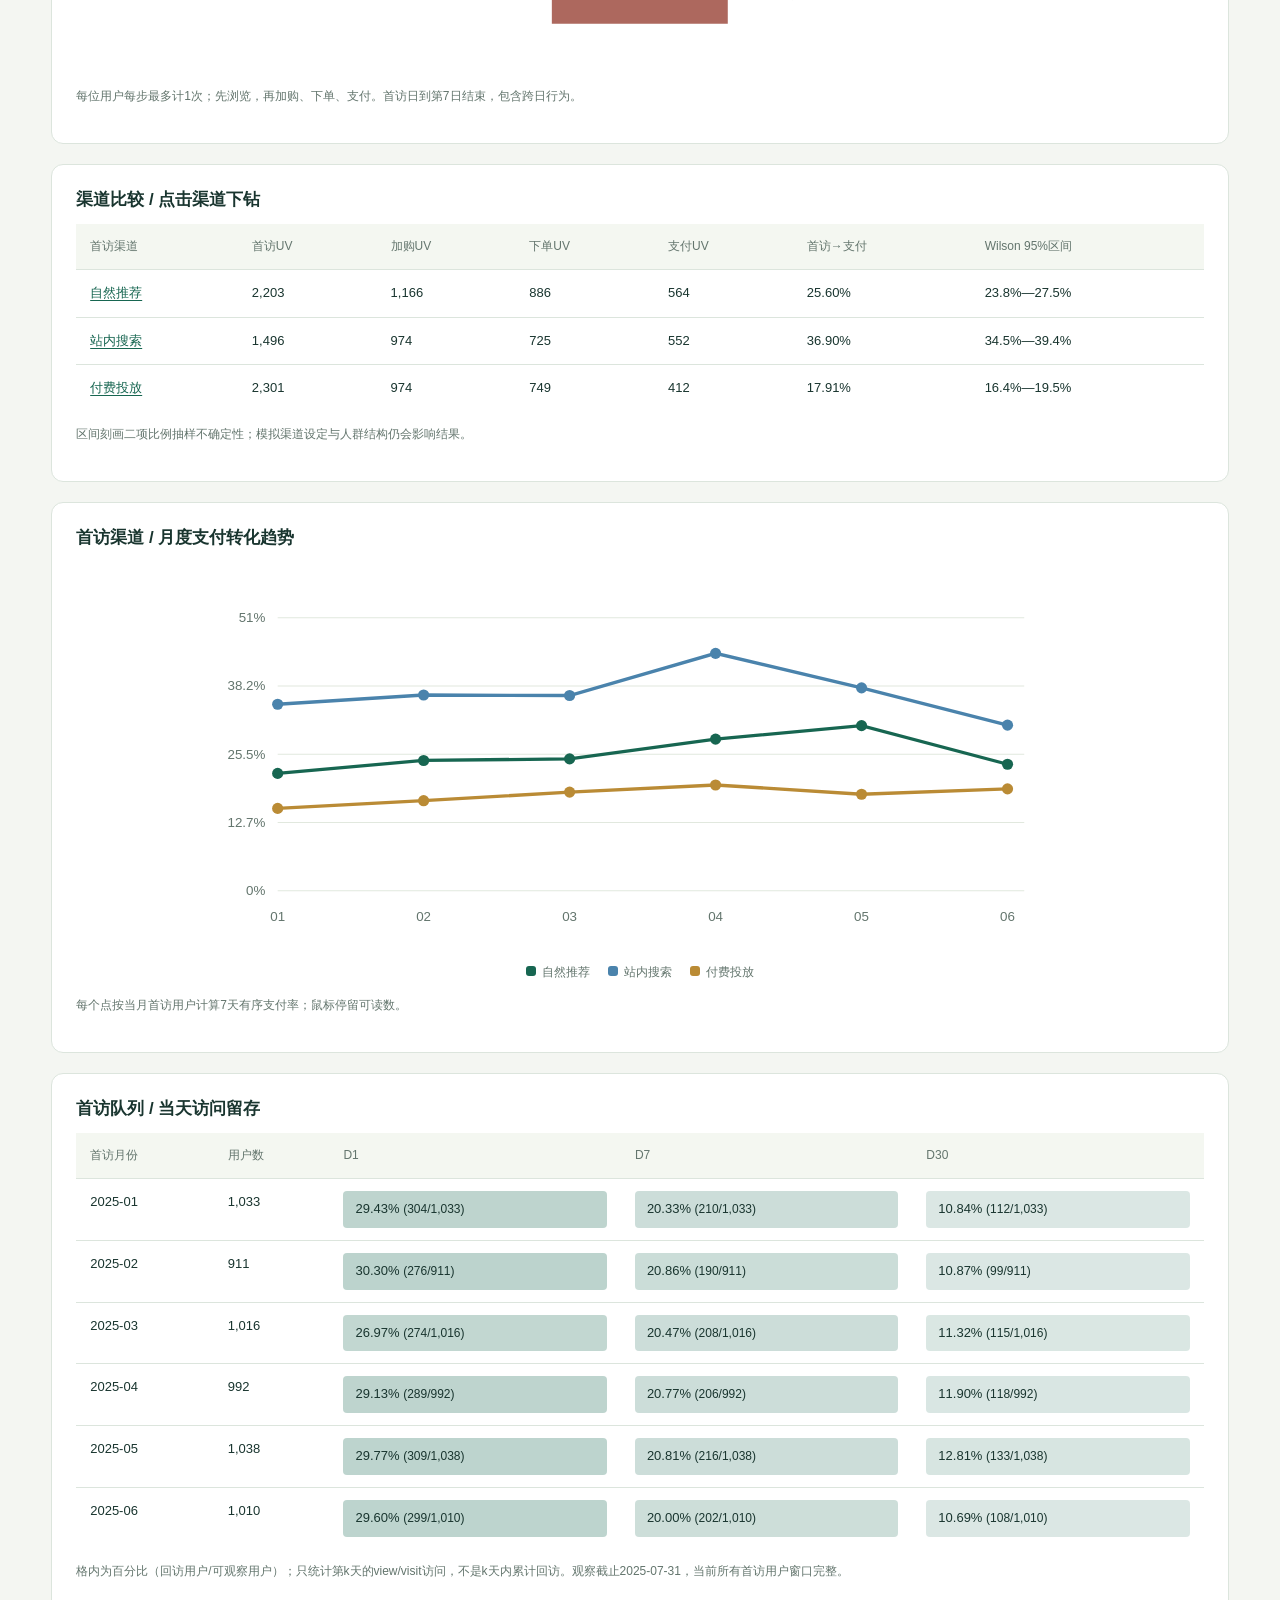
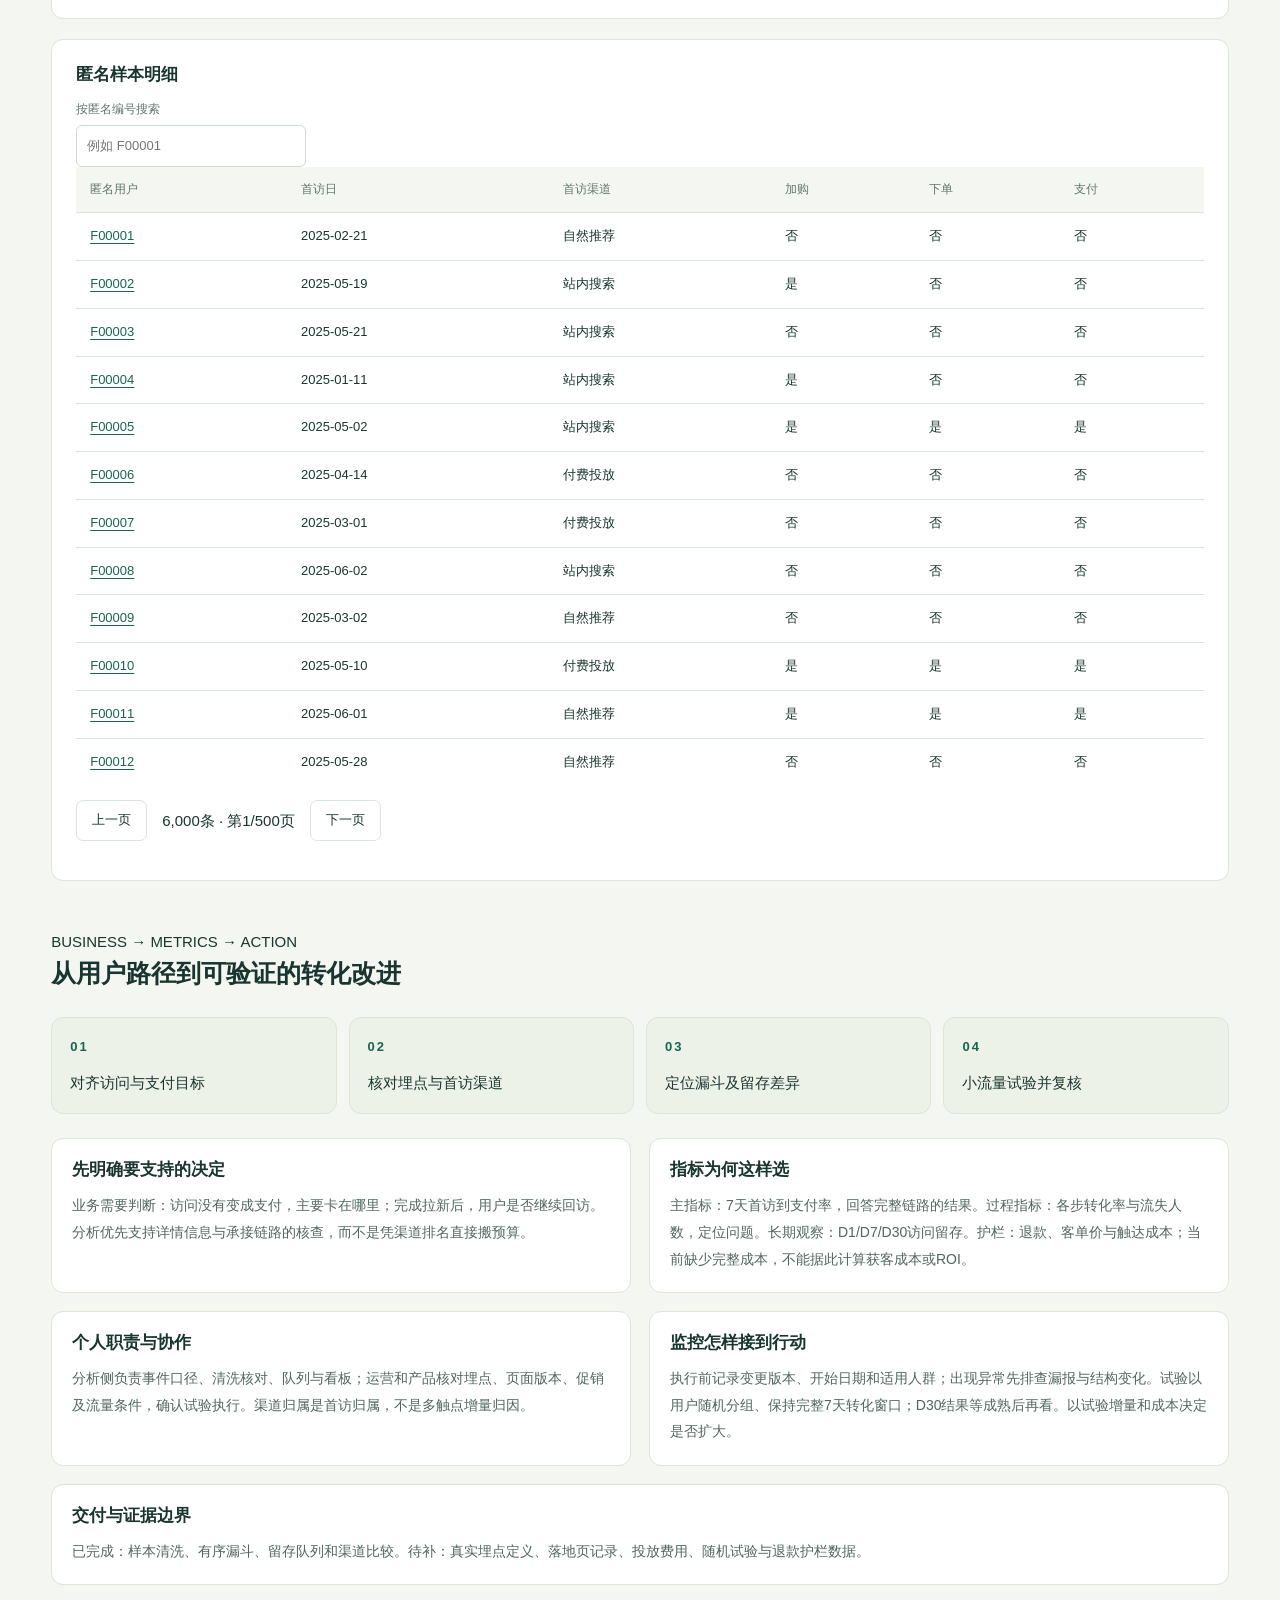
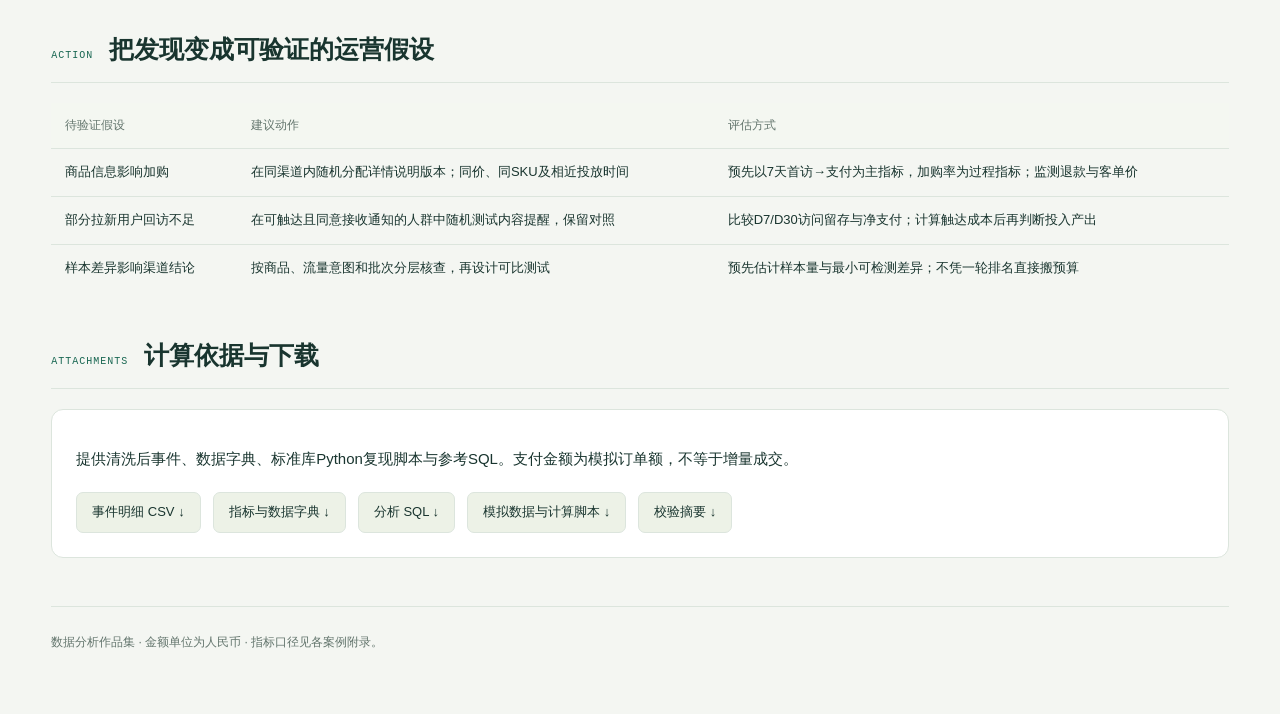
==== commit 8e907bfc: "Add business decision frameworks and evidence boundaries to four cases" ====
--- a/funnel.html
+++ b/funnel.html
@@ -1 +1 @@
-<!doctype html><html lang="zh-CN"><head><meta charset="utf-8"><meta name="viewport" content="width=device-width,initial-scale=1"><meta name="description" content="电商数据分析作品集：转化留存、会员复购、退款归因与达人投放。"><title>用户转化与留存｜分析案例</title><link rel="stylesheet" href="style.css"></head><body><header class="unified-header"><a class="brand" href="index.html"><b>↗</b><span>电商数据分析作品集<small>ANALYTICS PORTFOLIO</small></span></a><nav aria-label="项目导航"><a class="active" href="funnel.html">转化留存</a><a class="" href="members.html">会员复购</a><a class="" href="refunds.html">退款归因</a><a class="" href="seeding.html">达人种草</a></nav></header><main><div class="case-toolbar"><nav aria-label="案例导航"><a href="funnel.html#question">案例报告</a><a href="funnel.html#dashboard">交互看板</a><a href="funnel.html#attachments">指标口径</a></nav><div><a href="index.html">作品集首页</a><button onclick="window.print()">打印 / 保存 PDF</button></div></div><div class="data-origin" role="note">数据来源说明：本项目使用固定随机种子生成的模拟数据，用于展示业务分析、指标设计与看板交付。样本结论不代表真实企业经营结果或已执行的改善收益。 <a href="funnel.html#attachments">查看数据口径 ↗</a></div><a class="back" href="index.html">← 返回作品集</a><div class="badge">案例 01</div><section class="hero"><div><div class="eyebrow">BUSINESS QUESTION → EVIDENCE → ACTION</div><h1>访问之后，<br>用户停在哪一步？</h1><p>用按时间顺序的转化漏斗定位流失，再以首访队列观察回访，形成可检验的渠道与页面优化假设。</p><div class="actions"><a class="btn" href="#dashboard">查看交互看板 ↗</a><button onclick="window.print()">打印 / 保存 PDF</button></div></div><aside><span>本案例的证据范围</span><p>6,000 位用户；2025年1—6月首访。7月31日观察截止，全部用户可完整观察7天转化与D30访问留存。</p><small>数据、发现与策略均用于方法展示；没有已执行业务改善幅度。</small></aside></section><div class="kpis"><div class="kpi"><span>首访用户</span><strong>6,000</strong><small>按用户去重</small></div><div class="kpi"><span>7天支付用户</span><strong>1,528</strong><small>满足完整有序链路</small></div><div class="kpi"><span>首访到支付</span><strong>25.47%</strong><small>支付用户 ÷ 首访用户</small></div><div class="kpi"><span>浏览到加购流失</span><strong>2,886</strong><small>本案例最大的相邻人数损失</small></div></div><div class="toc"><a href="#question">业务问题</a><a href="#method">数据与口径</a><a href="#findings">分析发现</a><a href="#dashboard">交互看板</a><a href="#action">策略验证</a><a href="#attachments">复核附件</a></div><section id="question" class="section"><div class="section-head"><span>QUESTION</span><h2>把增长问题拆成转化与回访两个问题</h2></div><div class="two"><article class="panel"><h3>业务场景</h3><p>运营需要判断访问规模增长是否沉淀为支付，以及拉新后的用户是否仍回访。直接用事件量相除，会受到重复浏览和观察周期差异影响。</p></article><article class="panel"><h3>分析任务与产出</h3><p>建立事件清洗规则、7天有序漏斗与首访留存队列；比较渠道差异，定位优先核查环节，并交付可筛选的分析看板。</p></article></div></section><section id="method" class="section"><div class="section-head"><span>METHOD</span><h2>统一用户、顺序、窗口与分母</h2></div><div class="table-wrap"><table><thead><tr><th>环节</th><th>处理方式</th><th>为什么</th></tr></thead><tbody><tr><td>事件清洗</td><td>原始32,626行；剔除30条重复事件ID与20条空用户记录，保留32,576行</td><td>保留合法重复浏览，不把PV误删为UV</td></tr><tr><td>渠道归属</td><td>取样本内首次有效浏览事件的渠道，后续不改写</td><td>本案例使用首访归属，不做多触点归因</td></tr><tr><td>转化漏斗</td><td>首次浏览→加购→下单→支付，事件时间依次不早于前一步；均在首访日+7日内</td><td>同一用户跨天允许推进；后续事件不能越过缺失前序步骤</td></tr><tr><td>访问留存</td><td>Dk当天有view/visit事件的用户÷该首访队列中已可观察到Dk的用户</td><td>D7是第7天回访，不是7天内任一日回访</td></tr><tr><td>统计边界</td><td>模拟事件时间为UTC+8；按首访日期筛选，全部观察至7月31日</td><td>不是按事件发生日期截断漏斗；未使用曝光PV当用户数</td></tr></tbody></table></div></section><section id="findings" class="section"><div class="section-head"><span>FINDINGS</span><h2>先看人数损失，再看渠道结构</h2></div><div class="finding"><b>01 / 主要流失环节</b><p>浏览到加购流失 2,886 人，是本案例最大的相邻人数损失；加购到下单流失 754 人。先核查商品关联、详情信息与访问意图，不把人数差直接归因为页面问题。</p></div></section><div class="panel"><h3>02 / 渠道表现不能脱离流量结构解释</h3><div class="table-wrap"><table><thead><tr><th>首访渠道</th><th>首访用户</th><th>首访→加购</th><th>首访→支付</th><th>归属口径</th></tr></thead><tbody><tr><td>自然推荐</td><td>2,203</td><td>52.93%</td><td>25.60%</td><td>同一首访归属</td></tr><tr><td>站内搜索</td><td>1,496</td><td>65.11%</td><td>36.90%</td><td>同一首访归属</td></tr><tr><td>付费投放</td><td>2,301</td><td>42.33%</td><td>17.91%</td><td>同一首访归属</td></tr></tbody></table></div><p class="note">渠道与行为差异的样本构造见附录；差异不构成真实渠道优劣证据。看板提供 Wilson 95%区间，仍不消除选择偏差。</p></div><div class="finding"><b>03 / 转化与留存分别评估</b><p>支付规模回答短期链路表现；D1/D7/D30访问留存回答回访习惯。不能把高支付率直接等同于高留存，也不能用回访次数替代留存人数。</p></div><section id="dashboard" class="section"><div class="section-head"><span>DASHBOARD</span><h2>交互看板 / 同一首访样本下比较</h2></div><form id="filters" class="filters"><label>开始日期<input id="from" type="date" value="2025-01-01" min="2025-01-01" max="2025-06-30"></label><label>结束日期<input id="to" type="date" value="2025-06-30" min="2025-01-01" max="2025-06-30"></label><label>首访渠道<select id="channel"><option value="">全部</option><option>自然推荐</option><option>站内搜索</option><option>付费投放</option></select></label><button type="reset">重置筛选</button><button type="button" id="export">导出当前汇总 ↓</button></form><p class="note">筛选作用于首访日期与首访渠道；留存和转化均保留完整后续窗口。报告段落是全样本基线，不随下方筛选变动。</p><p id="filter-error" role="status" class="error"></p><div id="dynamic" aria-live="polite"></div></section><section id="action" class="section"><div class="section-head"><span>ACTION</span><h2>把发现变成可验证的运营假设</h2></div><div class="table-wrap"><table><thead><tr><th>待验证假设</th><th>建议动作</th><th>评估方式</th></tr></thead><tbody><tr><td>商品信息影响加购</td><td>在同渠道内随机分配详情说明版本；同价、同SKU及相近投放时间</td><td>预先以7天首访→支付为主指标，加购率为过程指标；监测退款与客单价</td></tr><tr><td>部分拉新用户回访不足</td><td>在可触达且同意接收通知的人群中随机测试内容提醒，保留对照</td><td>比较D7/D30访问留存与净支付；计算触达成本后再判断投入产出</td></tr><tr><td>样本差异影响渠道结论</td><td>按商品、流量意图和批次分层核查，再设计可比测试</td><td>预先估计样本量与最小可检测差异；不凭一轮排名直接搬预算</td></tr></tbody></table></div></section><section id="attachments" class="section"><div class="section-head"><span>ATTACHMENTS</span><h2>计算依据与下载</h2></div><div class="panel"><p>提供清洗后事件、数据字典、标准库Python复现脚本与参考SQL。支付金额为模拟订单额，不等于增量成交。</p><div class="actions"><a class="download" href="funnel-events.csv" download>事件明细 CSV ↓</a><a class="download" href="metric-definitions.md" download>指标与数据字典 ↓</a><a class="download" href="analysis.sql" download>分析 SQL ↓</a><a class="download" href="reproduce.py" download>模拟数据与计算脚本 ↓</a><a class="download" href="validation.json" download>校验摘要 ↓</a></div></div></section><footer>数据分析作品集 · 金额单位为人民币 · 指标口径见各案例附录。</footer></main><script src="demo-data.js"></script><script src="visuals.js"></script><script src="dashboard.js"></script></body></html>+<!doctype html><html lang="zh-CN"><head><meta charset="utf-8"><meta name="viewport" content="width=device-width,initial-scale=1"><meta name="description" content="电商数据分析作品集：转化留存、会员复购、退款归因与达人投放。"><title>用户转化与留存｜分析案例</title><link rel="stylesheet" href="style.css"></head><body><header class="unified-header"><a class="brand" href="index.html"><b>↗</b><span>电商数据分析作品集<small>ANALYTICS PORTFOLIO</small></span></a><nav aria-label="项目导航"><a class="active" href="funnel.html">转化留存</a><a class="" href="members.html">会员复购</a><a class="" href="refunds.html">退款归因</a><a class="" href="seeding.html">达人种草</a></nav></header><main><div class="case-toolbar"><nav aria-label="案例导航"><a href="funnel.html#question">案例报告</a><a href="funnel.html#dashboard">交互看板</a><a href="funnel.html#attachments">指标口径</a></nav><div><a href="index.html">作品集首页</a><button onclick="window.print()">打印 / 保存 PDF</button></div></div><div class="data-origin" role="note">数据来源说明：本项目使用固定随机种子生成的模拟数据，用于展示业务分析、指标设计与看板交付。样本结论不代表真实企业经营结果或已执行的改善收益。 <a href="funnel.html#attachments">查看数据口径 ↗</a></div><a class="back" href="index.html">← 返回作品集</a><div class="badge">案例 01</div><section class="hero"><div><div class="eyebrow">BUSINESS QUESTION → EVIDENCE → ACTION</div><h1>访问之后，<br>用户停在哪一步？</h1><p>用按时间顺序的转化漏斗定位流失，再以首访队列观察回访，形成可检验的渠道与页面优化假设。</p><div class="actions"><a class="btn" href="#dashboard">查看交互看板 ↗</a><button onclick="window.print()">打印 / 保存 PDF</button></div></div><aside><span>本案例的证据范围</span><p>6,000 位用户；2025年1—6月首访。7月31日观察截止，全部用户可完整观察7天转化与D30访问留存。</p><small>数据、发现与策略均用于方法展示；没有已执行业务改善幅度。</small></aside></section><div class="kpis"><div class="kpi"><span>首访用户</span><strong>6,000</strong><small>按用户去重</small></div><div class="kpi"><span>7天支付用户</span><strong>1,528</strong><small>满足完整有序链路</small></div><div class="kpi"><span>首访到支付</span><strong>25.47%</strong><small>支付用户 ÷ 首访用户</small></div><div class="kpi"><span>浏览到加购流失</span><strong>2,886</strong><small>本案例最大的相邻人数损失</small></div></div><div class="toc"><a href="#question">业务问题</a><a href="#method">数据与口径</a><a href="#findings">分析发现</a><a href="#dashboard">交互看板</a><a href="#action">策略验证</a><a href="#attachments">复核附件</a></div><section id="question" class="section"><div class="section-head"><span>QUESTION</span><h2>把增长问题拆成转化与回访两个问题</h2></div><div class="two"><article class="panel"><h3>业务场景</h3><p>运营需要判断访问规模增长是否沉淀为支付，以及拉新后的用户是否仍回访。直接用事件量相除，会受到重复浏览和观察周期差异影响。</p></article><article class="panel"><h3>分析任务与产出</h3><p>建立事件清洗规则、7天有序漏斗与首访留存队列；比较渠道差异，定位优先核查环节，并交付可筛选的分析看板。</p></article></div></section><section id="method" class="section"><div class="section-head"><span>METHOD</span><h2>统一用户、顺序、窗口与分母</h2></div><div class="table-wrap"><table><thead><tr><th>环节</th><th>处理方式</th><th>为什么</th></tr></thead><tbody><tr><td>事件清洗</td><td>原始32,626行；剔除30条重复事件ID与20条空用户记录，保留32,576行</td><td>保留合法重复浏览，不把PV误删为UV</td></tr><tr><td>渠道归属</td><td>取样本内首次有效浏览事件的渠道，后续不改写</td><td>本案例使用首访归属，不做多触点归因</td></tr><tr><td>转化漏斗</td><td>首次浏览→加购→下单→支付，事件时间依次不早于前一步；均在首访日+7日内</td><td>同一用户跨天允许推进；后续事件不能越过缺失前序步骤</td></tr><tr><td>访问留存</td><td>Dk当天有view/visit事件的用户÷该首访队列中已可观察到Dk的用户</td><td>D7是第7天回访，不是7天内任一日回访</td></tr><tr><td>统计边界</td><td>模拟事件时间为UTC+8；按首访日期筛选，全部观察至7月31日</td><td>不是按事件发生日期截断漏斗；未使用曝光PV当用户数</td></tr></tbody></table></div></section><section id="findings" class="section"><div class="section-head"><span>FINDINGS</span><h2>先看人数损失，再看渠道结构</h2></div><div class="finding"><b>01 / 主要流失环节</b><p>浏览到加购流失 2,886 人，是本案例最大的相邻人数损失；加购到下单流失 754 人。先核查商品关联、详情信息与访问意图，不把人数差直接归因为页面问题。</p></div></section><div class="panel"><h3>02 / 渠道表现不能脱离流量结构解释</h3><div class="table-wrap"><table><thead><tr><th>首访渠道</th><th>首访用户</th><th>首访→加购</th><th>首访→支付</th><th>归属口径</th></tr></thead><tbody><tr><td>自然推荐</td><td>2,203</td><td>52.93%</td><td>25.60%</td><td>同一首访归属</td></tr><tr><td>站内搜索</td><td>1,496</td><td>65.11%</td><td>36.90%</td><td>同一首访归属</td></tr><tr><td>付费投放</td><td>2,301</td><td>42.33%</td><td>17.91%</td><td>同一首访归属</td></tr></tbody></table></div><p class="note">渠道与行为差异的样本构造见附录；差异不构成真实渠道优劣证据。看板提供 Wilson 95%区间，仍不消除选择偏差。</p></div><div class="finding"><b>03 / 转化与留存分别评估</b><p>支付规模回答短期链路表现；D1/D7/D30访问留存回答回访习惯。不能把高支付率直接等同于高留存，也不能用回访次数替代留存人数。</p></div><section id="dashboard" class="section"><div class="section-head"><span>DASHBOARD</span><h2>交互看板 / 同一首访样本下比较</h2></div><form id="filters" class="filters"><label>开始日期<input id="from" type="date" value="2025-01-01" min="2025-01-01" max="2025-06-30"></label><label>结束日期<input id="to" type="date" value="2025-06-30" min="2025-01-01" max="2025-06-30"></label><label>首访渠道<select id="channel"><option value="">全部</option><option>自然推荐</option><option>站内搜索</option><option>付费投放</option></select></label><button type="reset">重置筛选</button><button type="button" id="export">导出当前汇总 ↓</button></form><p class="note">筛选作用于首访日期与首访渠道；留存和转化均保留完整后续窗口。报告段落是全样本基线，不随下方筛选变动。</p><p id="filter-error" role="status" class="error"></p><div id="dynamic" aria-live="polite"></div></section><section id="business-loop" class="section business-loop"><div class="section-label">BUSINESS → METRICS → ACTION</div><h2>从用户路径到可验证的转化改进</h2><ol class="decision-flow"><li><b>01</b><span>对齐访问与支付目标</span></li><li><b>02</b><span>核对埋点与首访渠道</span></li><li><b>03</b><span>定位漏斗及留存差异</span></li><li><b>04</b><span>小流量试验并复核</span></li></ol><div class="decision-grid"><article><h3>先明确要支持的决定</h3><p>业务需要判断：访问没有变成支付，主要卡在哪里；完成拉新后，用户是否继续回访。分析优先支持详情信息与承接链路的核查，而不是凭渠道排名直接搬预算。</p></article><article><h3>指标为何这样选</h3><p>主指标：7天首访到支付率，回答完整链路的结果。过程指标：各步转化率与流失人数，定位问题。长期观察：D1/D7/D30访问留存。护栏：退款、客单价与触达成本；当前缺少完整成本，不能据此计算获客成本或ROI。</p></article><article><h3>个人职责与协作</h3><p>分析侧负责事件口径、清洗核对、队列与看板；运营和产品核对埋点、页面版本、促销及流量条件，确认试验执行。渠道归属是首访归属，不是多触点增量归因。</p></article><article><h3>监控怎样接到行动</h3><p>执行前记录变更版本、开始日期和适用人群；出现异常先排查漏报与结构变化。试验以用户随机分组、保持完整7天转化窗口；D30结果等成熟后再看。以试验增量和成本决定是否扩大。</p></article><article><h3>交付与证据边界</h3><p>已完成：样本清洗、有序漏斗、留存队列和渠道比较。待补：真实埋点定义、落地页记录、投放费用、随机试验与退款护栏数据。</p></article></div></section><section id="action" class="section"><div class="section-head"><span>ACTION</span><h2>把发现变成可验证的运营假设</h2></div><div class="table-wrap"><table><thead><tr><th>待验证假设</th><th>建议动作</th><th>评估方式</th></tr></thead><tbody><tr><td>商品信息影响加购</td><td>在同渠道内随机分配详情说明版本；同价、同SKU及相近投放时间</td><td>预先以7天首访→支付为主指标，加购率为过程指标；监测退款与客单价</td></tr><tr><td>部分拉新用户回访不足</td><td>在可触达且同意接收通知的人群中随机测试内容提醒，保留对照</td><td>比较D7/D30访问留存与净支付；计算触达成本后再判断投入产出</td></tr><tr><td>样本差异影响渠道结论</td><td>按商品、流量意图和批次分层核查，再设计可比测试</td><td>预先估计样本量与最小可检测差异；不凭一轮排名直接搬预算</td></tr></tbody></table></div></section><section id="attachments" class="section"><div class="section-head"><span>ATTACHMENTS</span><h2>计算依据与下载</h2></div><div class="panel"><p>提供清洗后事件、数据字典、标准库Python复现脚本与参考SQL。支付金额为模拟订单额，不等于增量成交。</p><div class="actions"><a class="download" href="funnel-events.csv" download>事件明细 CSV ↓</a><a class="download" href="metric-definitions.md" download>指标与数据字典 ↓</a><a class="download" href="analysis.sql" download>分析 SQL ↓</a><a class="download" href="reproduce.py" download>模拟数据与计算脚本 ↓</a><a class="download" href="validation.json" download>校验摘要 ↓</a></div></div></section><footer>数据分析作品集 · 金额单位为人民币 · 指标口径见各案例附录。</footer></main><script src="demo-data.js"></script><script src="visuals.js"></script><script src="dashboard.js"></script></body></html>
--- a/style.css
+++ b/style.css
@@ -4,3 +4,6 @@
 .svg-frame{width:100%;overflow-x:auto}.svg-frame svg{display:block;width:100%;min-width:530px;height:auto;max-height:390px}.axis-label{font:12px 'Microsoft YaHei',sans-serif;fill:#63756d}.viz-legend{display:flex;justify-content:center;gap:18px;flex-wrap:wrap;font-size:12px;color:#63756d;margin:10px 0}.viz-legend i{display:inline-block;width:10px;height:10px;border-radius:3px;margin-right:6px}.viz-point{cursor:pointer;transition:opacity .15s}.viz-point:hover,.viz-point:focus{opacity:1;stroke:#19352f;stroke-width:2;outline:none}.case-toolbar{display:flex;justify-content:space-between;align-items:center;gap:15px;padding:12px 15px;background:white;border:1px solid var(--line);border-radius:10px;margin:0 0 28px}.case-toolbar nav{display:flex;gap:5px;flex-wrap:wrap}.case-toolbar nav a{padding:7px 12px;text-decoration:none;border-radius:6px;background:#edf3e8;color:var(--green);font-size:13px}.case-toolbar>div{display:flex;align-items:center;gap:12px}.case-toolbar>div>a{font-size:12px;color:var(--muted)}.unified-header nav{flex-wrap:wrap}.unified-header .brand{flex-shrink:0}.unified-header{min-height:78px}.project-top:empty{display:none}@media(max-width:700px){.unified-header{flex-wrap:wrap;gap:10px;padding:12px 16px}.unified-header>nav{width:100%;justify-content:space-between}.unified-header>nav a{padding:5px 10px}.case-toolbar{align-items:start;flex-direction:column;gap:9px;padding:12px}.case-toolbar nav a{padding:6px 10px}.case-toolbar>div{width:100%;justify-content:space-between}.svg-frame svg{min-width:490px}}@media print{.case-toolbar{display:none!important}.svg-frame svg{min-width:0;max-height:260px}.viz-legend{font-size:10px}}
 
 .data-origin{font-size:12px;line-height:1.8;color:#52665d;background:#edf2e9;border:1px solid #dce5d6;padding:12px 16px;border-radius:8px;margin:-10px 0 25px}.data-origin a{color:var(--green);white-space:nowrap}.project-foot{margin-top:24px}.project{padding:28px}.project p{min-height:unset}@media(max-width:600px){.data-origin{padding:10px 12px}.project{padding:22px}}
+
+/* Business decision framework */
+.decision-flow{list-style:none;padding:0;display:grid;grid-template-columns:repeat(4,1fr);gap:12px;margin:24px 0}.decision-flow li{background:#edf2e9;border:1px solid #dce5d6;border-radius:12px;padding:18px;display:flex;flex-direction:column;gap:12px;line-height:1.7}.decision-flow b{color:#176651;font-size:13px;letter-spacing:2px}.decision-grid{display:grid;grid-template-columns:1fr 1fr;gap:18px}.decision-grid article{padding:20px;border:1px solid #dce5d6;border-radius:12px;background:#fff}.decision-grid article:last-child{grid-column:1/-1}.decision-grid h3{margin:0 0 10px}.decision-grid p{font-size:14px;line-height:1.9;margin:0;color:#52665d}.business-loop h2{line-height:1.5}@media(max-width:760px){.decision-flow{grid-template-columns:1fr 1fr}.decision-grid{grid-template-columns:1fr}.decision-grid article:last-child{grid-column:auto}}
